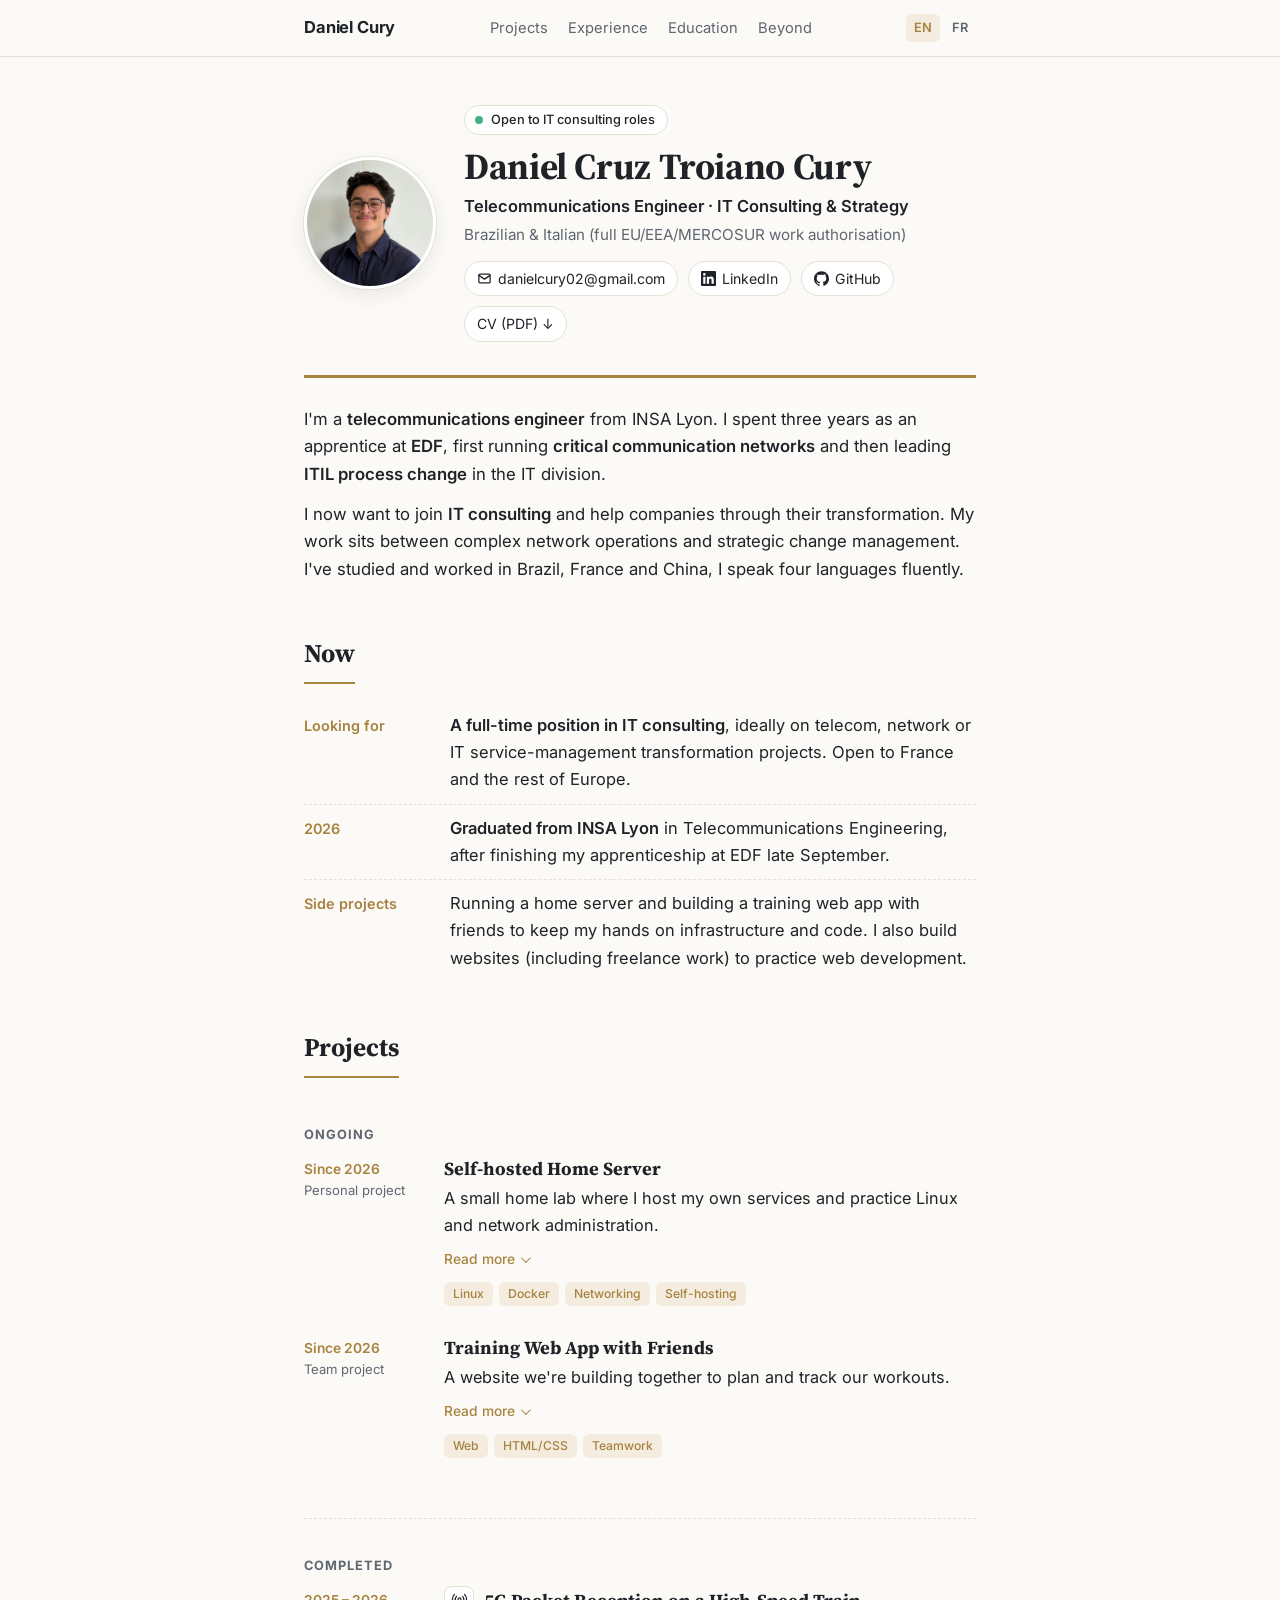
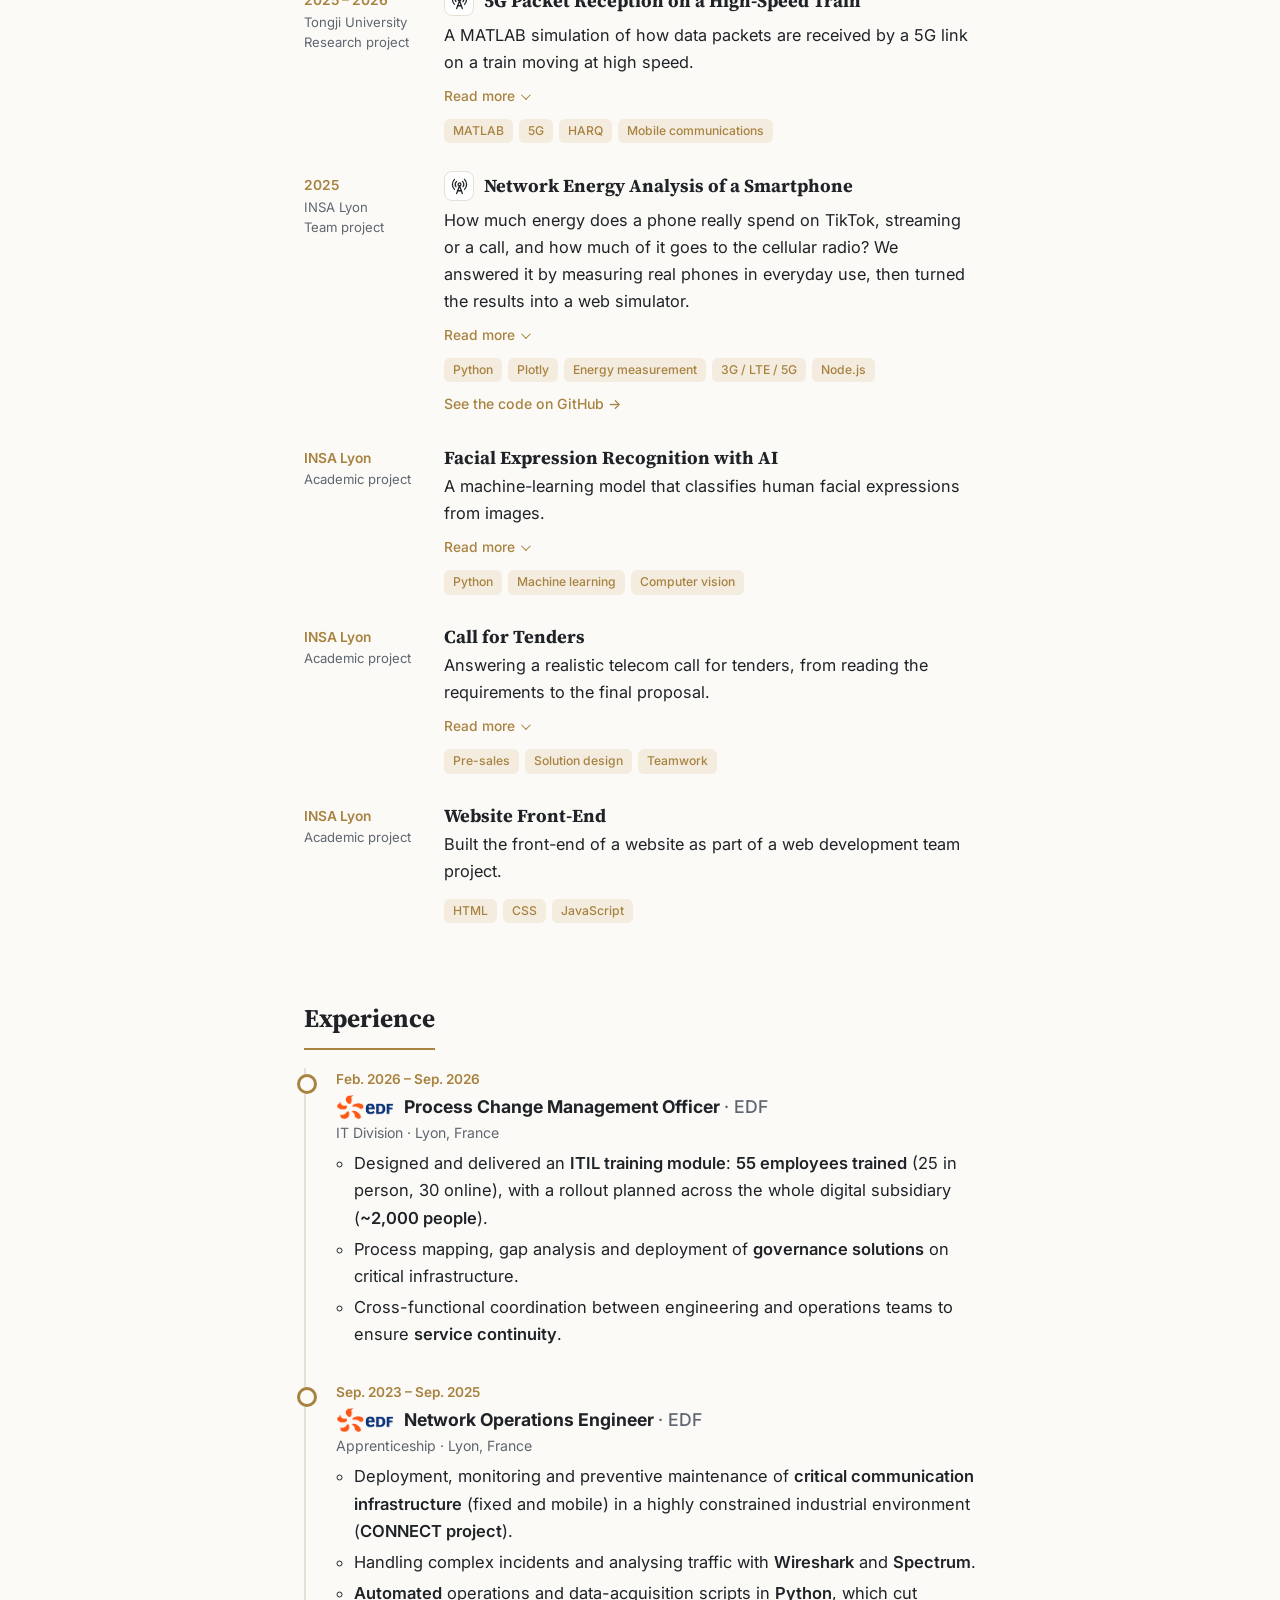
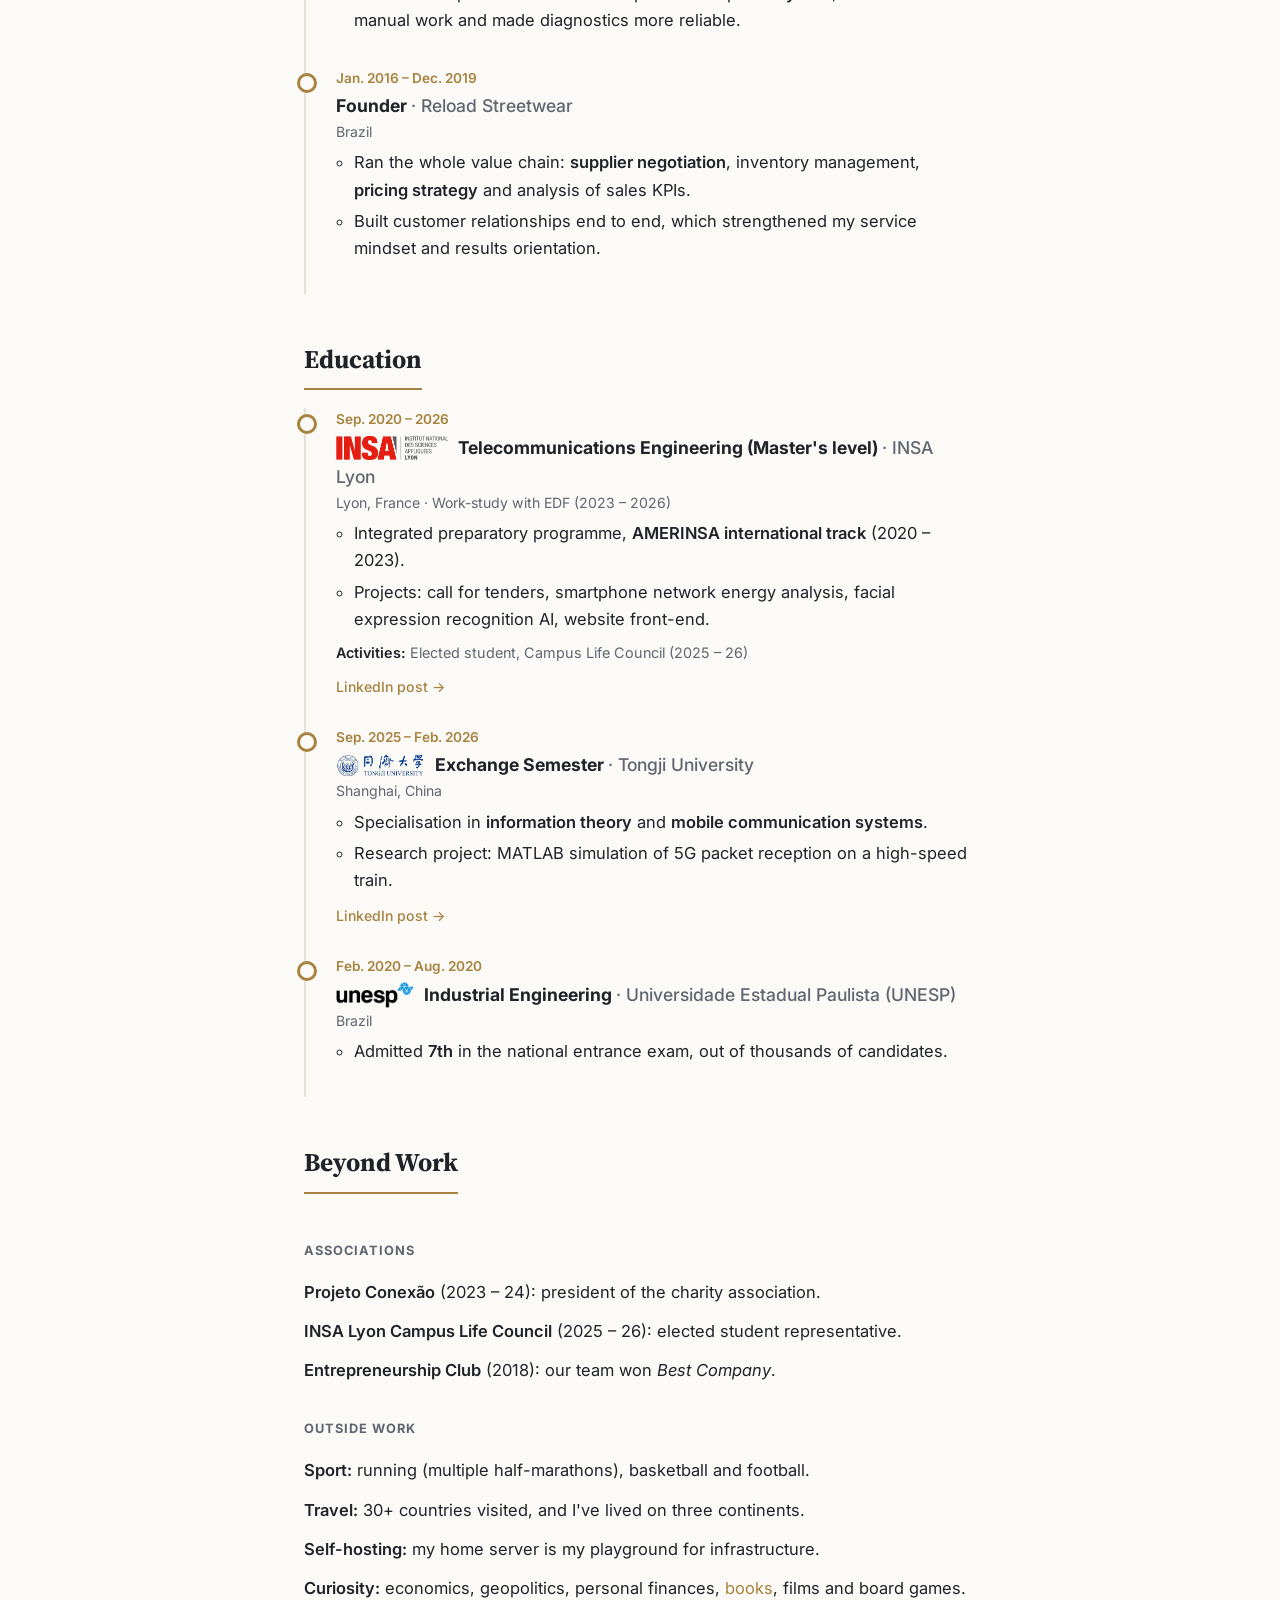
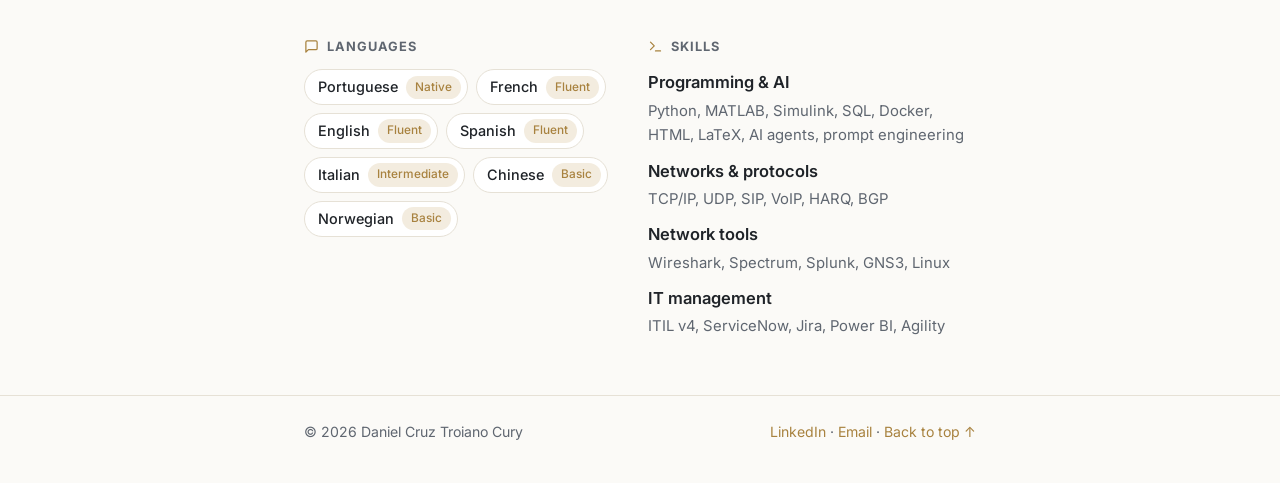
==== index.html @ 2fa2aced "Restaura versão combinada do projeto SIR (ícone de antena, texto sem hardware, sem pandas) Co-Author" ====
<!DOCTYPE html>
<html lang="en">
<head>
  <meta charset="utf-8">
  <meta name="viewport" content="width=device-width, initial-scale=1">
  <title>Daniel Cury · Telecommunications Engineer</title>
  <meta name="description" content="Daniel Cruz Troiano Cury: Telecommunications Engineer (INSA Lyon) looking to join IT consulting. Network operations, ITIL, change management.">
  <link rel="alternate" hreflang="en" href="./">
  <link rel="alternate" hreflang="fr" href="fr/">
  <link rel="preconnect" href="https://fonts.googleapis.com">
  <link rel="preconnect" href="https://fonts.gstatic.com" crossorigin>
  <link href="https://fonts.googleapis.com/css2?family=Inter:wght@400;500;600;700&family=Source+Serif+4:wght@600;700&display=swap" rel="stylesheet">
  <link rel="stylesheet" href="assets/style.css?v=6">
  <link rel="icon" href="assets/favicon.svg" type="image/svg+xml">
  <link rel="icon" href="assets/favicon-32.png" sizes="32x32" type="image/png">
  <link rel="apple-touch-icon" href="assets/apple-touch-icon.png">
</head>
<body id="top">

<header class="topbar">
  <div class="wrap">
    <a class="brand" href="#top">Daniel Cury</a>
    <nav class="nav">
      <a href="#projects">Projects</a>
      <a href="#experience">Experience</a>
      <a href="#education">Education</a>
      <a href="#beyond">Beyond</a>
    </nav>
    <div class="lang">
      <a href="./" aria-current="true">EN</a>
      <a href="fr/">FR</a>
    </div>
  </div>
</header>

<!-- ===== Hero ===== -->
<div class="hero-band">
  <div class="wrap hero">
    <img src="assets/photo.jpeg" alt="Portrait of Daniel Cury">
    <div>
      <span class="status">Open to IT consulting roles</span>
      <h1>Daniel Cruz Troiano Cury</h1>
      <p class="title">Telecommunications Engineer · IT Consulting &amp; Strategy</p>
      <p class="meta">Brazilian &amp; Italian (full EU/EEA/MERCOSUR work authorisation)</p>
      <div class="contacts">
        <a href="mailto:danielcury02@gmail.com"><svg class="ico stroke" viewBox="0 0 24 24" aria-hidden="true"><rect x="3" y="5" width="18" height="14" rx="2"/><path d="m3 7 9 6 9-6"/></svg>danielcury02@gmail.com</a>
        <a href="https://www.linkedin.com/in/dancury" target="_blank" rel="noopener"><svg class="ico fill" viewBox="0 0 24 24" aria-hidden="true"><path d="M20.447 20.452h-3.554v-5.569c0-1.328-.027-3.037-1.852-3.037-1.853 0-2.136 1.445-2.136 2.939v5.667H9.351V9h3.414v1.561h.046c.477-.9 1.637-1.85 3.37-1.85 3.601 0 4.267 2.37 4.267 5.455v6.286zM5.337 7.433a2.062 2.062 0 1 1 0-4.125 2.062 2.062 0 0 1 0 4.125zM7.119 20.452H3.555V9h3.564v11.452zM22.225 0H1.771C.792 0 0 .774 0 1.729v20.542C0 23.227.792 24 1.771 24h20.451C23.2 24 24 23.227 24 22.271V1.729C24 .774 23.2 0 22.222 0h.003z"/></svg>LinkedIn</a>
        <a href="https://github.com/daniel-cury" target="_blank" rel="noopener"><svg class="ico fill" viewBox="0 0 24 24" aria-hidden="true"><path d="M12 .297c-6.63 0-12 5.373-12 12 0 5.303 3.438 9.8 8.205 11.385.6.113.82-.258.82-.577 0-.285-.01-1.04-.015-2.04-3.338.724-4.042-1.61-4.042-1.61C4.422 18.07 3.633 17.7 3.633 17.7c-1.087-.744.084-.729.084-.729 1.205.084 1.838 1.236 1.838 1.236 1.07 1.835 2.809 1.305 3.495.998.108-.776.417-1.305.76-1.605-2.665-.3-5.466-1.332-5.466-5.93 0-1.31.465-2.38 1.235-3.22-.135-.303-.54-1.523.105-3.176 0 0 1.005-.322 3.3 1.23.96-.267 1.98-.399 3-.405 1.02.006 2.04.138 3 .405 2.28-1.552 3.285-1.23 3.285-1.23.645 1.653.24 2.873.12 3.176.765.84 1.23 1.91 1.23 3.22 0 4.61-2.805 5.625-5.475 5.92.42.36.81 1.096.81 2.22 0 1.606-.015 2.896-.015 3.286 0 .315.21.69.825.57C20.565 22.092 24 17.592 24 12.297c0-6.627-5.373-12-12-12"/></svg>GitHub</a>
        <a href="assets/CV_CURY_Daniel_Consulting_En.pdf" target="_blank">CV (PDF) ↓</a>
      </div>
    </div>
  </div>
</div>

<main class="wrap">

  <div class="bio">
    <p>I'm a <strong>telecommunications engineer</strong> from INSA Lyon. I spent three years as an apprentice at <strong>EDF</strong>, first running <strong>critical communication networks</strong> and then leading <strong>ITIL process change</strong> in the IT division.</p>
    <p>I now want to join <strong>IT consulting</strong> and help companies through their transformation. My work sits between complex network operations and strategic change management. I've studied and worked in Brazil, France and China, I speak four languages fluently.</p>
  </div>

  <!-- ===== Now ===== -->
  <section id="now">
    <h2>Now</h2>
    <ul class="now">
      <li><span class="when">Looking for</span><span><strong>A full-time position in IT consulting</strong>, ideally on telecom, network or IT service-management transformation projects. Open to France and the rest of Europe.</span></li>
      <li><span class="when">2026</span><span><strong>Graduated from INSA Lyon</strong> in Telecommunications Engineering, after finishing my apprenticeship at EDF late September.</span></li>
      <li><span class="when">Side projects</span><span>Running a home server and building a training web app with friends to keep my hands on infrastructure and code. I also build websites (including freelance work) to practice web development.</span></li>
    </ul>
  </section>

  <!-- ===== Projects ===== -->
  <section id="projects">
    <h2>Projects</h2>

    <h3 class="sub">Ongoing</h3>

    <article class="card">
      <div class="label"><span class="pill">Since 2026</span><span>Personal project</span></div>
      <h4>Self-hosted Home Server</h4>
      <p class="summary">A small home lab where I host my own services and practice Linux and network administration.</p>
      <details>
        <summary>Read more</summary>
        <!-- TODO: adjust to what you actually run (services, hardware, start date) -->
        <p>I set up and maintain a <strong>Linux server at home</strong> that runs <strong>containerised services with Docker</strong>. It's a hands-on way to keep practicing what I used at work: <strong>networking, monitoring, backups and security hardening</strong>, on infrastructure I am fully responsible for.</p>
        <p>The main goal was to use Brazilian services while in France without paying for a VPN. It then became a full attack on Big Tech: the goal is to be self-sufficient in most of my digital needs.</p>
      </details>
      <ul class="tags"><li>Linux</li><li>Docker</li><li>Networking</li><li>Self-hosting</li></ul>
    </article>

    <article class="card">
      <div class="label"><span class="pill">Since 2026</span><span>Team project</span></div>
      <h4>Training Web App with Friends</h4>
      <p class="summary">A website we're building together to plan and track our workouts.</p>
      <details>
        <summary>Read more</summary>
        <!-- TODO: describe the real features and stack -->
        <p>A small team project, built by and for a group of friends who train together. Beyond the code, it's a way to practise <strong>working in a team</strong>: splitting the work, reviewing each other's changes and shipping small iterations.</p>
      </details>
      <ul class="tags"><li>Web</li><li>HTML/CSS</li><li>Teamwork</li></ul>
      <!-- <div class="links"><a href="#">See the code →</a></div> -->
    </article>

    <h3 class="sub">Completed</h3>

    <article class="card">
      <div class="label"><span class="pill">2025 – 2026</span><span>Tongji University</span><span>Research project</span></div>
      <h4><span class="emoji" aria-hidden="true"><svg viewBox="0 0 24 24" fill="none" stroke="currentColor" stroke-width="1.8" stroke-linecap="round" stroke-linejoin="round"><path d="M4.9 16.1C1 12.2 1 5.8 4.9 1.9"/><path d="M7.8 4.7a6.14 6.14 0 0 0-.8 7.5"/><circle cx="12" cy="9" r="2"/><path d="M16.2 4.8c2 2 2.26 5.11.8 7.47"/><path d="M19.1 1.9a9.96 9.96 0 0 1 0 14.1"/><path d="M9.5 18h5"/><path d="m8 22 4-11 4 11"/></svg></span>5G Packet Reception on a High-Speed Train</h4>
      <p class="summary">A MATLAB simulation of how data packets are received by a 5G link on a train moving at high speed.</p>
      <details>
        <summary>Read more</summary>
        <p>Carried out during my exchange in Shanghai, as part of my specialisation in <strong>information theory and mobile communication systems</strong>. The simulation looks at how <strong>high mobility (Doppler, fast-changing channels)</strong> affects packet reception, and at how retransmission mechanisms such as <strong>HARQ</strong> help keep the link reliable.</p>
      </details>
      <ul class="tags"><li>MATLAB</li><li>5G</li><li>HARQ</li><li>Mobile communications</li></ul>
    </article>

    <article class="card">
      <div class="label"><span class="pill">2025</span><span>INSA Lyon</span><span>Team project</span></div>
      <h4><span class="emoji" aria-hidden="true"><svg viewBox="0 0 24 24" fill="none" stroke="currentColor" stroke-width="1.8" stroke-linecap="round" stroke-linejoin="round"><path d="M4.9 16.1C1 12.2 1 5.8 4.9 1.9"/><path d="M7.8 4.7a6.14 6.14 0 0 0-.8 7.5"/><circle cx="12" cy="9" r="2"/><path d="M16.2 4.8c2 2 2.26 5.11.8 7.47"/><path d="M19.1 1.9a9.96 9.96 0 0 1 0 14.1"/><path d="M9.5 18h5"/><path d="m8 22 4-11 4 11"/></svg></span>Network Energy Analysis of a Smartphone</h4>
      <p class="summary">How much energy does a phone really spend on TikTok, streaming or a call, and how much of it goes to the cellular radio? We answered it by measuring real phones in everyday use, then turned the results into a web simulator.</p>
      <details>
        <summary>Read more</summary>
        <p>We recorded how much power the phones drew during real use, keeping the <strong>radio part</strong> apart from the rest of the device. The scenarios covered short videos, streaming and voice/video calls on <strong>3G, LTE and 5G</strong>, both standing still and on a moving tram in Lyon.</p>
        <p>My part: processing <strong>multi-million-row recordings in Python</strong> (processed in chunks, interactive Plotly charts) and the <strong>comparative analysis</strong> of app × network × mobility. Scrolling short videos costs about <strong>0.04–0.06 Wh per minute</strong> (~3 Wh per hour); no network was consistently cheaper and mobility had no clear effect, with only 1–3 sessions per setup, so these are trends rather than proof.</p>
        <p>The results feed a <strong>web simulator</strong> (Node.js/Express) that estimates the energy, battery percentage and CO₂ of a day of phone use. I added the device battery specs and front-end fixes.</p>
      </details>
      <ul class="tags"><li>Python</li><li>Plotly</li><li>Energy measurement</li><li>3G / LTE / 5G</li><li>Node.js</li></ul>
      <div class="links"><a href="https://github.com/daniel-cury/SIR" target="_blank" rel="noopener">See the code on GitHub →</a></div>
    </article>

    <article class="card">
      <div class="label"><span class="pill">INSA Lyon</span><span>Academic project</span></div>
      <h4>Facial Expression Recognition with AI</h4>
      <p class="summary">A machine-learning model that classifies human facial expressions from images.</p>
      <details>
        <summary>Read more</summary>
        <p>Trained and evaluated a <strong>computer-vision model in Python</strong> to recognise facial expressions. The project covered the whole pipeline: <strong>data preparation, training, evaluation</strong> and analysis of the model's errors.</p>
      </details>
      <ul class="tags"><li>Python</li><li>Machine learning</li><li>Computer vision</li></ul>
    </article>

    <article class="card">
      <div class="label"><span class="pill">INSA Lyon</span><span>Academic project</span></div>
      <h4>Call for Tenders</h4>
      <p class="summary">Answering a realistic telecom call for tenders, from reading the requirements to the final proposal.</p>
      <details>
        <summary>Read more</summary>
        <p>A team exercise close to consulting work: <strong>analysing the client's needs</strong>, designing a technical solution, estimating costs and <strong>writing and presenting a proposal</strong>.</p>
      </details>
      <ul class="tags"><li>Pre-sales</li><li>Solution design</li><li>Teamwork</li></ul>
    </article>

    <article class="card">
      <div class="label"><span class="pill">INSA Lyon</span><span>Academic project</span></div>
      <h4>Website Front-End</h4>
      <p class="summary">Built the front-end of a website as part of a web development team project.</p>
      <ul class="tags"><li>HTML</li><li>CSS</li><li>JavaScript</li></ul>
    </article>
  </section>

  <!-- ===== Experience ===== -->
  <section id="experience">
    <h2>Experience</h2>
    <ul class="timeline">
      <li>
        <div class="date">Feb. 2026 – Sep. 2026</div>
        <h4><img class="logo" src="assets/logos/edf.png" alt="EDF logo">Process Change Management Officer <span class="org">· EDF</span></h4>
        <p class="place">IT Division · Lyon, France</p>
        <ul class="points">
          <li>Designed and delivered an <strong>ITIL training module</strong>: <strong>55 employees trained</strong> (25 in person, 30 online), with a rollout planned across the whole digital subsidiary (<strong>~2,000 people</strong>).</li>
          <li>Process mapping, gap analysis and deployment of <strong>governance solutions</strong> on critical infrastructure.</li>
          <li>Cross-functional coordination between engineering and operations teams to ensure <strong>service continuity</strong>.</li>
        </ul>
      </li>
      <li>
        <div class="date">Sep. 2023 – Sep. 2025</div>
        <h4><img class="logo" src="assets/logos/edf.png" alt="EDF logo">Network Operations Engineer <span class="org">· EDF</span></h4>
        <p class="place">Apprenticeship · Lyon, France</p>
        <ul class="points">
          <li>Deployment, monitoring and preventive maintenance of <strong>critical communication infrastructure</strong> (fixed and mobile) in a highly constrained industrial environment (<strong>CONNECT project</strong>).</li>
          <li>Handling complex incidents and analysing traffic with <strong>Wireshark</strong> and <strong>Spectrum</strong>.</li>
          <li><strong>Automated</strong> operations and data-acquisition scripts in <strong>Python</strong>, which cut manual work and made diagnostics more reliable.</li>
        </ul>
      </li>
      <li>
        <div class="date">Jan. 2016 – Dec. 2019</div>
        <h4>Founder <span class="org">· Reload Streetwear</span></h4>
        <p class="place">Brazil</p>
        <ul class="points">
          <li>Ran the whole value chain: <strong>supplier negotiation</strong>, inventory management, <strong>pricing strategy</strong> and analysis of sales KPIs.</li>
          <li>Built customer relationships end to end, which strengthened my service mindset and results orientation.</li>
        </ul>
      </li>
    </ul>
  </section>

  <!-- ===== Education ===== -->
  <section id="education">
    <h2>Education</h2>
    <ul class="timeline">
      <li>
        <div class="date">Sep. 2020 – 2026</div>
        <h4><img class="logo" src="assets/logos/insa.png" alt="INSA Lyon logo">Telecommunications Engineering (Master's level) <span class="org">· INSA Lyon</span></h4>
        <p class="place">Lyon, France · Work-study with EDF (2023 – 2026)</p>
        <ul class="points">
          <li>Integrated preparatory programme, <strong>AMERINSA international track</strong> (2020 – 2023).</li>
          <li>Projects: call for tenders, smartphone network energy analysis, facial expression recognition AI, website front-end.</li>
        </ul>
        <p class="activities"><strong>Activities:</strong> Elected student, Campus Life Council (2025 – 26)</p>
        <div class="links"><a href="https://lnkd.in/p/dhd4Z_J3" target="_blank" rel="noopener">LinkedIn post →</a></div>
      </li>
      <li>
        <div class="date">Sep. 2025 – Feb. 2026</div>
        <h4><img class="logo" src="assets/logos/tongji.png" alt="Tongji University logo">Exchange Semester <span class="org">· Tongji University</span></h4>
        <p class="place">Shanghai, China</p>
        <ul class="points">
          <li>Specialisation in <strong>information theory</strong> and <strong>mobile communication systems</strong>.</li>
          <li>Research project: MATLAB simulation of 5G packet reception on a high-speed train.</li>
        </ul>
        <div class="links"><a href="https://lnkd.in/p/dzSNV_Au" target="_blank" rel="noopener">LinkedIn post →</a></div>
      </li>
      <li>
        <div class="date">Feb. 2020 – Aug. 2020</div>
        <h4><img class="logo" src="assets/logos/unesp.png" alt="UNESP logo">Industrial Engineering <span class="org">· Universidade Estadual Paulista (UNESP)</span></h4>
        <p class="place">Brazil</p>
        <ul class="points">
          <li>Admitted <strong>7th</strong> in the national entrance exam, out of thousands of candidates.</li>
        </ul>
      </li>
    </ul>
  </section>

  <!-- ===== Beyond ===== -->
  <section id="beyond">
    <h2>Beyond Work</h2>

    <h3 class="sub">Associations</h3>
    <ul class="plain">
      <li><strong>Projeto Conexão</strong> (2023 – 24): president of the charity association.</li>
      <li><strong>INSA Lyon Campus Life Council</strong> (2025 – 26): elected student representative.</li>
      <li><strong>Entrepreneurship Club</strong> (2018): our team won <em>Best Company</em>.</li>
    </ul>

    <h3 class="sub">Outside Work</h3>
    <ul class="plain">
      <li><strong>Sport:</strong> running (multiple half-marathons), basketball and football.</li>
      <li><strong>Travel:</strong> 30+ countries visited, and I've lived on three continents.</li>
      <li><strong>Self-hosting:</strong> my home server is my playground for infrastructure.</li>
      <li><strong>Curiosity:</strong> economics, geopolitics, personal finances, <a href="https://daniel-cury.github.io/bibliotecury/" target="_blank" rel="noopener">books</a>, films and board games.</li>
    </ul>

    <div class="grid-2">
      <div>
        <h3 class="sub"><svg class="ico stroke" viewBox="0 0 24 24" aria-hidden="true"><path d="M21 15a2 2 0 0 1-2 2H7l-4 4V5a2 2 0 0 1 2-2h14a2 2 0 0 1 2 2z"/></svg>Languages</h3>
        <ul class="levels">
          <li><span>Portuguese</span><em>Native</em></li>
          <li><span>French</span><em>Fluent</em></li>
          <li><span>English</span><em>Fluent</em></li>
          <li><span>Spanish</span><em>Fluent</em></li>
          <li><span>Italian</span><em>Intermediate</em></li>
          <li><span>Chinese</span><em>Basic</em></li>
          <li><span>Norwegian</span><em>Basic</em></li>
        </ul>
      </div>
      <div>
        <h3 class="sub"><svg class="ico stroke" viewBox="0 0 24 24" aria-hidden="true"><path d="m4 17 6-6-6-6M12 19h8"/></svg>Skills</h3>
        <dl class="skills">
          <dt>Programming &amp; AI</dt>
          <dd>Python, MATLAB, Simulink, SQL, Docker, HTML, LaTeX, AI agents, prompt engineering</dd>
          <dt>Networks &amp; protocols</dt>
          <dd>TCP/IP, UDP, SIP, VoIP, HARQ, BGP</dd>
          <dt>Network tools</dt>
          <dd>Wireshark, Spectrum, Splunk, GNS3, Linux</dd>
          <dt>IT management</dt>
          <dd>ITIL v4, ServiceNow, Jira, Power BI, Agility</dd>
        </dl>
      </div>
    </div>
  </section>

</main>

<footer>
  <div class="wrap">
    <span>© 2026 Daniel Cruz Troiano Cury</span>
    <span><a href="https://www.linkedin.com/in/dancury" target="_blank" rel="noopener">LinkedIn</a> · <a href="mailto:danielcury02@gmail.com">Email</a> · <a href="#top">Back to top ↑</a></span>
  </div>
</footer>

</body>
</html>
---- assets/style.css ----
/* ===== Base ===== */
:root {
  --bg: #fbfaf7;
  --surface: #ffffff;
  --text: #1f2328;
  --muted: #5f6670;
  --line: #e6e1d6;
  --accent: #a8823f;       /* same gold as the CV */
  --accent-soft: #f3ecdf;
  --dark: #1e1f22;          /* same charcoal as the CV header */
  --ok: #3fb27f;
  --radius: 12px;
  --maxw: 720px;
}

@media (prefers-color-scheme: dark) {
  :root {
    --bg: #141517;
    --surface: #1c1d20;
    --text: #e8e6e1;
    --muted: #a3a7ad;
    --line: #2d2f33;
    --accent: #d1aa64;
    --accent-soft: #2a261e;
  }
}

* { box-sizing: border-box; }

html { scroll-behavior: smooth; scroll-padding-top: 72px; }

body {
  margin: 0;
  background: var(--bg);
  color: var(--text);
  font-family: "Inter", system-ui, -apple-system, "Segoe UI", Roboto, sans-serif;
  font-size: 16.5px;
  line-height: 1.65;
  -webkit-font-smoothing: antialiased;
}

a { color: var(--accent); text-decoration: none; }
a:hover { text-decoration: underline; }

strong { font-weight: 600; }

.wrap { max-width: var(--maxw); margin: 0 auto; padding: 0 24px; }

/* Small inline icons (LinkedIn, GitHub, email, section titles) */
.ico { width: 15px; height: 15px; flex: none; }
.ico.fill { fill: currentColor; }
.ico.stroke { fill: none; stroke: currentColor; stroke-width: 2; stroke-linecap: round; stroke-linejoin: round; }

/* ===== Top bar ===== */
.topbar {
  position: sticky;
  top: 0;
  z-index: 10;
  background: color-mix(in srgb, var(--bg) 88%, transparent);
  backdrop-filter: blur(8px);
  border-bottom: 1px solid var(--line);
}
.topbar .wrap {
  display: flex;
  align-items: center;
  justify-content: space-between;
  gap: 16px;
  height: 56px;
}
.brand { font-weight: 700; color: var(--text); letter-spacing: -0.01em; }
.brand:hover { text-decoration: none; color: var(--accent); }

.nav { display: flex; gap: 20px; font-size: 0.92rem; }
.nav a { color: var(--muted); }
.nav a:hover { color: var(--text); text-decoration: none; }

.lang { display: flex; gap: 4px; font-size: 0.8rem; font-weight: 600; }
.lang a {
  color: var(--muted);
  padding: 3px 8px;
  border-radius: 6px;
}
.lang a[aria-current="true"] { background: var(--accent-soft); color: var(--accent); }
.lang a:hover { text-decoration: none; color: var(--text); }

@media (max-width: 680px) {
  .nav { display: none; }
}

/* ===== Hero ===== */
/* gold divider: drawn inside the content width, not edge to edge */
.hero-band .hero {
  background: linear-gradient(var(--accent), var(--accent)) bottom center / calc(100% - 48px) 3px no-repeat;
}

.hero {
  display: grid;
  grid-template-columns: 132px 1fr;
  gap: 28px;
  align-items: center;
  padding: 48px 24px 36px;
}
.hero img {
  width: 132px;
  height: 132px;
  border-radius: 50%;
  object-fit: cover;
  border: 3px solid var(--surface);
  box-shadow: 0 0 0 1px var(--line), 0 6px 20px rgba(0,0,0,.08);
}
.hero h1 {
  margin: 0;
  font-family: "Source Serif 4", Georgia, serif;
  font-size: 2.3rem;
  line-height: 1.15;
  letter-spacing: -0.01em;
}
.hero .title { margin: 6px 0 2px; font-weight: 600; }
.hero .meta { margin: 0; color: var(--muted); font-size: 0.95rem; }

/* "Open to work" badge */
.status {
  display: inline-flex;
  align-items: center;
  gap: 8px;
  font-size: 0.8rem;
  font-weight: 500;
  color: var(--text);
  background: var(--surface);
  border: 1px solid var(--line);
  border-radius: 999px;
  padding: 3px 12px 3px 10px;
  margin-bottom: 10px;
}
.status::before {
  content: "";
  width: 8px;
  height: 8px;
  border-radius: 50%;
  background: var(--ok);
  animation: ping 2.2s infinite;
}
@keyframes ping {
  0%   { box-shadow: 0 0 0 0 rgba(63,178,127,.6); }
  70%  { box-shadow: 0 0 0 8px rgba(63,178,127,0); }
  100% { box-shadow: 0 0 0 0 rgba(63,178,127,0); }
}
@media (prefers-reduced-motion: reduce) { .status::before { animation: none; } }

.contacts { display: flex; flex-wrap: wrap; gap: 10px; margin-top: 14px; }
.contacts a {
  display: inline-flex;
  align-items: center;
  gap: 6px;
  font-size: 0.88rem;
  padding: 5px 12px;
  border: 1px solid var(--line);
  border-radius: 999px;
  color: var(--text);
  background: var(--surface);
}
.contacts a:hover { border-color: var(--accent); color: var(--accent); text-decoration: none; }

@media (max-width: 560px) {
  .hero { grid-template-columns: 1fr; text-align: center; padding-top: 36px; }
  .hero img { margin: 0 auto; }
  .contacts { justify-content: center; }
}

.bio { font-size: 1.05rem; padding-top: 28px; }
.bio p { margin: 0 0 12px; }

/* ===== Sections ===== */
section { padding: 36px 0 8px; }

h2 {
  font-family: "Source Serif 4", Georgia, serif;
  font-size: 1.6rem;
  margin: 0 0 18px;
  padding-bottom: 8px;
  border-bottom: 2px solid var(--accent);
  display: inline-block;
}
h3.sub {
  display: flex;
  align-items: center;
  gap: 8px;
  font-size: 0.8rem;
  text-transform: uppercase;
  letter-spacing: 0.08em;
  color: var(--muted);
  margin: 28px 0 12px;
}
h3.sub .ico { color: var(--accent); }

/* "Now" list */
.now { list-style: none; padding: 0; margin: 0; }
.now li {
  display: grid;
  grid-template-columns: 130px 1fr;
  gap: 16px;
  padding: 10px 0;
  border-bottom: 1px dashed var(--line);
}
.now li:last-child { border-bottom: 0; }
.now .when { color: var(--accent); font-weight: 600; font-size: 0.9rem; padding-top: 2px; }
@media (max-width: 560px) {
  .now li { grid-template-columns: 1fr; gap: 2px; }
}

/* ===== Projects: open two-column list (no boxes) =====
   left column  = date + context
   right column = title, summary, read more, tags, links */
.card {
  display: grid;
  grid-template-columns: 120px 1fr;
  column-gap: 20px;
  align-items: start;
  margin-bottom: 30px;
}
.card > * { grid-column: 2; }
.card > .label { grid-column: 1; grid-row: 1 / span 10; }

.label {
  display: flex;
  flex-direction: column;
  gap: 2px;
  font-size: 0.82rem;
  line-height: 1.4;
  color: var(--muted);
  padding-top: 3px;
}
.label .pill { color: var(--accent); font-weight: 600; font-size: 0.86rem; }

.card h4 {
  margin: 0 0 4px;
  font-family: "Source Serif 4", Georgia, serif;
  font-size: 1.15rem;
  line-height: 1.3;
}
.card h4 .emoji {
  display: inline-flex;
  align-items: center;
  justify-content: center;
  width: 30px;
  height: 30px;
  margin-right: 10px;
  vertical-align: middle;
  position: relative;
  top: -2px;
  color: var(--text);
  background: var(--surface);
  border: 1px solid var(--line);
  border-radius: 8px;
}
.card h4 .emoji svg { width: 17px; height: 17px; }
.card p { margin: 0 0 4px; }
.card .summary { font-size: 1.02rem; }

/* dashed rule before "Completed" */
#projects .card + h3.sub {
  margin-top: 60px;
  padding-top: 36px;
  border-top: 1px dashed var(--line);
}

@media (max-width: 560px) {
  .card { grid-template-columns: 1fr; }
  .card > *, .card > .label { grid-column: 1; grid-row: auto; }
  .label { flex-direction: row; flex-wrap: wrap; gap: 2px 10px; padding: 0 0 4px; }
}

/* Read more / show less */
details { margin-top: 2px; }
details summary {
  display: inline-flex;
  align-items: center;
  gap: 6px;
  cursor: pointer;
  color: var(--accent);
  font-size: 0.86rem;
  font-weight: 500;
  list-style: none;
  user-select: none;
}
details summary::-webkit-details-marker { display: none; }
details summary::after {
  content: "";
  width: 6px;
  height: 6px;
  border-right: 1.6px solid currentColor;
  border-bottom: 1.6px solid currentColor;
  transform: rotate(45deg) translateY(-2px);
  transition: transform .2s;
}
details[open] summary::after { transform: rotate(-135deg) translateY(-1px); }
details summary:hover { text-decoration: underline; }
details p { margin: 8px 0 4px; color: var(--text); }

.tags { list-style: none; padding: 0; margin: 10px 0 0; display: flex; flex-wrap: wrap; gap: 6px; }
.tags li {
  background: var(--accent-soft);
  color: var(--accent);
  font-size: 0.76rem;
  font-weight: 500;
  border-radius: 6px;
  padding: 2px 9px;
}

.links { margin-top: 10px; display: flex; flex-wrap: wrap; gap: 18px; font-size: 0.88rem; font-weight: 500; }

/* ===== Timeline (experience / education) ===== */
.timeline { list-style: none; margin: 0; padding: 0 0 0 22px; border-left: 2px solid var(--line); }
.timeline > li { position: relative; padding: 0 0 28px 8px; }
.timeline > li::before {
  content: "";
  position: absolute;
  left: -31px;
  top: 6px;
  width: 14px;
  height: 14px;
  border-radius: 50%;
  background: var(--bg);
  border: 3px solid var(--accent);
}
.timeline .date { font-size: 0.85rem; color: var(--accent); font-weight: 600; }
.timeline h4 { margin: 2px 0 0; font-size: 1.1rem; }
.timeline h4 .org { font-weight: 500; color: var(--muted); }
/* Company / school logos (as on the CV), transparent background */
.timeline h4 .logo {
  display: inline-block;
  height: 26px;
  width: auto;
  vertical-align: middle;
  margin: -3px 10px 0 0;
}
/* Dark mode: dark logo text would disappear, so show them in light monochrome */
@media (prefers-color-scheme: dark) {
  .timeline h4 .logo { filter: brightness(0) invert(1); opacity: .85; }
}
.timeline .place { font-size: 0.88rem; color: var(--muted); margin: 0 0 6px; }
.timeline ul.points { margin: 6px 0 0; padding-left: 18px; }
.timeline ul.points li { margin-bottom: 4px; }
.timeline .activities { font-size: 0.9rem; margin: 8px 0 0; color: var(--muted); }
.timeline .activities strong { color: var(--text); }

/* ===== Beyond ===== */
.grid-2 { display: grid; grid-template-columns: 1fr 1fr; gap: 16px; }
@media (max-width: 640px) { .grid-2 { grid-template-columns: 1fr; } }

.plain { list-style: none; padding: 0; margin: 0; }
.plain li { padding: 6px 0; }

/* Languages: pills with a level chip */
.levels { list-style: none; padding: 0; margin: 0; display: flex; flex-wrap: wrap; gap: 8px; }
.levels li {
  display: inline-flex;
  align-items: center;
  gap: 8px;
  border: 1px solid var(--line);
  background: var(--surface);
  border-radius: 999px;
  padding: 5px 6px 5px 13px;
  font-size: 0.9rem;
  font-weight: 500;
}
.levels em {
  font-style: normal;
  font-size: 0.74rem;
  font-weight: 500;
  color: var(--accent);
  background: var(--accent-soft);
  border-radius: 999px;
  padding: 2px 9px;
}

.skills { margin: 0; }
.skills dt { font-weight: 600; margin-top: 10px; }
.skills dt:first-child { margin-top: 0; }
.skills dd { margin: 2px 0 0; color: var(--muted); font-size: 0.93rem; }

/* ===== Footer ===== */
footer {
  margin-top: 48px;
  border-top: 1px solid var(--line);
  padding: 24px 0 40px;
  font-size: 0.88rem;
  color: var(--muted);
}
footer .wrap { display: flex; justify-content: space-between; flex-wrap: wrap; gap: 8px; }
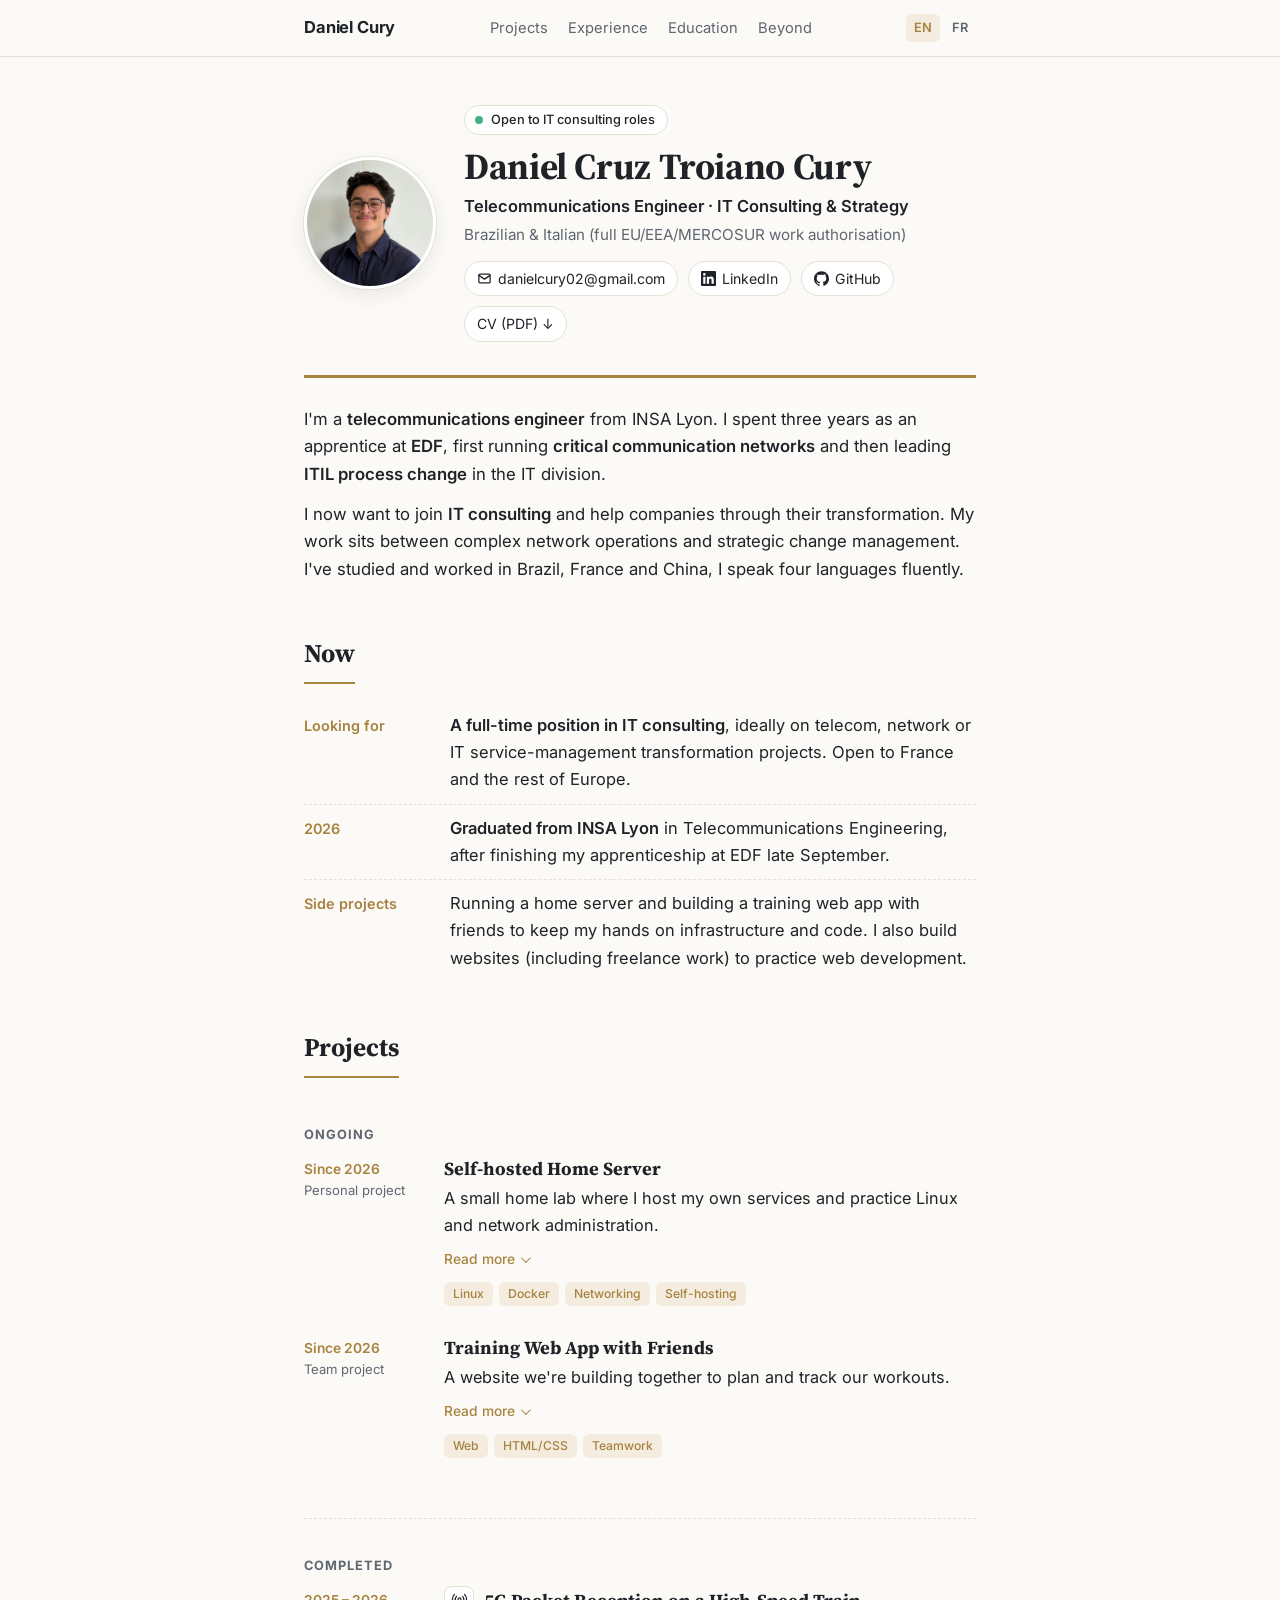
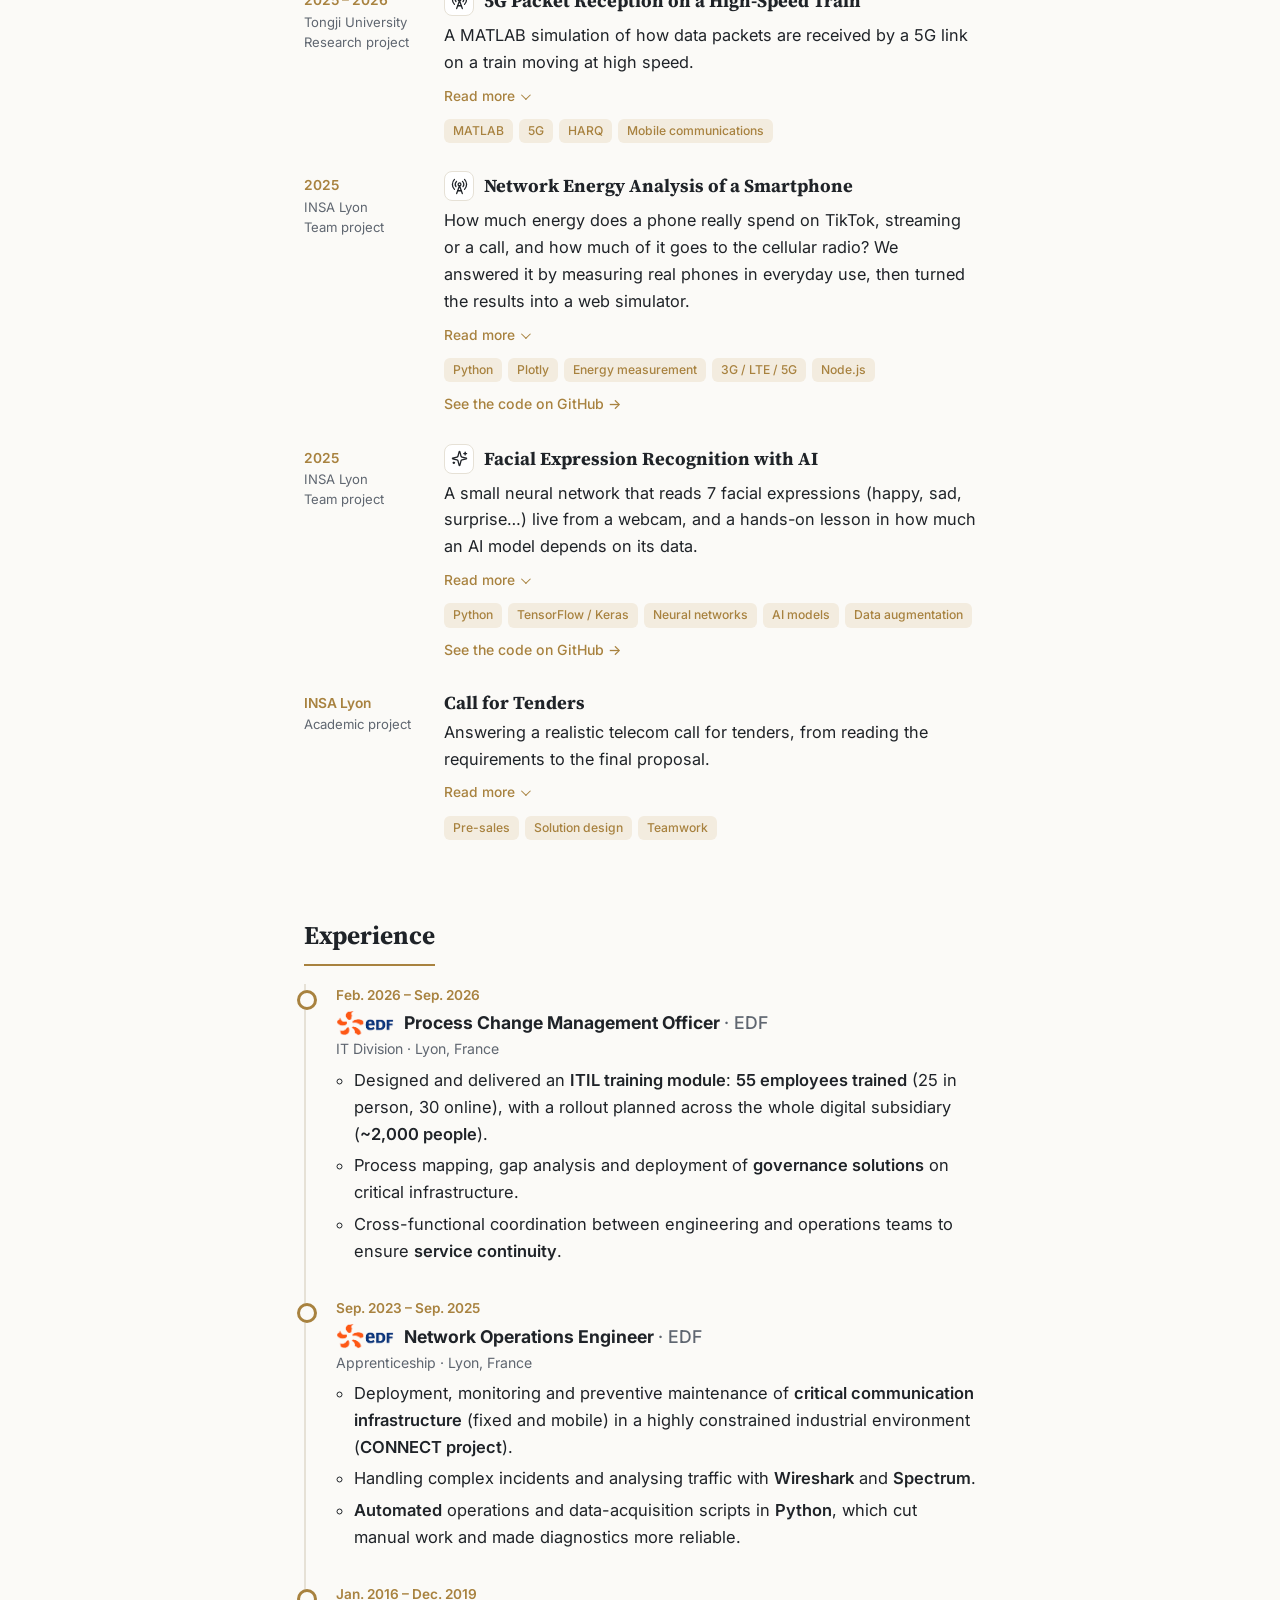
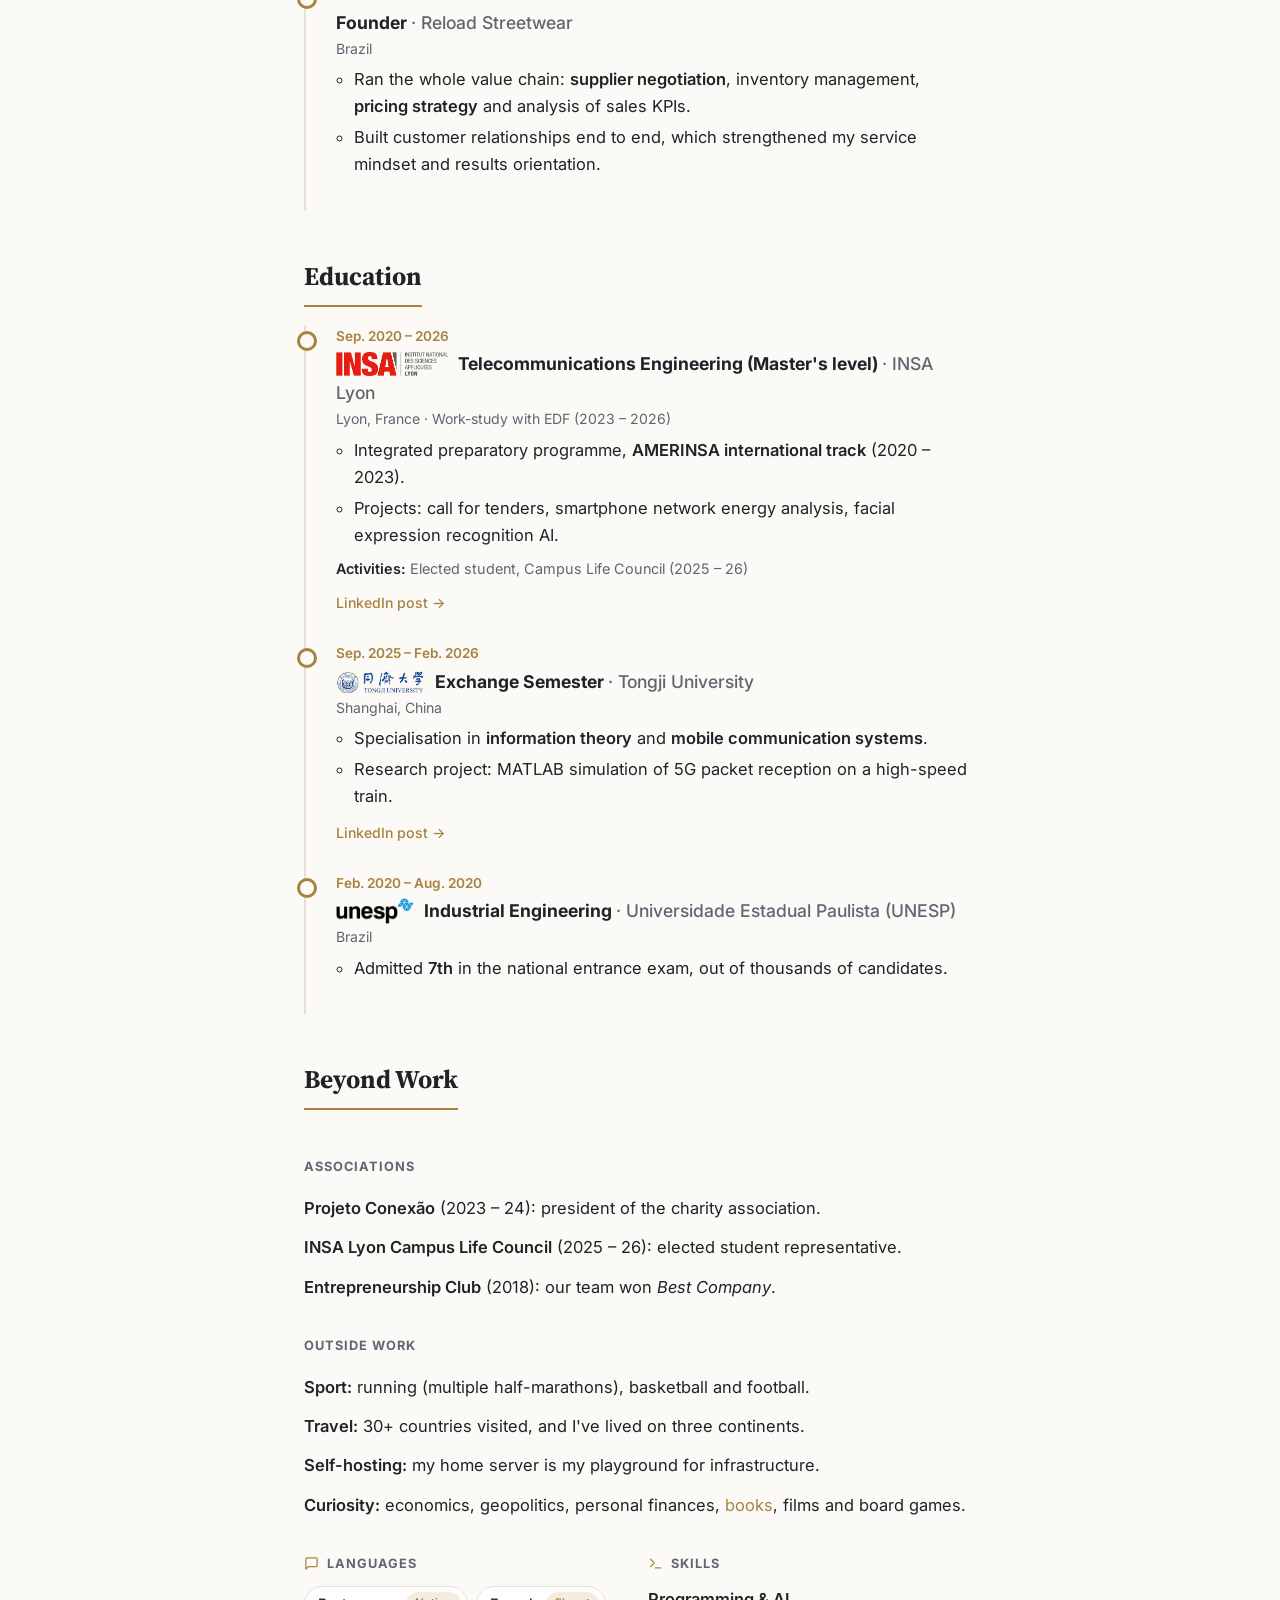
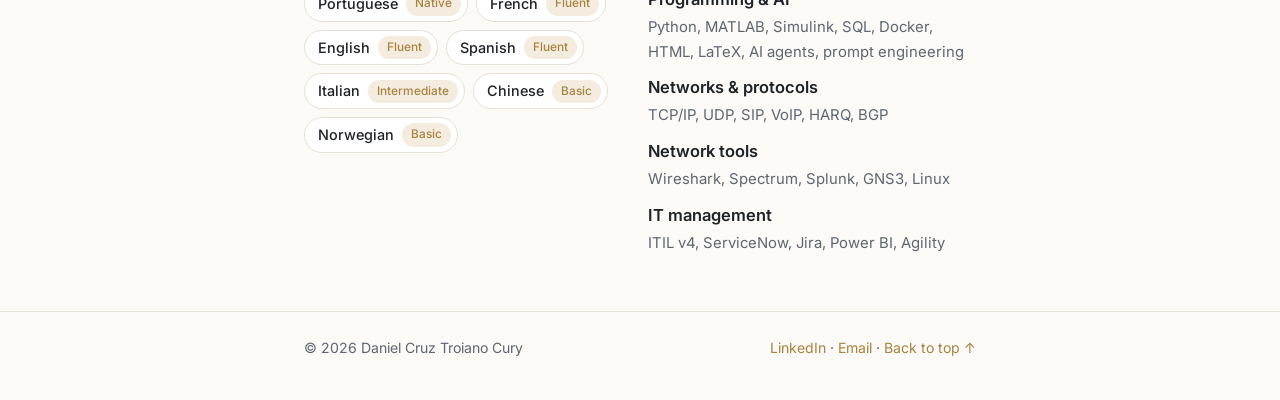
==== commit 81b9235c: "Projeto de reconhecimento facial" ====
--- a/index.html
+++ b/index.html
@@ -129,14 +129,17 @@
     </article>
 
     <article class="card">
-      <div class="label"><span class="pill">INSA Lyon</span><span>Academic project</span></div>
-      <h4>Facial Expression Recognition with AI</h4>
-      <p class="summary">A machine-learning model that classifies human facial expressions from images.</p>
-      <details>
-        <summary>Read more</summary>
-        <p>Trained and evaluated a <strong>computer-vision model in Python</strong> to recognise facial expressions. The project covered the whole pipeline: <strong>data preparation, training, evaluation</strong> and analysis of the model's errors.</p>
-      </details>
-      <ul class="tags"><li>Python</li><li>Machine learning</li><li>Computer vision</li></ul>
+      <div class="label"><span class="pill">2025</span><span>INSA Lyon</span><span>Team project</span></div>
+      <h4><span class="emoji" aria-hidden="true"><svg viewBox="0 0 24 24" fill="none" stroke="currentColor" stroke-width="1.8" stroke-linecap="round" stroke-linejoin="round"><path d="M9.94 15.5A2 2 0 0 0 8.5 14.06l-6.14-1.58a.5.5 0 0 1 0-.96L8.5 9.94A2 2 0 0 0 9.94 8.5l1.58-6.14a.5.5 0 0 1 .96 0l1.58 6.14a2 2 0 0 0 1.44 1.44l6.14 1.58a.5.5 0 0 1 0 .96l-6.14 1.58a2 2 0 0 0-1.44 1.44l-1.58 6.14a.5.5 0 0 1-.96 0z"/><path d="M20 3v4"/><path d="M22 5h-4"/><path d="M4 17v2"/><path d="M5 18H3"/></svg></span>Facial Expression Recognition with AI</h4>
+      <p class="summary">A small neural network that reads 7 facial expressions (happy, sad, surprise…) live from a webcam, and a hands-on lesson in how much an AI model depends on its data.</p>
+      <details>
+        <summary>Read more</summary>
+        <p>OpenCV finds the face in the image, crops it to 48×48 grayscale, and a <strong>convolutional neural network built with TensorFlow / Keras</strong> gives a probability for each expression. It reaches <strong>56.8 % accuracy</strong> on the FER2013 test set (humans score around 65 %): very good on <em>happy</em>, <em>neutral</em> and <em>surprise</em>, much weaker on <em>disgust</em> and <em>fear</em>.</p>
+        <p>A large part of the work was on the <strong>data</strong>: the <em>disgust</em> class had ~400 training images against ~7,000 for <em>happy</em>, so we enriched it with augmentation (contrast and brightness variations). We also photographed ourselves making each expression to test and enrich the model.</p>
+        <p>Overall, I learned to <strong>build, train and evaluate models with TensorFlow</strong>, to evaluate them with key AI concepts like <strong>accuracy</strong> and the <strong>confusion matrix</strong>, and above all that <strong>a model is only as good as its data</strong>: faces that look different from the training set, or rare classes, stay poorly recognised however the model is tuned.</p>
+      </details>
+      <ul class="tags"><li>Python</li><li>TensorFlow / Keras</li><li>Neural networks</li><li>AI models</li><li>Data augmentation</li></ul>
+      <div class="links"><a href="https://github.com/daniel-cury/facial-expression-recognition" target="_blank" rel="noopener">See the code on GitHub →</a></div>
     </article>
 
     <article class="card">
@@ -148,13 +151,6 @@
         <p>A team exercise close to consulting work: <strong>analysing the client's needs</strong>, designing a technical solution, estimating costs and <strong>writing and presenting a proposal</strong>.</p>
       </details>
       <ul class="tags"><li>Pre-sales</li><li>Solution design</li><li>Teamwork</li></ul>
-    </article>
-
-    <article class="card">
-      <div class="label"><span class="pill">INSA Lyon</span><span>Academic project</span></div>
-      <h4>Website Front-End</h4>
-      <p class="summary">Built the front-end of a website as part of a web development team project.</p>
-      <ul class="tags"><li>HTML</li><li>CSS</li><li>JavaScript</li></ul>
     </article>
   </section>
 
@@ -204,7 +200,7 @@
         <p class="place">Lyon, France · Work-study with EDF (2023 – 2026)</p>
         <ul class="points">
           <li>Integrated preparatory programme, <strong>AMERINSA international track</strong> (2020 – 2023).</li>
-          <li>Projects: call for tenders, smartphone network energy analysis, facial expression recognition AI, website front-end.</li>
+          <li>Projects: call for tenders, smartphone network energy analysis, facial expression recognition AI.</li>
         </ul>
         <p class="activities"><strong>Activities:</strong> Elected student, Campus Life Council (2025 – 26)</p>
         <div class="links"><a href="https://lnkd.in/p/dhd4Z_J3" target="_blank" rel="noopener">LinkedIn post →</a></div>
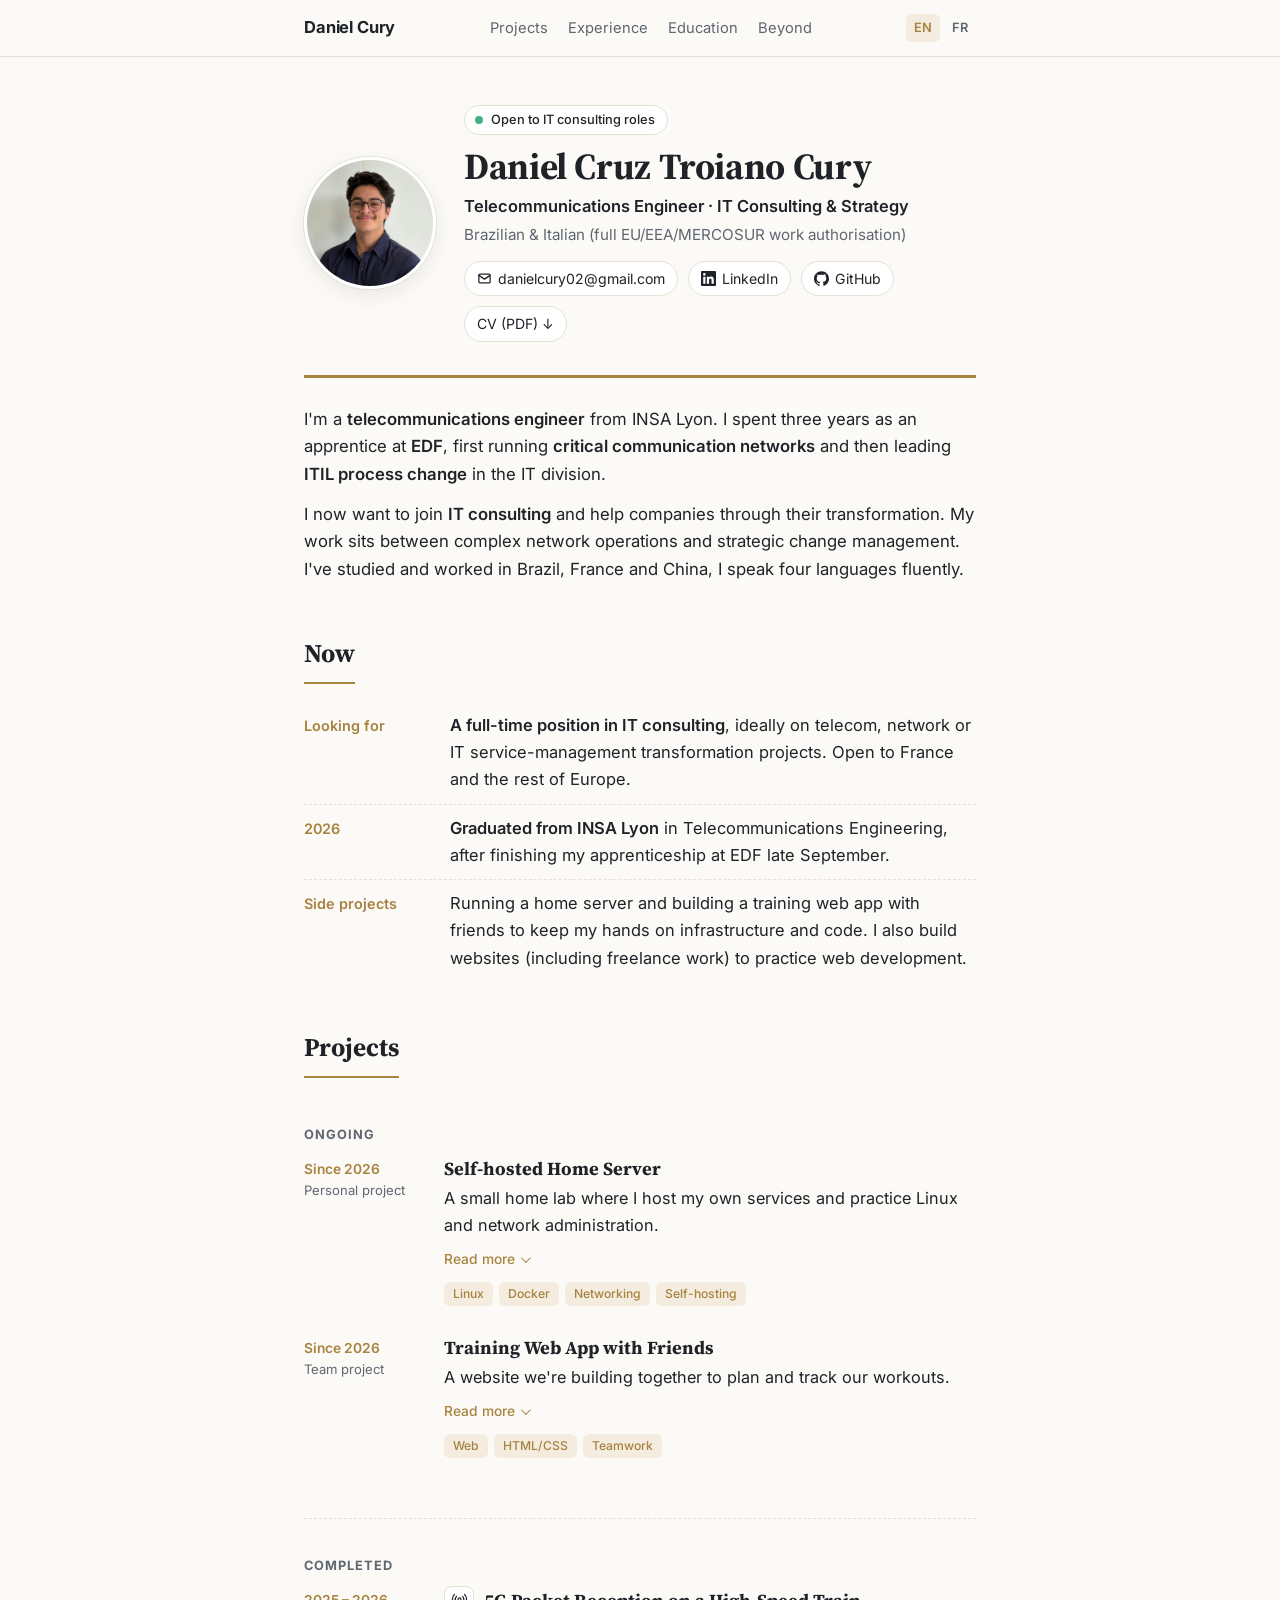
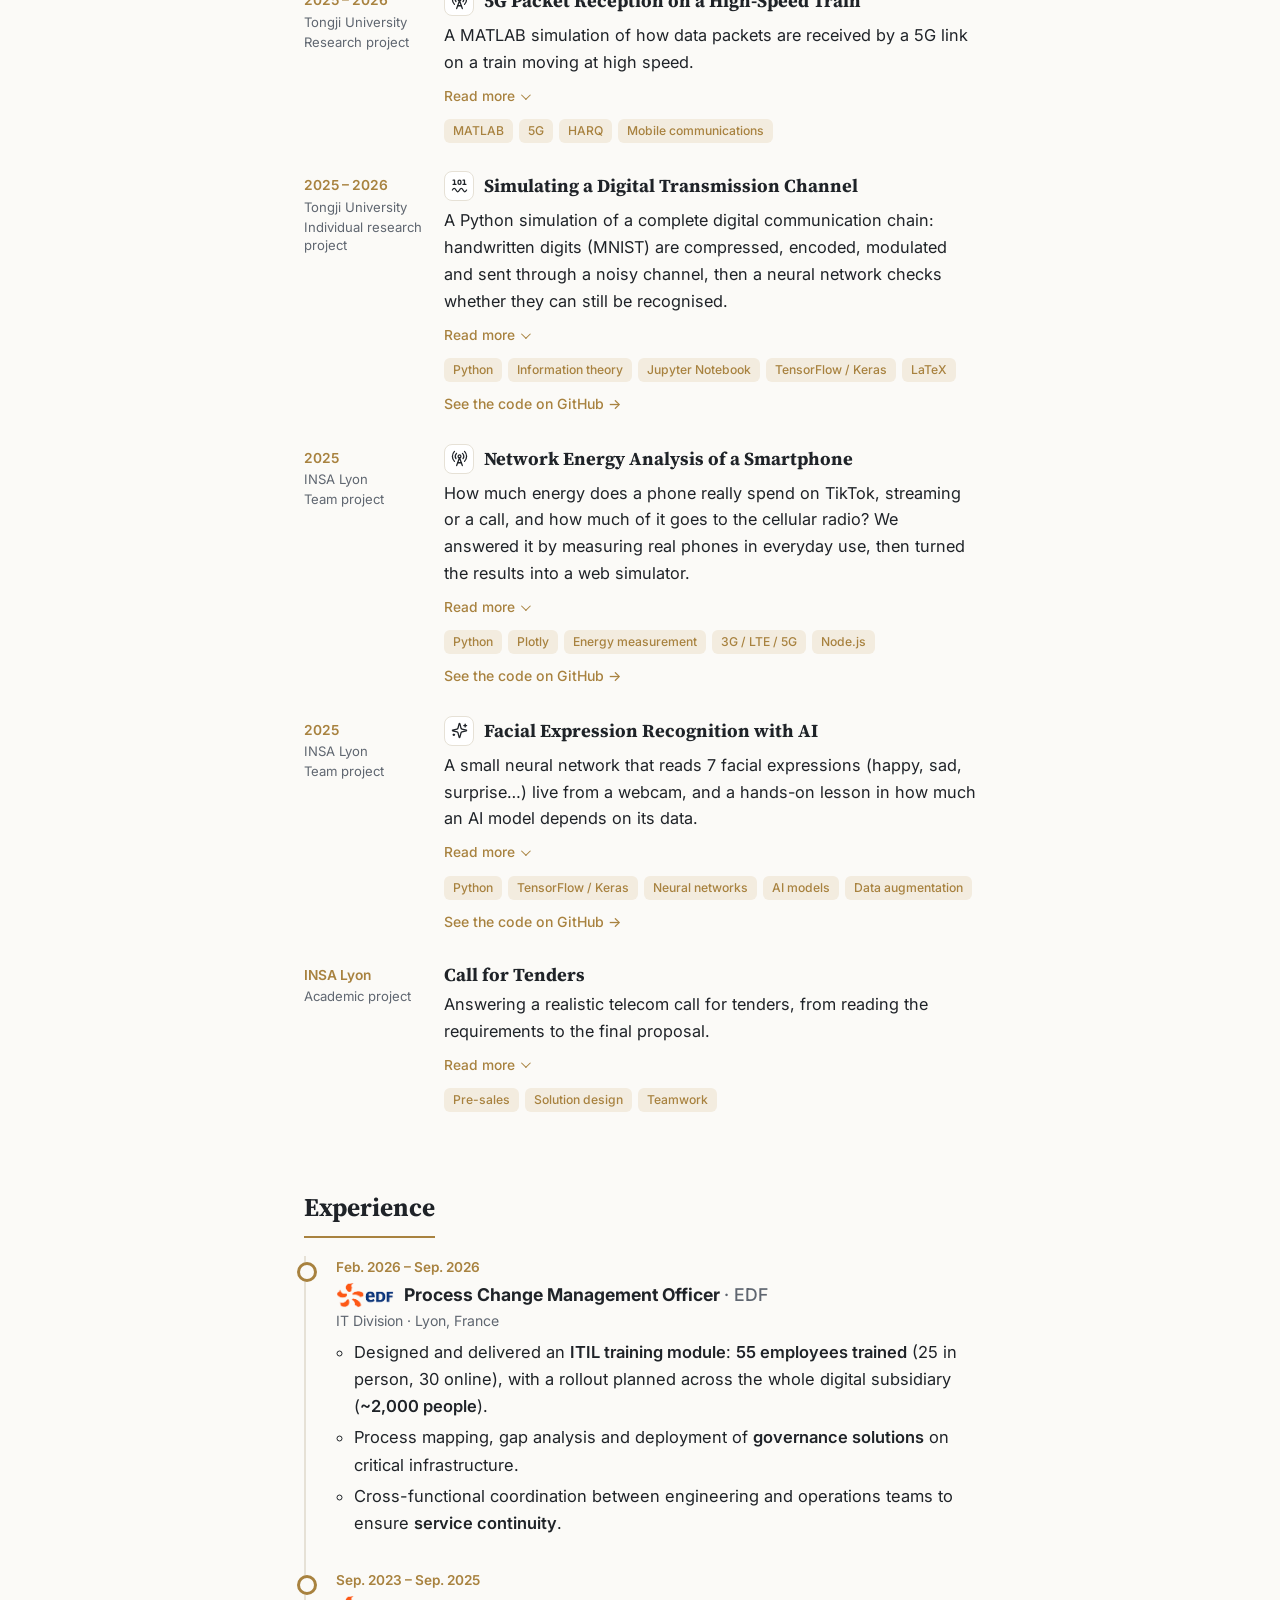
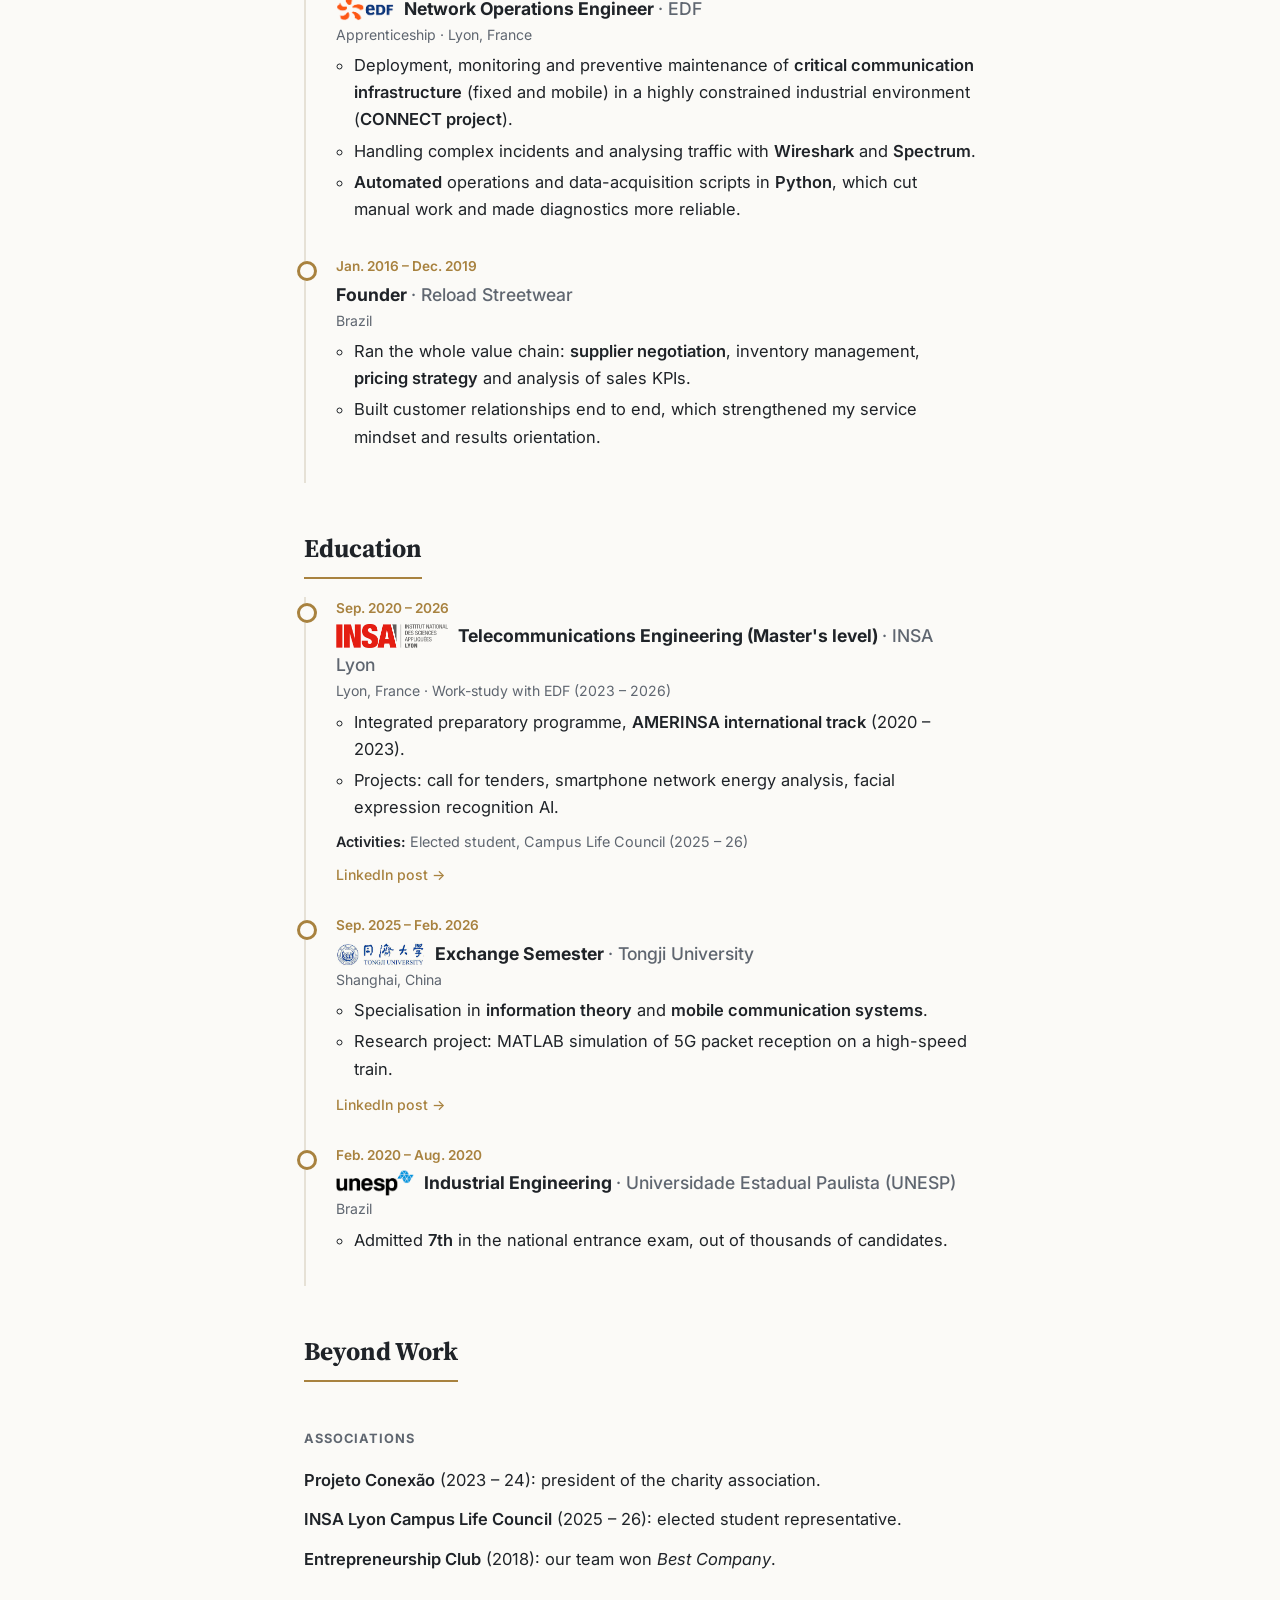
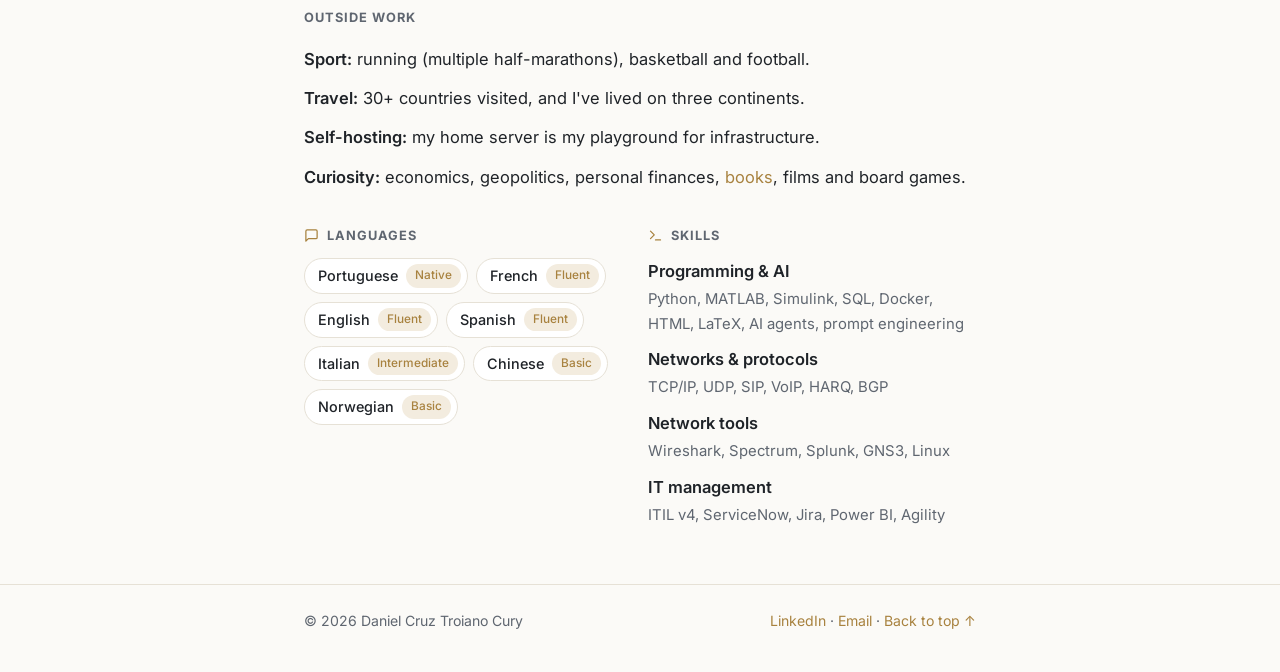
==== commit a232efcd: "ITA project" ====
--- a/index.html
+++ b/index.html
@@ -115,6 +115,20 @@
     </article>
 
     <article class="card">
+      <div class="label"><span class="pill">2025 – 2026</span><span>Tongji University</span><span>Individual research project</span></div>
+      <h4><span class="emoji" aria-hidden="true"><svg viewBox="0 0 24 24" fill="none" stroke="currentColor" stroke-width="1.8" stroke-linecap="round" stroke-linejoin="round"><path d="M3 3h2v6"/><path d="M3 9h4"/><rect x="10" y="3" width="4" height="6" rx="2"/><path d="M17 3h2v6"/><path d="M17 9h4"/><path d="M2 17q2.5-5 5 0t5 0 5 0 5 0"/></svg></span>Simulating a Digital Transmission Channel</h4>
+      <p class="summary">A Python simulation of a complete digital communication chain: handwritten digits (MNIST) are compressed, encoded, modulated and sent through a noisy channel, then a neural network checks whether they can still be recognised.</p>
+      <details>
+        <summary>Read more</summary>
+        <p>Carried out for the <strong>Information Theory and Applications</strong> course. Each image becomes a bitstream, compressed with <strong>Huffman coding</strong> (source coding), protected with a <strong>repetition code</strong> (channel coding), modulated in <strong>4-QAM</strong> and sent over a noisy channel (<strong>AWGN</strong> or binary symmetric) before being decoded and rebuilt.</p>
+        <p>Huffman brings the bit rate close to the source's entropy, but a single flipped bit can wreck a whole image (catastrophic error propagation). A <strong>CNN</strong> (99.2 % accuracy on clean images) measured the impact: at <strong>5 dB SNR</strong>, it recognises <strong>92 %</strong> of digits sent with 5 repetitions against <strong>16 %</strong> without protection. Fixed-length coding turned out more robust: always a trade-off between compression and reliability.</p>
+        <p>Along the way I learned to <strong>handle large datasets</strong> and to put into practice <strong>information theory, data compression, source and channel coding, modulation</strong> and the effect of noise on a transmission.</p>
+      </details>
+      <ul class="tags"><li>Python</li><li>Information theory</li><li>Jupyter Notebook</li><li>TensorFlow / Keras</li><li>LaTeX</li></ul>
+      <div class="links"><a href="https://github.com/daniel-cury/transmission-channel" target="_blank" rel="noopener">See the code on GitHub →</a></div>
+    </article>
+
+    <article class="card">
       <div class="label"><span class="pill">2025</span><span>INSA Lyon</span><span>Team project</span></div>
       <h4><span class="emoji" aria-hidden="true"><svg viewBox="0 0 24 24" fill="none" stroke="currentColor" stroke-width="1.8" stroke-linecap="round" stroke-linejoin="round"><path d="M4.9 16.1C1 12.2 1 5.8 4.9 1.9"/><path d="M7.8 4.7a6.14 6.14 0 0 0-.8 7.5"/><circle cx="12" cy="9" r="2"/><path d="M16.2 4.8c2 2 2.26 5.11.8 7.47"/><path d="M19.1 1.9a9.96 9.96 0 0 1 0 14.1"/><path d="M9.5 18h5"/><path d="m8 22 4-11 4 11"/></svg></span>Network Energy Analysis of a Smartphone</h4>
       <p class="summary">How much energy does a phone really spend on TikTok, streaming or a call, and how much of it goes to the cellular radio? We answered it by measuring real phones in everyday use, then turned the results into a web simulator.</p>
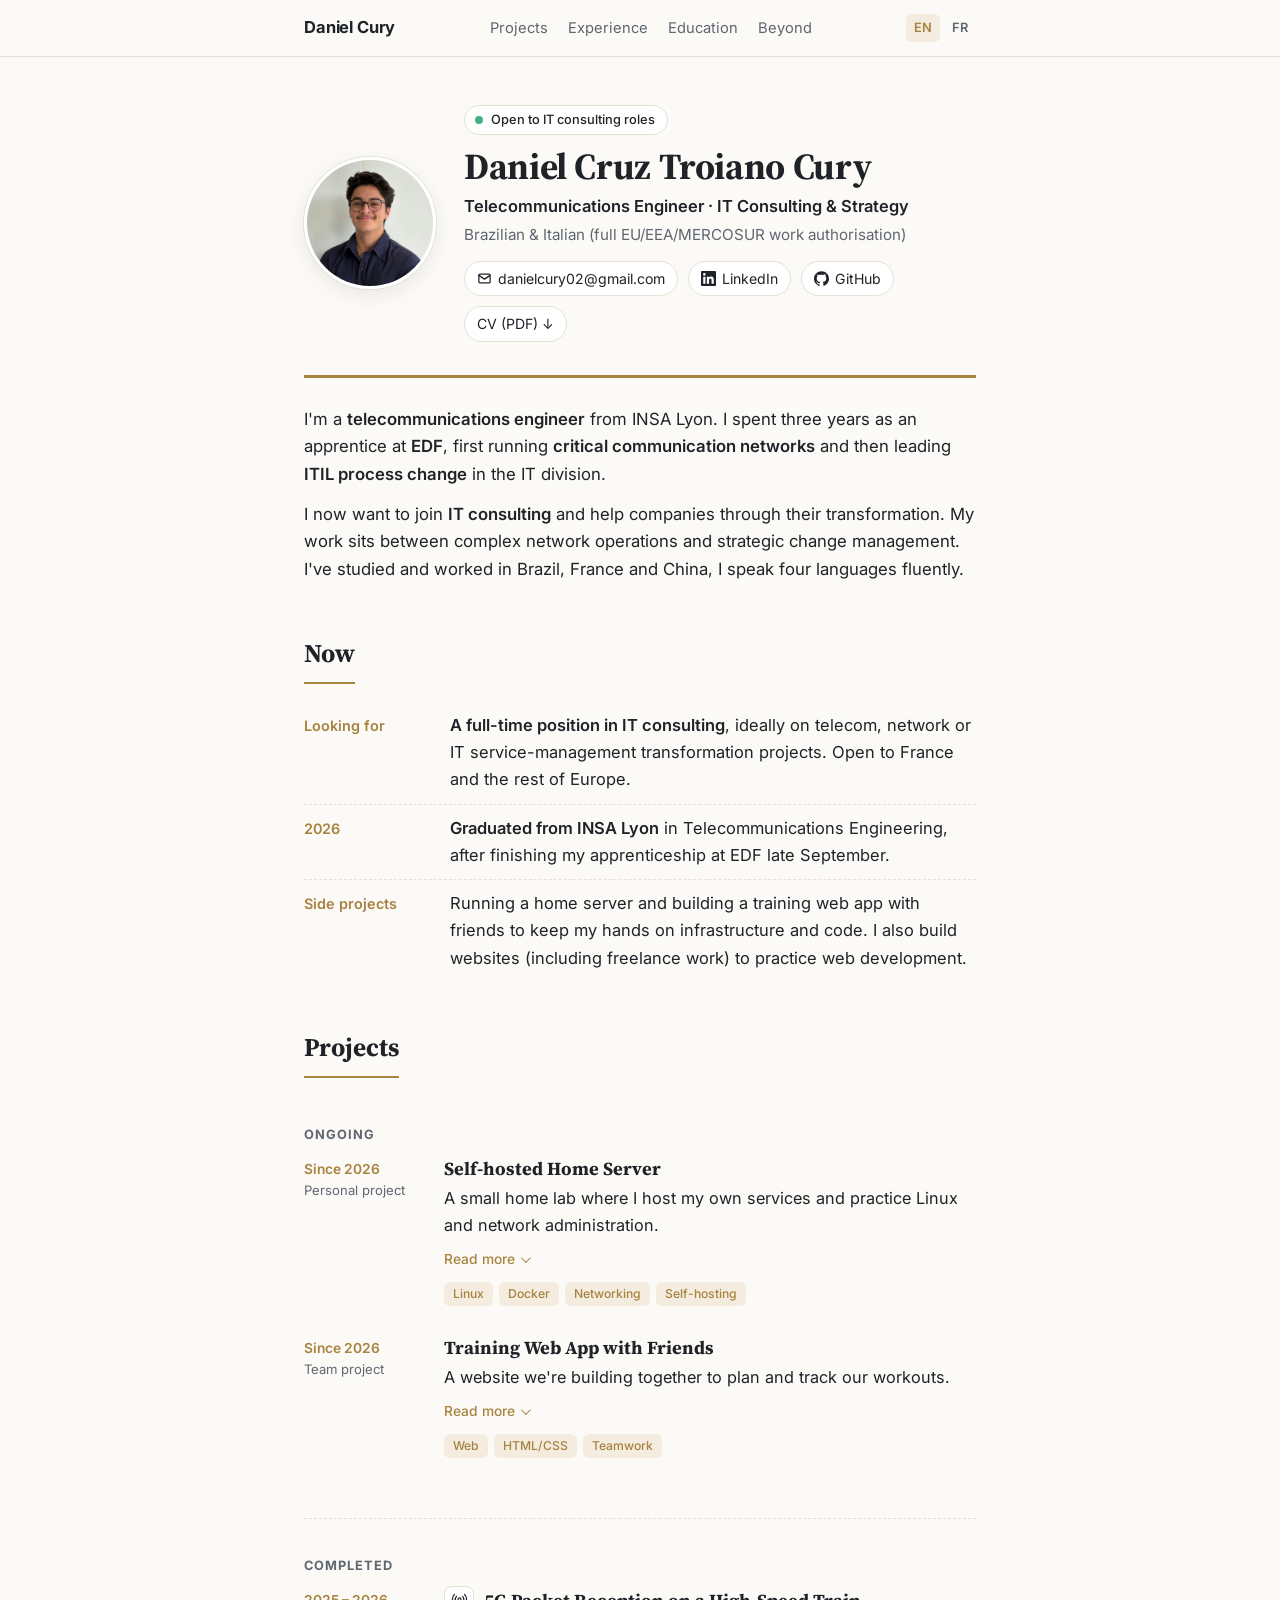
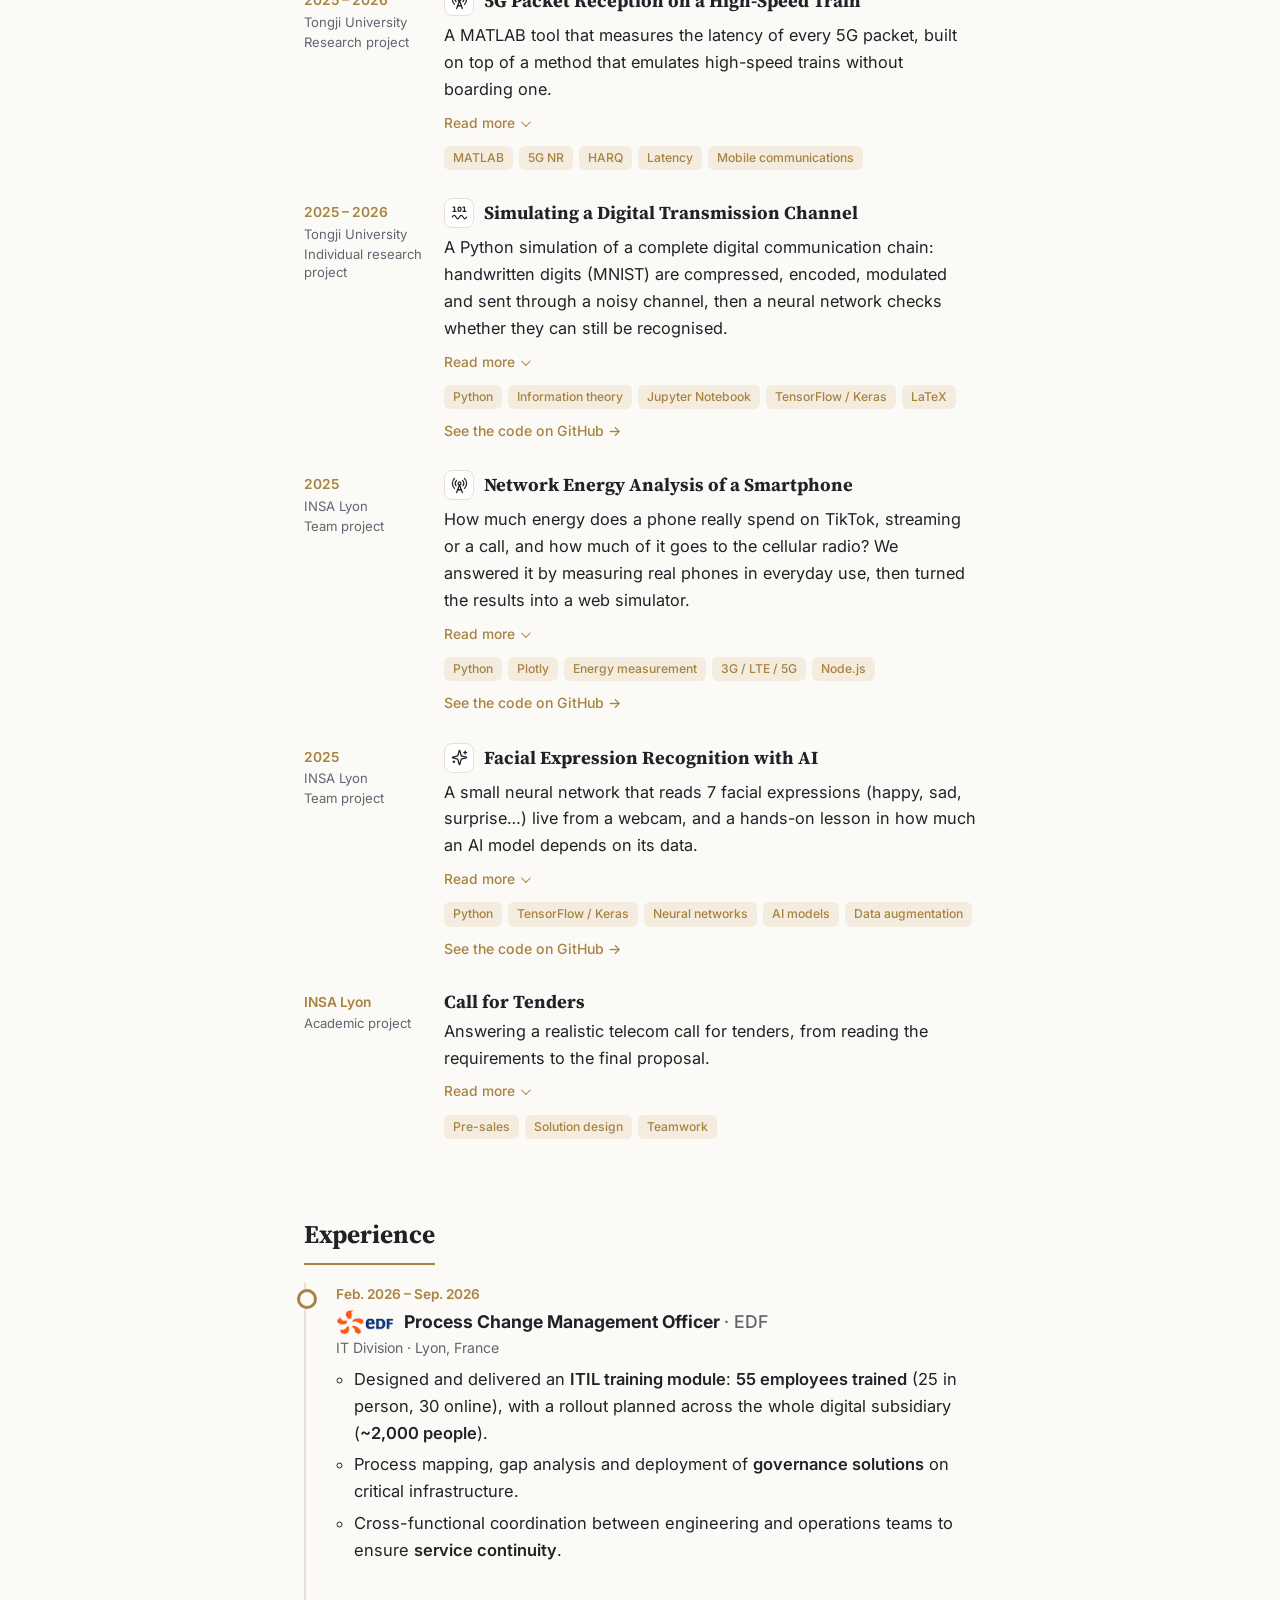
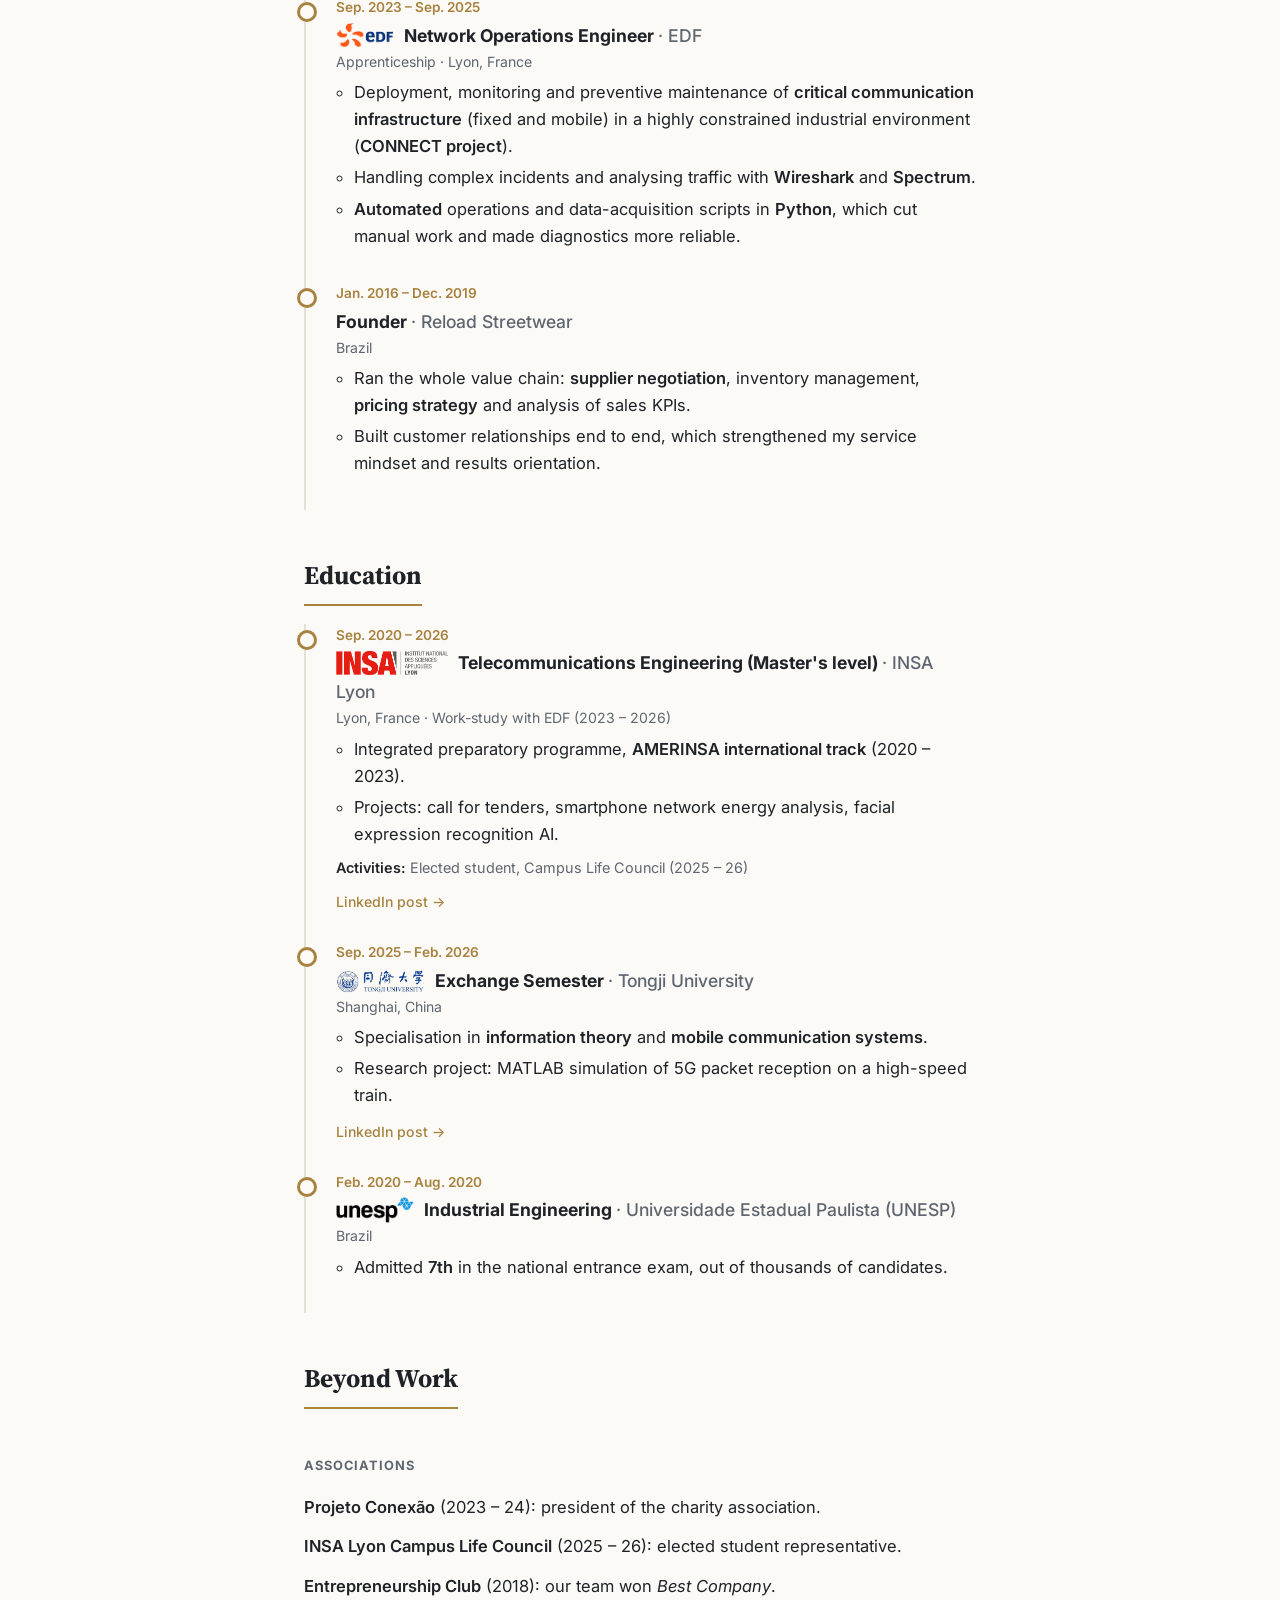
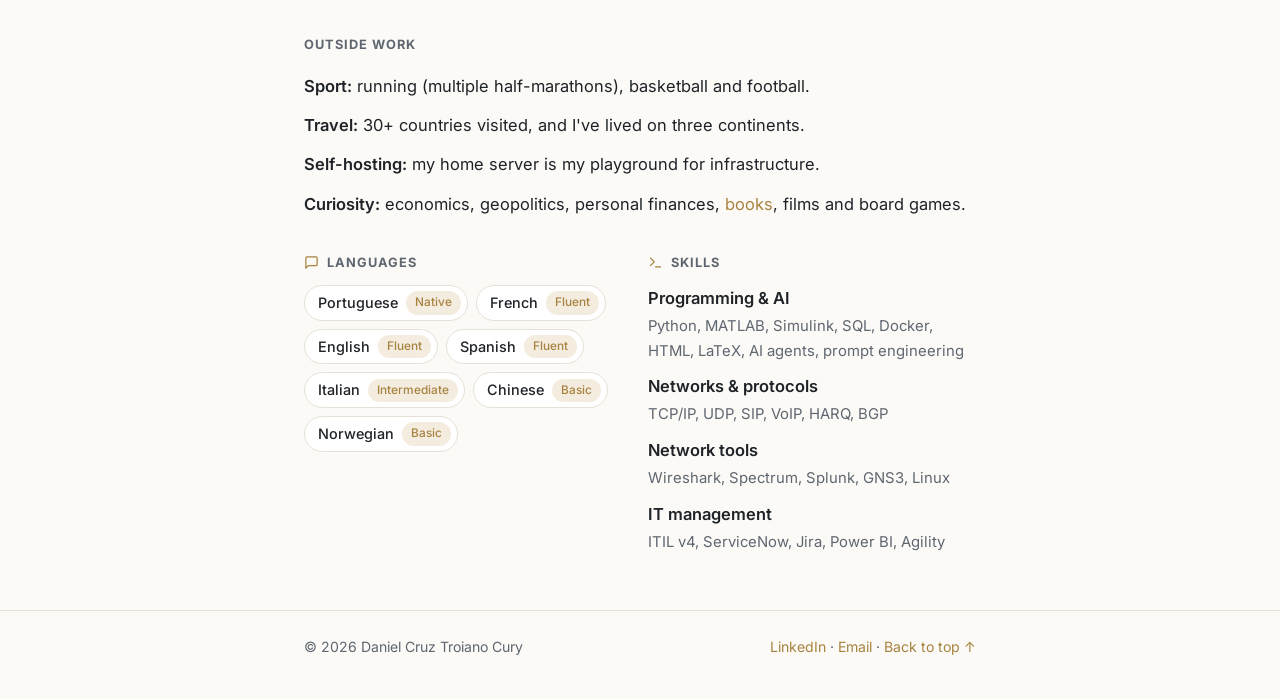
==== commit 7385da1d: "Ajustando o projeto do trem" ====
--- a/index.html
+++ b/index.html
@@ -106,12 +106,14 @@
     <article class="card">
       <div class="label"><span class="pill">2025 – 2026</span><span>Tongji University</span><span>Research project</span></div>
       <h4><span class="emoji" aria-hidden="true"><svg viewBox="0 0 24 24" fill="none" stroke="currentColor" stroke-width="1.8" stroke-linecap="round" stroke-linejoin="round"><path d="M4.9 16.1C1 12.2 1 5.8 4.9 1.9"/><path d="M7.8 4.7a6.14 6.14 0 0 0-.8 7.5"/><circle cx="12" cy="9" r="2"/><path d="M16.2 4.8c2 2 2.26 5.11.8 7.47"/><path d="M19.1 1.9a9.96 9.96 0 0 1 0 14.1"/><path d="M9.5 18h5"/><path d="m8 22 4-11 4 11"/></svg></span>5G Packet Reception on a High-Speed Train</h4>
-      <p class="summary">A MATLAB simulation of how data packets are received by a 5G link on a train moving at high speed.</p>
-      <details>
-        <summary>Read more</summary>
-        <p>Carried out during my exchange in Shanghai, as part of my specialisation in <strong>information theory and mobile communication systems</strong>. The simulation looks at how <strong>high mobility (Doppler, fast-changing channels)</strong> affects packet reception, and at how retransmission mechanisms such as <strong>HARQ</strong> help keep the link reliable.</p>
-      </details>
-      <ul class="tags"><li>MATLAB</li><li>5G</li><li>HARQ</li><li>Mobile communications</li></ul>
+      <p class="summary">A MATLAB tool that measures the latency of every 5G packet, built on top of a method that emulates high-speed trains without boarding one.</p>
+      <details>
+        <summary>Read more</summary>
+        <p>Carried out during my exchange in Shanghai, as part of my specialisation in <strong>information theory and mobile communication systems</strong>. Measuring on a real high-speed train is expensive, hard to repeat and easily disturbed (weather, a vehicle passing nearby…). My supervisor, José Rodríguez-Piñeiro, developed a method that <strong>emulates high speeds</strong> by interpolating the OFDM signal in time before sending it: the subcarriers get closer together, so the receiver suffers the same <strong>Doppler effects</strong> as on a fast train, while measuring at low speed.</p>
+        <p>My part was to measure <strong>packet latency</strong> in this setting, which standard MATLAB 5G examples do not provide (they focus on throughput). I studied the <strong>HARQ</strong> protocol (ACK/NACK, retransmissions, redundancy versions) and wrote a <strong>MATLAB class</strong> that plugs into MathWorks' 5G NR downlink example with only a few added lines. It follows each packet from its first transmission to its successful decoding, and records its <strong>delay</strong>, its <strong>retransmission history</strong> and the packets <strong>lost</strong> after every retry, here with a 200 Hz Doppler shift to match train conditions.</p>
+        <p>With 30 kHz subcarrier spacing (0.5 ms slots) and 16 HARQ processes, <strong>each retransmission adds about 8 ms</strong> of latency. The class is generic: it can be reused in any slot-based simulation (4G, Wi-Fi, queues…), and I wrote its documentation for future projects.</p>
+      </details>
+      <ul class="tags"><li>MATLAB</li><li>5G NR</li><li>HARQ</li><li>Latency</li><li>Mobile communications</li></ul>
     </article>
 
     <article class="card">
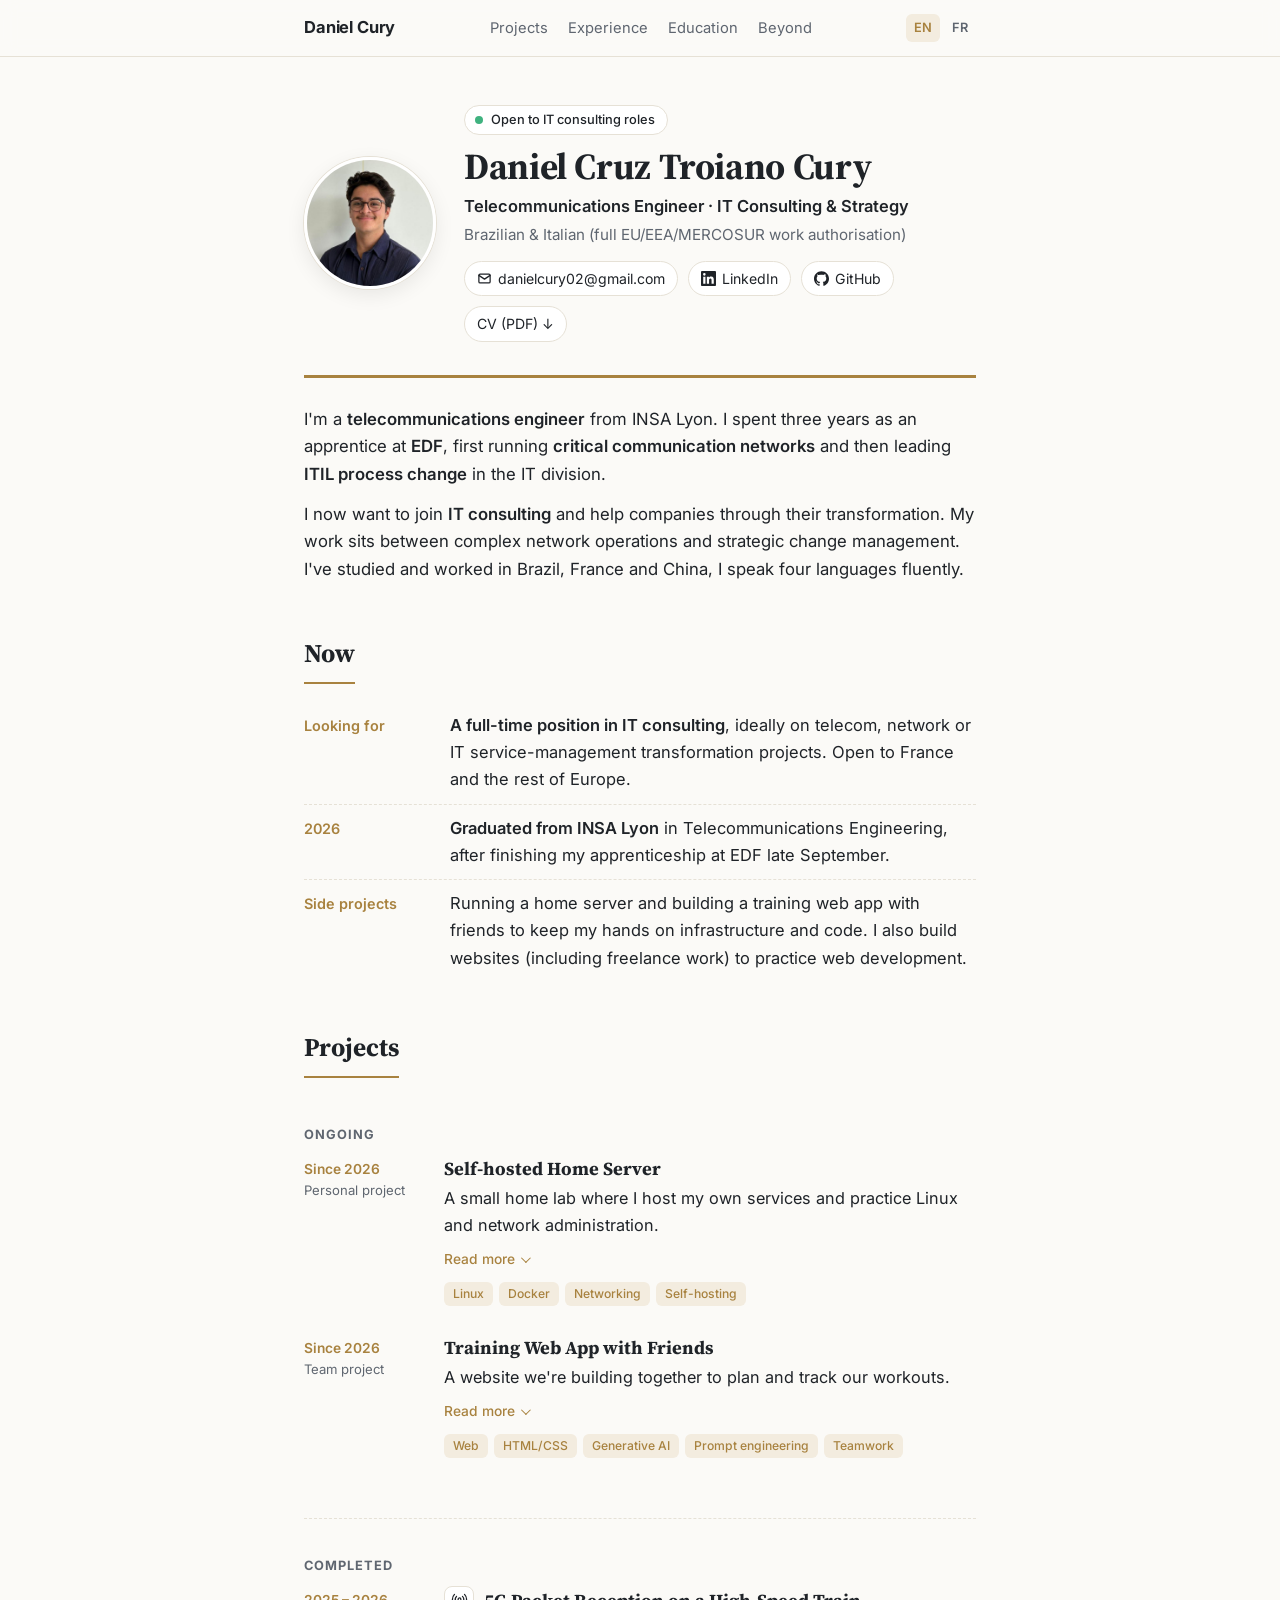
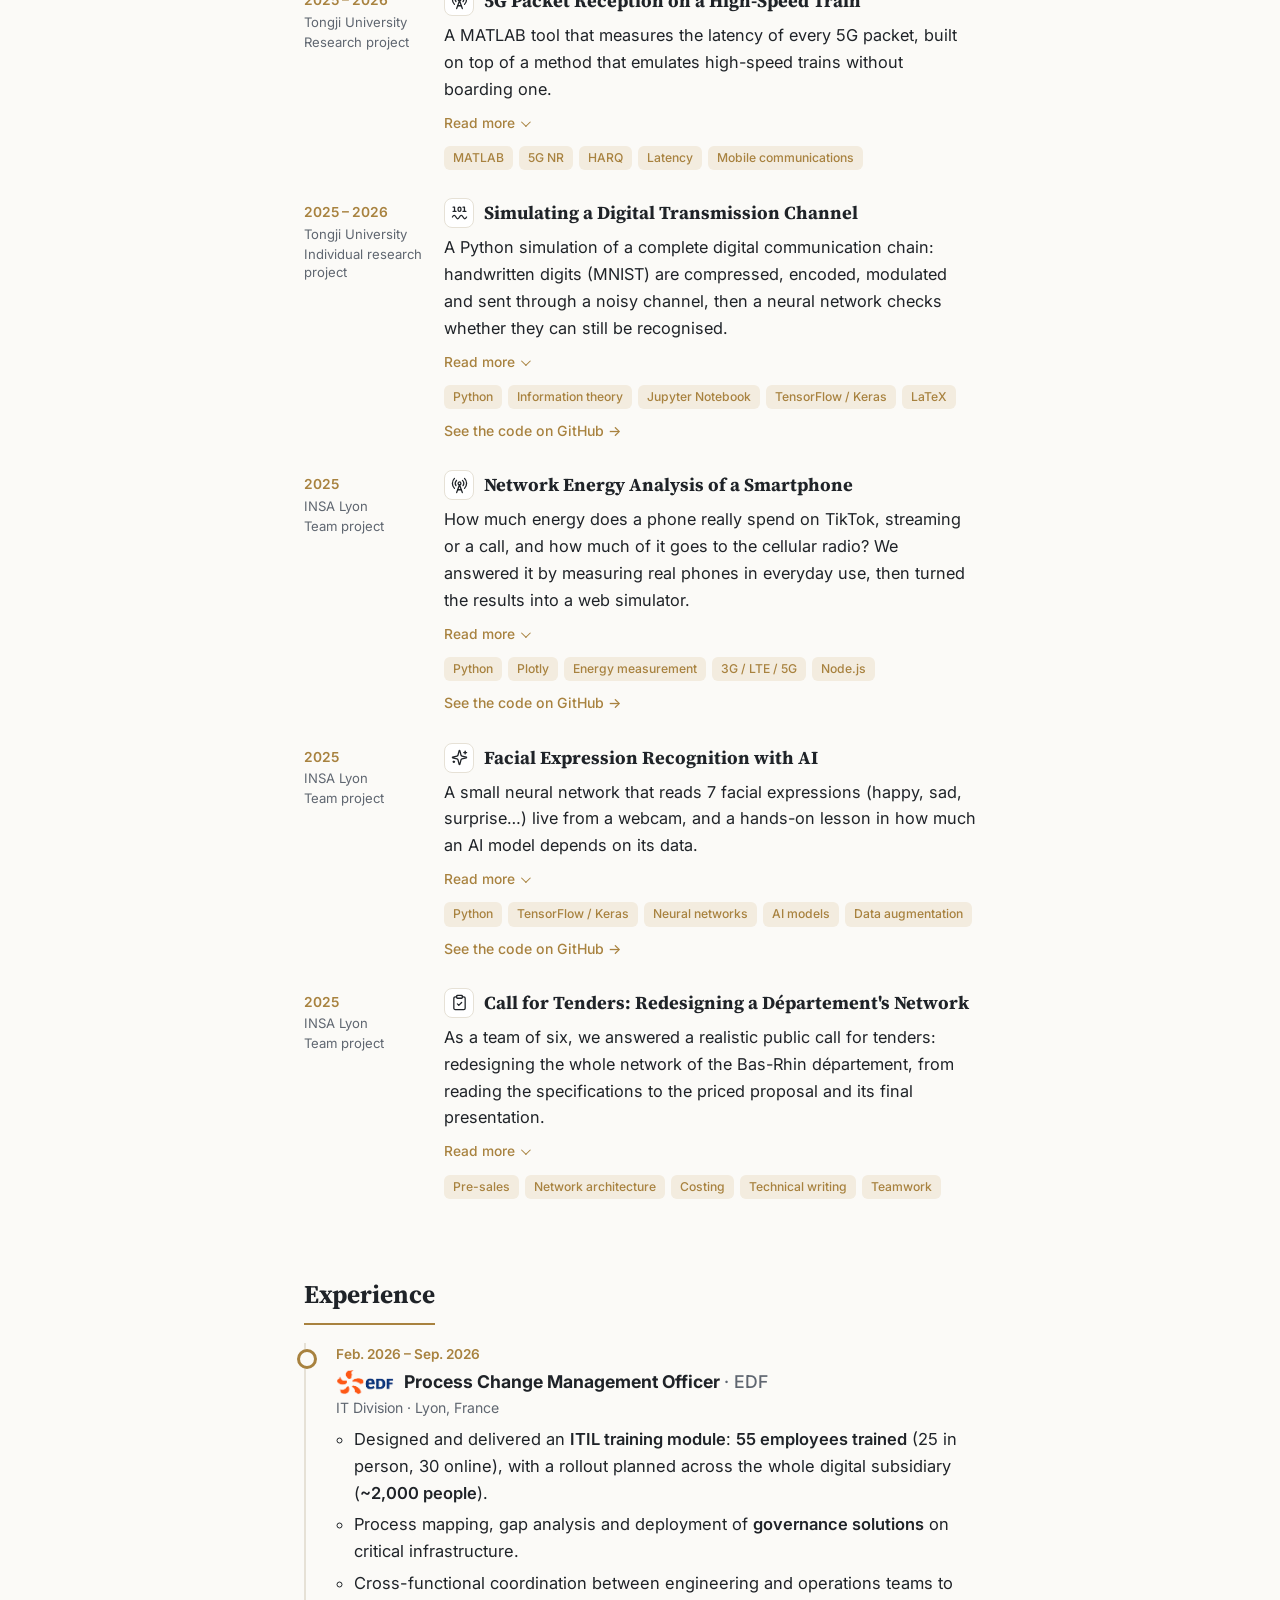
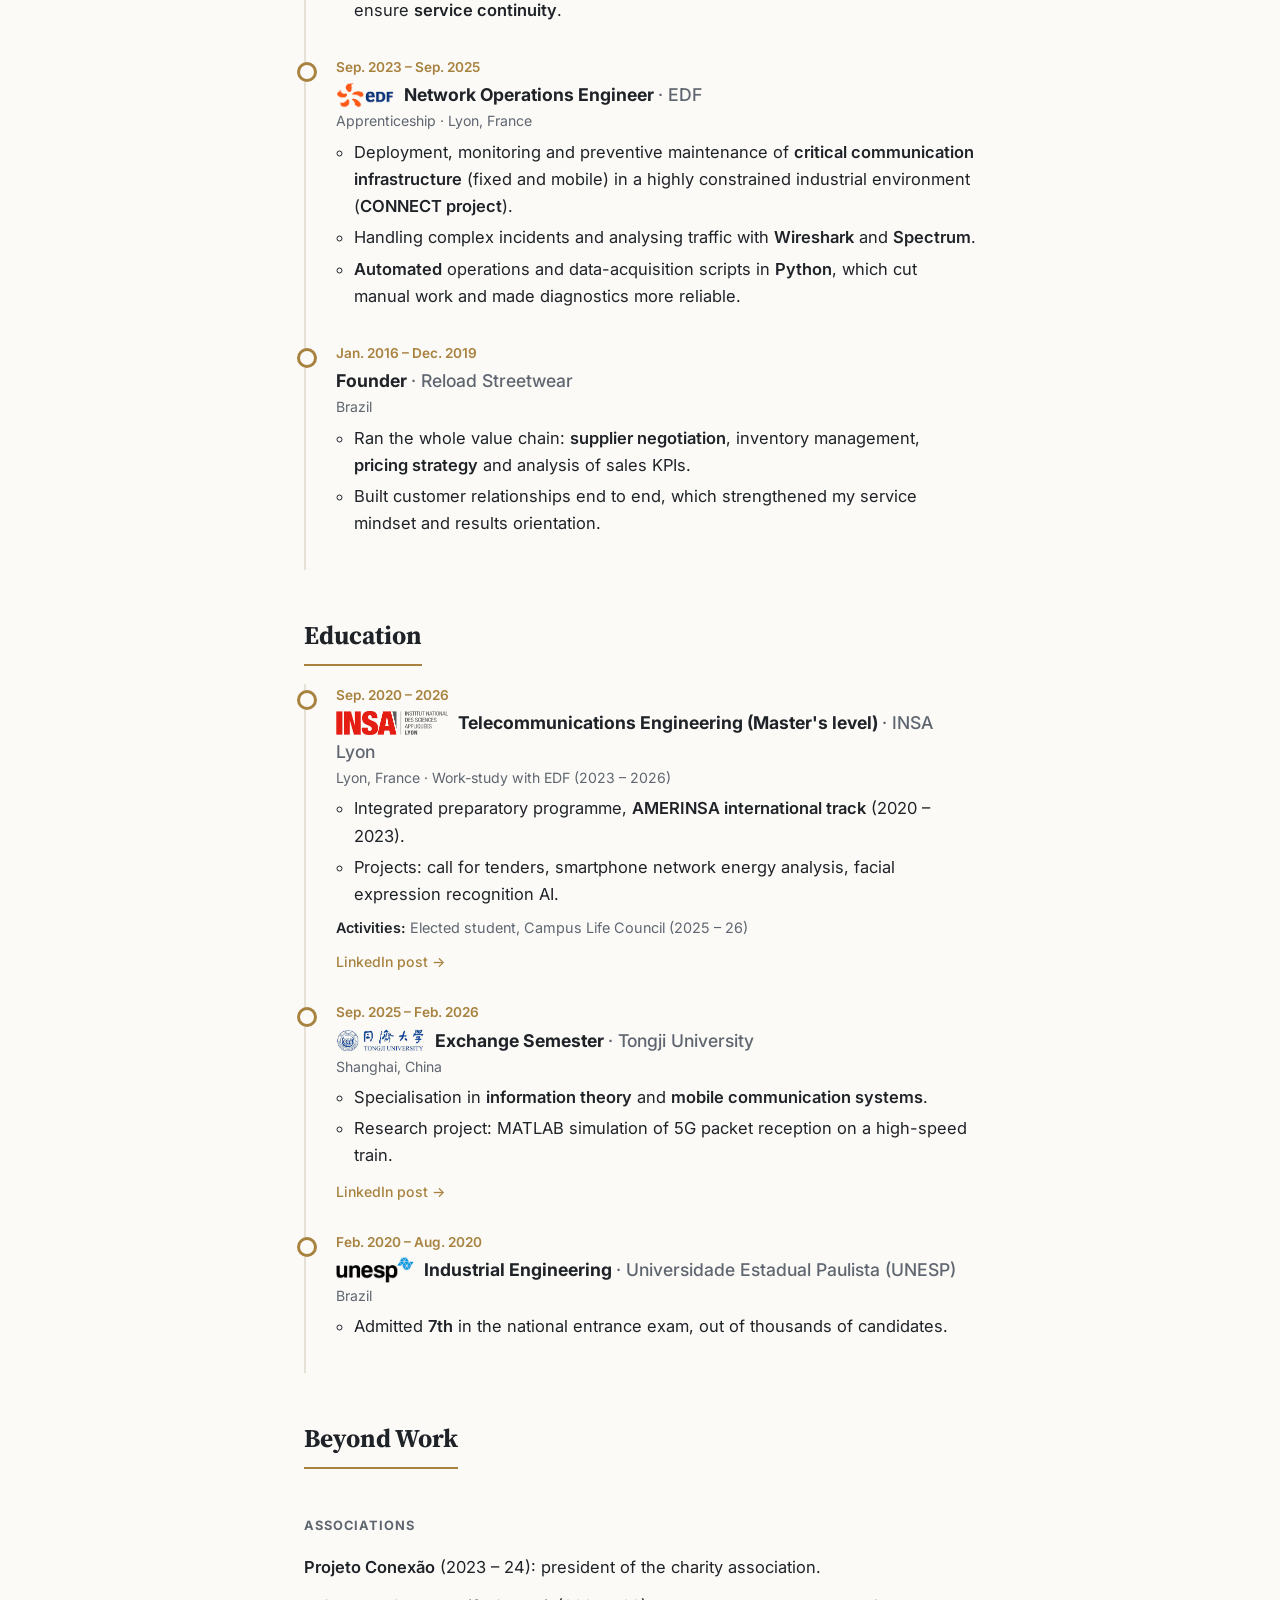
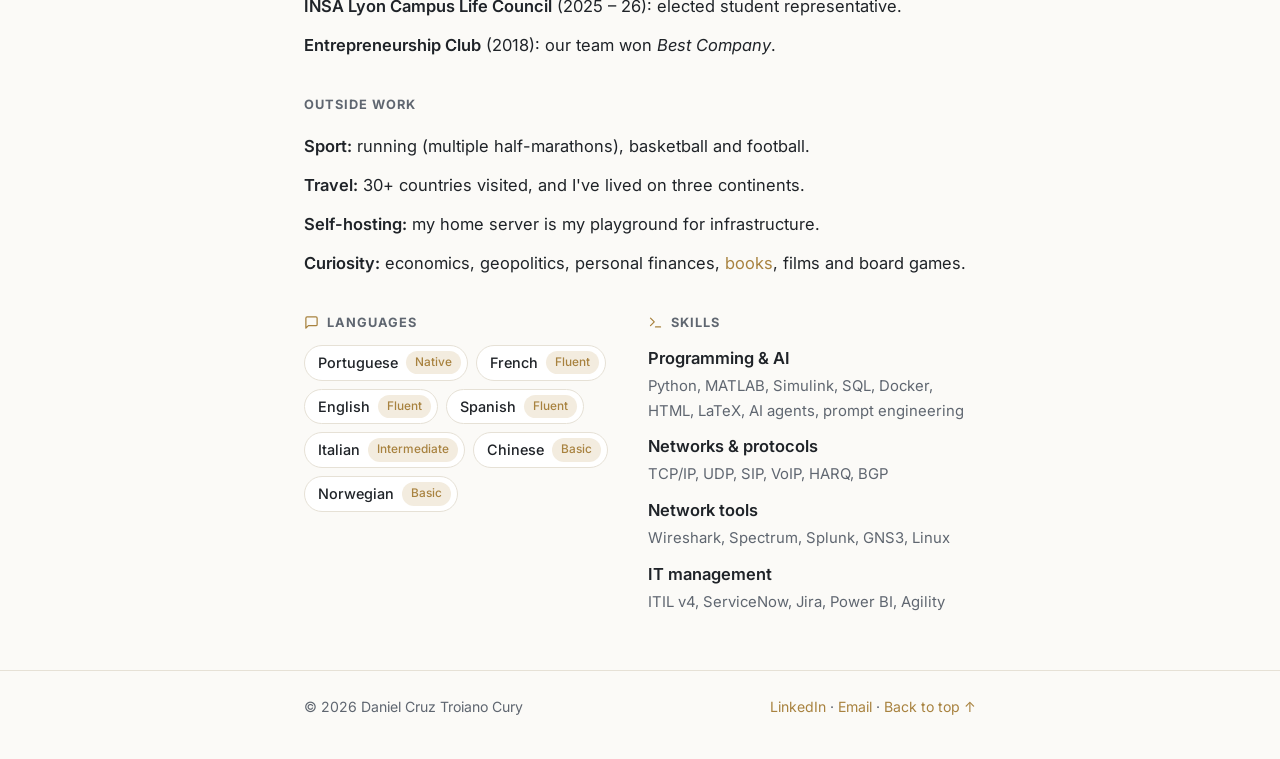
==== commit aa2cddda: "ajustando site" ====
--- a/index.html
+++ b/index.html
@@ -96,8 +96,9 @@
         <summary>Read more</summary>
         <!-- TODO: describe the real features and stack -->
         <p>A small team project, built by and for a group of friends who train together. Beyond the code, it's a way to practise <strong>working in a team</strong>: splitting the work, reviewing each other's changes and shipping small iterations.</p>
-      </details>
-      <ul class="tags"><li>Web</li><li>HTML/CSS</li><li>Teamwork</li></ul>
+        <p>We also build it with <strong>generative AI</strong> tools: writing precise prompts (<strong>prompt engineering</strong>), then reviewing and testing the generated code before adding it to the project.</p>
+      </details>
+      <ul class="tags"><li>Web</li><li>HTML/CSS</li><li>Generative AI</li><li>Prompt engineering</li><li>Teamwork</li></ul>
       <!-- <div class="links"><a href="#">See the code →</a></div> -->
     </article>
 
@@ -159,14 +160,16 @@
     </article>
 
     <article class="card">
-      <div class="label"><span class="pill">INSA Lyon</span><span>Academic project</span></div>
-      <h4>Call for Tenders</h4>
-      <p class="summary">Answering a realistic telecom call for tenders, from reading the requirements to the final proposal.</p>
-      <details>
-        <summary>Read more</summary>
-        <p>A team exercise close to consulting work: <strong>analysing the client's needs</strong>, designing a technical solution, estimating costs and <strong>writing and presenting a proposal</strong>.</p>
-      </details>
-      <ul class="tags"><li>Pre-sales</li><li>Solution design</li><li>Teamwork</li></ul>
+      <div class="label"><span class="pill">2025</span><span>INSA Lyon</span><span>Team project</span></div>
+      <h4><span class="emoji" aria-hidden="true"><svg viewBox="0 0 24 24" fill="none" stroke="currentColor" stroke-width="1.8" stroke-linecap="round" stroke-linejoin="round"><rect width="8" height="4" x="8" y="2" rx="1" ry="1"/><path d="M16 4h2a2 2 0 0 1 2 2v14a2 2 0 0 1-2 2H6a2 2 0 0 1-2-2V6a2 2 0 0 1 2-2h2"/><path d="m9 14 2 2 4-4"/></svg></span>Call for Tenders: Redesigning a Département's Network</h4>
+      <p class="summary">As a team of six, we answered a realistic public call for tenders: redesigning the whole network of the Bas-Rhin département, from reading the specifications to the priced proposal and its final presentation.</p>
+      <details>
+        <summary>Read more</summary>
+        <p>Based on a real public tender, the Bas-Rhin département wanted to modernise the network linking all its sites: replace the old <strong>ATM loop</strong> of its metropolitan network, rebuild the <strong>LAN</strong> of its IT department and main and annex sites, connect its <strong>117 Maisons du Rhin</strong>, and add secure <strong>Wi-Fi</strong> and <strong>IP telephony</strong>. Acting as an operator with HPE Aruba as equipment supplier, we proposed an <strong>SD-WAN architecture with triple redundancy</strong> (dedicated link, MPLS tunnel over 4G, ERPS loop as backup), rolled out in four phases over about 15 months.</p>
+        <p>As <strong>business engineer</strong>, I was in charge of <strong>pricing</strong>: choosing the technical references (switches, routers, firewalls, Wi-Fi access points, IP-PBX), counting the equipment needed on each site, coordinating with the supplier and building the <strong>cost breakdown</strong>, for a total of about <strong>€1 million excluding VAT</strong> (equipment, labour, spares, training and maintenance).</p>
+        <p>Overall, I learned to <strong>read a long technical specification and turn it into client needs</strong>, to <strong>write technical documents</strong> (technical proposal, architecture and project deliverables), to <strong>work as a team with clear roles and deadlines</strong>, and to <strong>present and defend an offer</strong> in front of the client's representatives.</p>
+      </details>
+      <ul class="tags"><li>Pre-sales</li><li>Network architecture</li><li>Costing</li><li>Technical writing</li><li>Teamwork</li></ul>
     </article>
   </section>
 
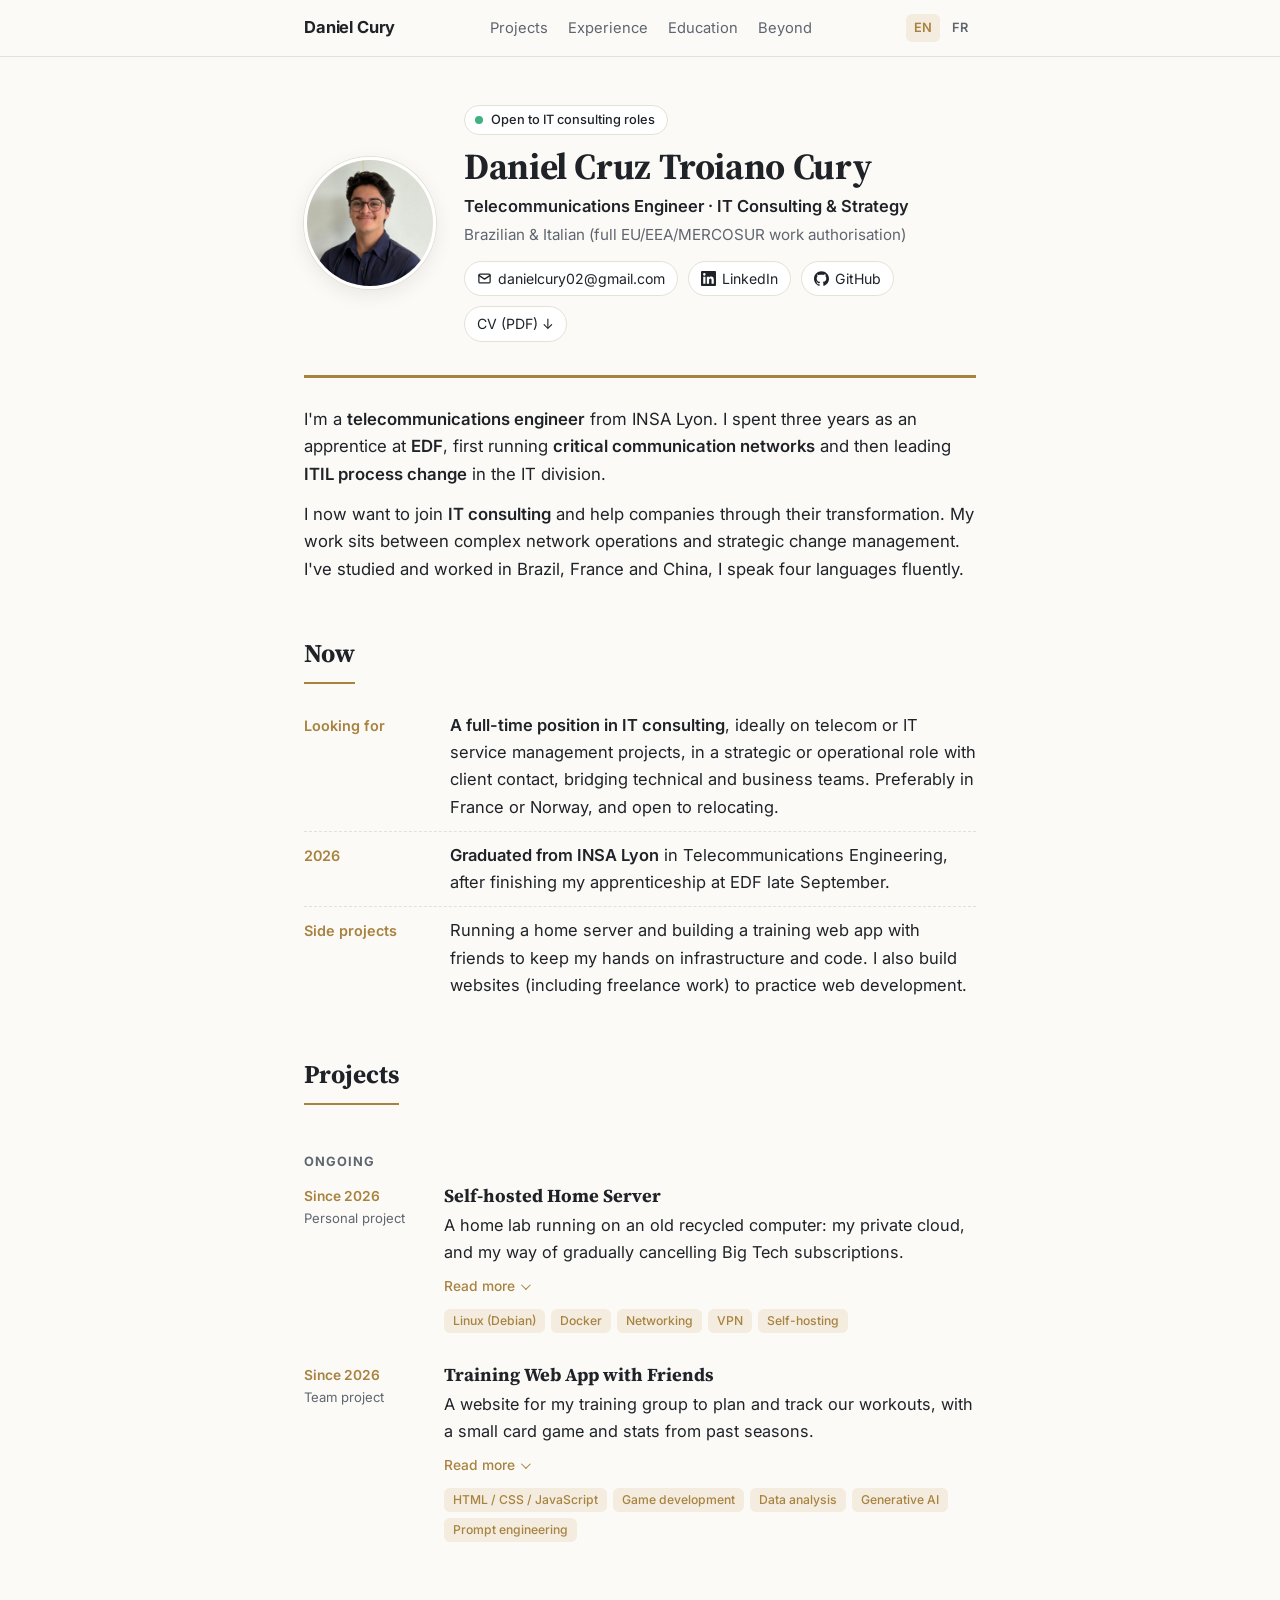
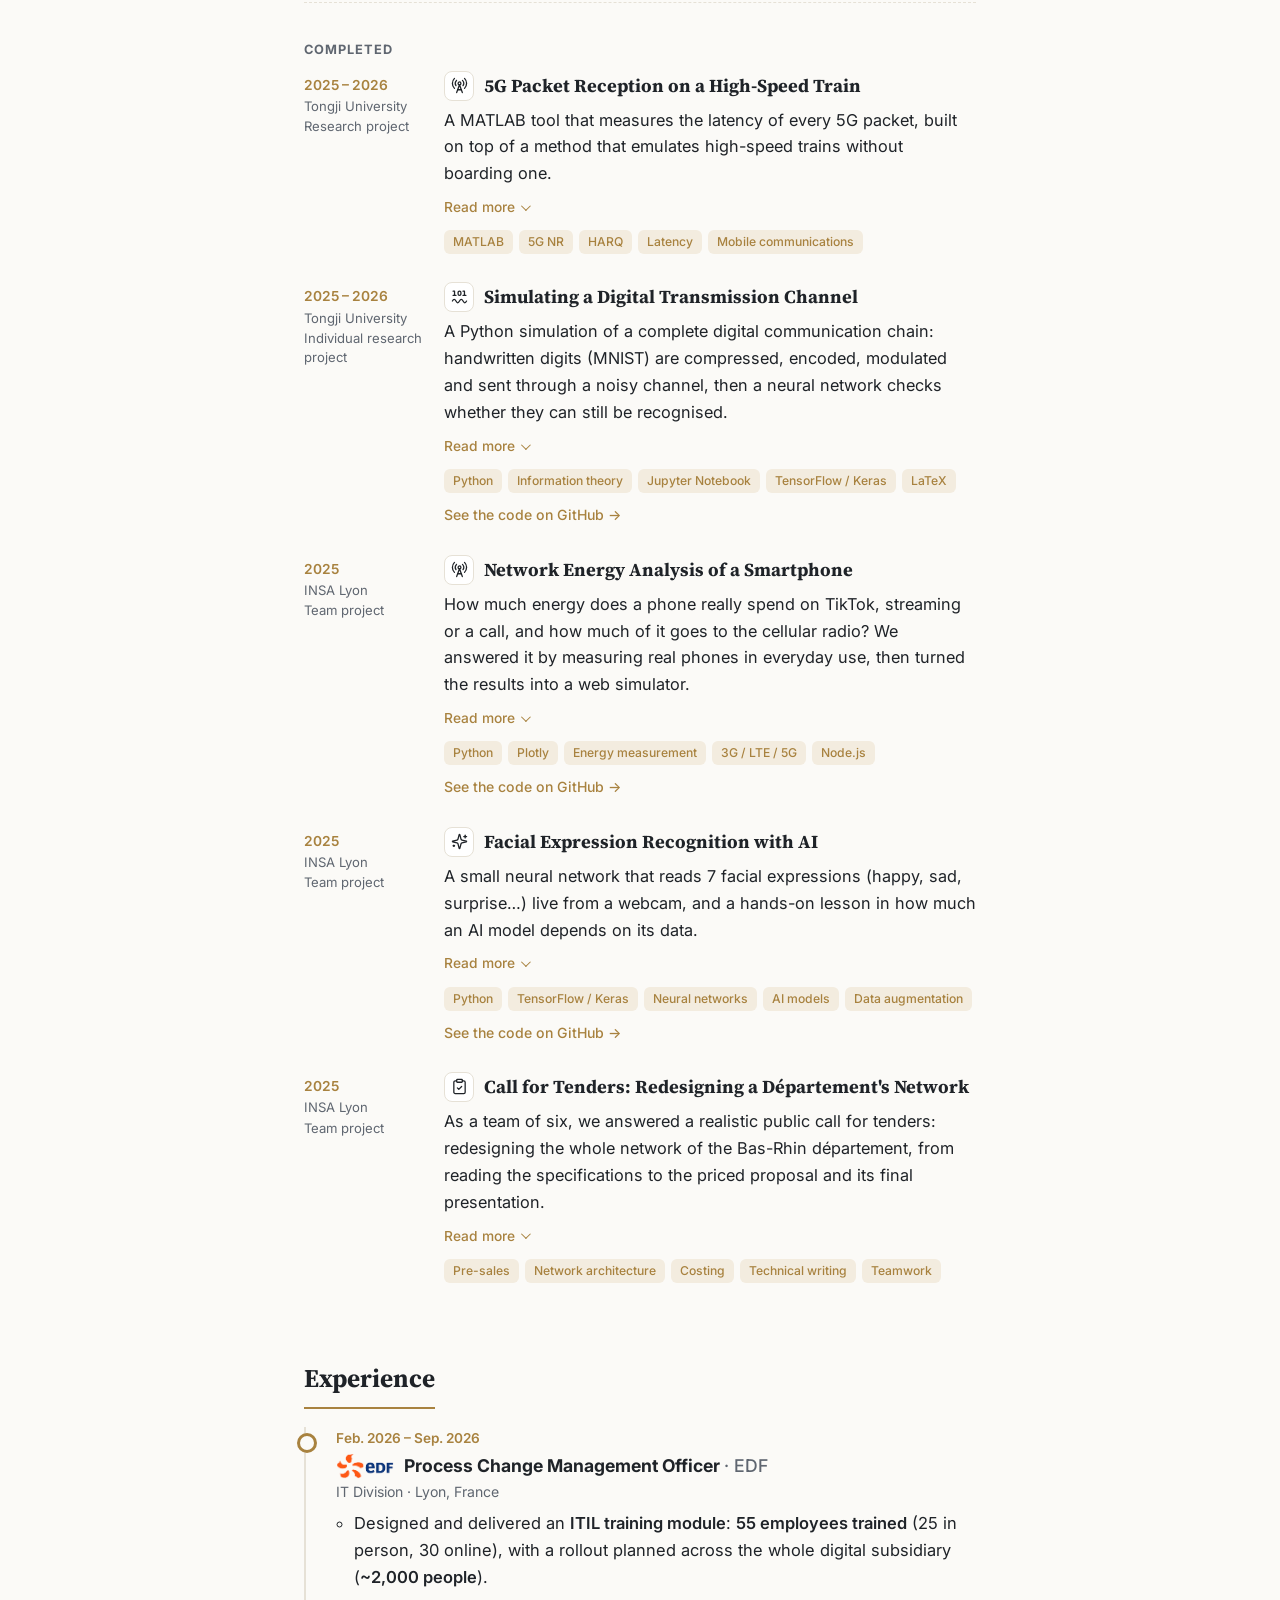
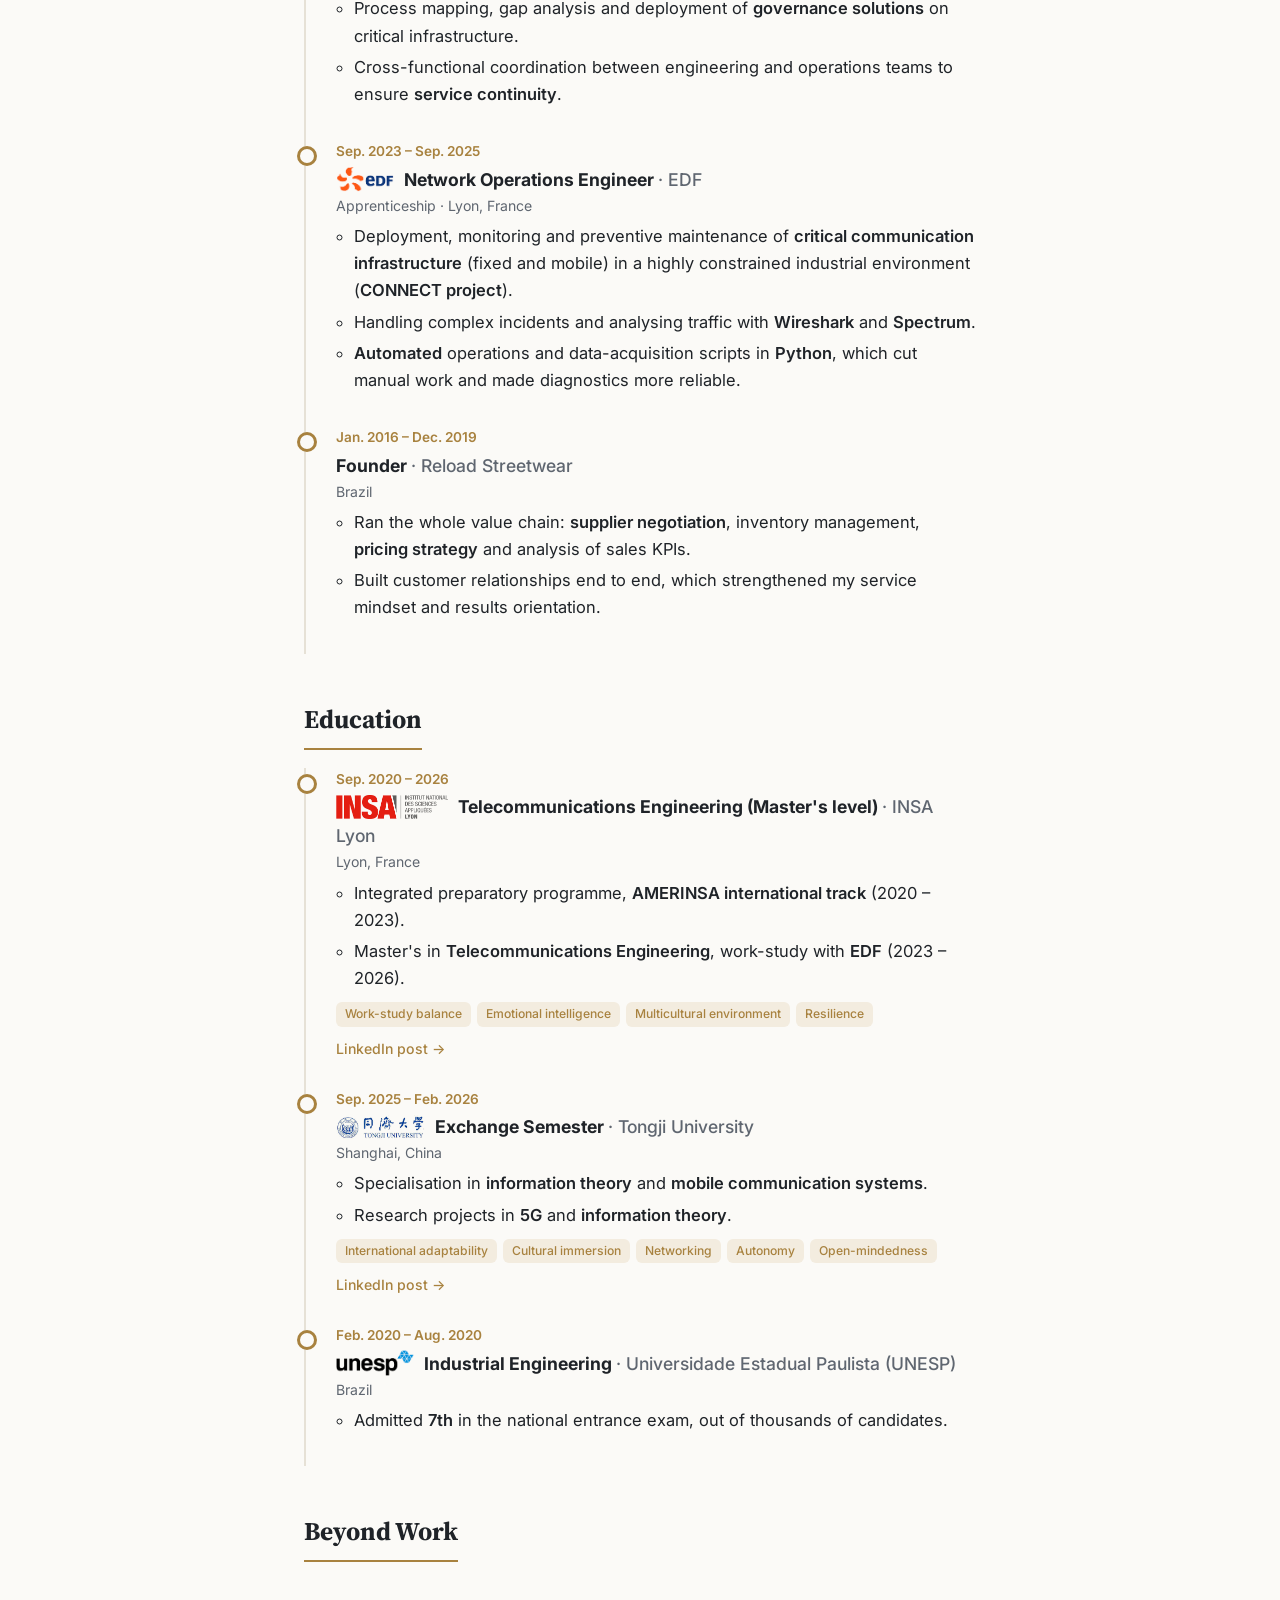
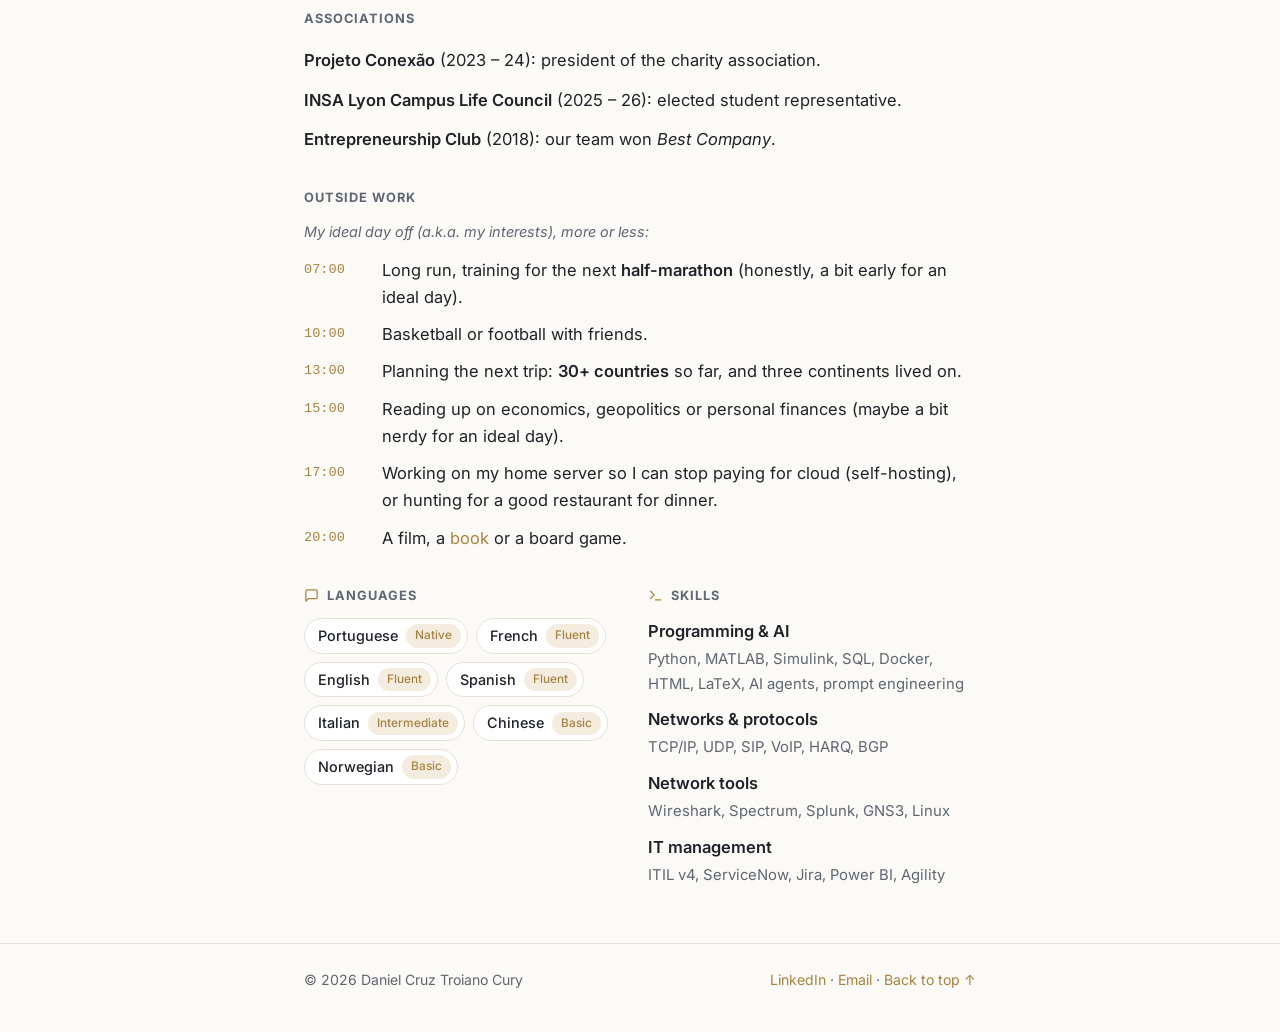
==== commit 2662301b: "arrumando o site" ====
--- a/index.html
+++ b/index.html
@@ -10,7 +10,7 @@
   <link rel="preconnect" href="https://fonts.googleapis.com">
   <link rel="preconnect" href="https://fonts.gstatic.com" crossorigin>
   <link href="https://fonts.googleapis.com/css2?family=Inter:wght@400;500;600;700&family=Source+Serif+4:wght@600;700&display=swap" rel="stylesheet">
-  <link rel="stylesheet" href="assets/style.css?v=6">
+  <link rel="stylesheet" href="assets/style.css?v=11">
   <link rel="icon" href="assets/favicon.svg" type="image/svg+xml">
   <link rel="icon" href="assets/favicon-32.png" sizes="32x32" type="image/png">
   <link rel="apple-touch-icon" href="assets/apple-touch-icon.png">
@@ -63,7 +63,7 @@
   <section id="now">
     <h2>Now</h2>
     <ul class="now">
-      <li><span class="when">Looking for</span><span><strong>A full-time position in IT consulting</strong>, ideally on telecom, network or IT service-management transformation projects. Open to France and the rest of Europe.</span></li>
+      <li><span class="when">Looking for</span><span><strong>A full-time position in IT consulting</strong>, ideally on telecom or IT service management projects, in a strategic or operational role with client contact, bridging technical and business teams. Preferably in France or Norway, and open to relocating.</span></li>
       <li><span class="when">2026</span><span><strong>Graduated from INSA Lyon</strong> in Telecommunications Engineering, after finishing my apprenticeship at EDF late September.</span></li>
       <li><span class="when">Side projects</span><span>Running a home server and building a training web app with friends to keep my hands on infrastructure and code. I also build websites (including freelance work) to practice web development.</span></li>
     </ul>
@@ -78,27 +78,27 @@
     <article class="card">
       <div class="label"><span class="pill">Since 2026</span><span>Personal project</span></div>
       <h4>Self-hosted Home Server</h4>
-      <p class="summary">A small home lab where I host my own services and practice Linux and network administration.</p>
-      <details>
-        <summary>Read more</summary>
-        <!-- TODO: adjust to what you actually run (services, hardware, start date) -->
-        <p>I set up and maintain a <strong>Linux server at home</strong> that runs <strong>containerised services with Docker</strong>. It's a hands-on way to keep practicing what I used at work: <strong>networking, monitoring, backups and security hardening</strong>, on infrastructure I am fully responsible for.</p>
-        <p>The main goal was to use Brazilian services while in France without paying for a VPN. It then became a full attack on Big Tech: the goal is to be self-sufficient in most of my digital needs.</p>
-      </details>
-      <ul class="tags"><li>Linux</li><li>Docker</li><li>Networking</li><li>Self-hosting</li></ul>
+      <p class="summary">A home lab running on an old recycled computer: my private cloud, and my way of gradually cancelling Big Tech subscriptions.</p>
+      <details>
+        <summary>Read more</summary>
+        <p>The server runs on an <strong>old family computer</strong> with external drives for storage, under <strong>Debian 13</strong>, administered <strong>only over SSH</strong>. Its services run in <strong>Docker containers</strong> managed with <strong>Portainer</strong>: <strong>Jellyfin</strong> for media streaming, <strong>WireGuard (wg-easy)</strong> and <strong>Tailscale</strong> for VPN and remote access, and a few others.</p>
+        <p>The first goal was to use Brazilian services while in France without paying for a VPN: done, I no longer pay for one. It then became a broader move away from Big Tech, with the aim of being self-sufficient for most of my digital needs.</p>
+        <p>It's a hands-on way to keep practising <strong>Linux administration, networking, backups and security</strong> on infrastructure I am fully responsible for. The internet connection at the server's location dropped a few times during installation: a good lesson in planning changes on a remote machine.</p>
+      </details>
+      <ul class="tags"><li>Linux (Debian)</li><li>Docker</li><li>Networking</li><li>VPN</li><li>Self-hosting</li></ul>
     </article>
 
     <article class="card">
       <div class="label"><span class="pill">Since 2026</span><span>Team project</span></div>
       <h4>Training Web App with Friends</h4>
-      <p class="summary">A website we're building together to plan and track our workouts.</p>
-      <details>
-        <summary>Read more</summary>
-        <!-- TODO: describe the real features and stack -->
-        <p>A small team project, built by and for a group of friends who train together. Beyond the code, it's a way to practise <strong>working in a team</strong>: splitting the work, reviewing each other's changes and shipping small iterations.</p>
+      <p class="summary">A website for my training group to plan and track our workouts, with a small card game and stats from past seasons.</p>
+      <details>
+        <summary>Read more</summary>
+        <p>The group has existed since <strong>2021</strong>: friends who push each other to train regularly. Years of it have taught me a lot about <strong>motivation, consistency and resilience</strong>. In 2026 we gave it its own website, built with plain <strong>HTML, CSS and JavaScript</strong>.</p>
+        <p>Beyond tracking workouts, the site includes a small <strong>card game</strong> I designed and developed, and a <strong>data analysis</strong> section on past seasons. It mixes web development, a bit of data analysis and a good dose of <strong>creativity</strong>.</p>
         <p>We also build it with <strong>generative AI</strong> tools: writing precise prompts (<strong>prompt engineering</strong>), then reviewing and testing the generated code before adding it to the project.</p>
       </details>
-      <ul class="tags"><li>Web</li><li>HTML/CSS</li><li>Generative AI</li><li>Prompt engineering</li><li>Teamwork</li></ul>
+      <ul class="tags"><li>HTML / CSS / JavaScript</li><li>Game development</li><li>Data analysis</li><li>Generative AI</li><li>Prompt engineering</li></ul>
       <!-- <div class="links"><a href="#">See the code →</a></div> -->
     </article>
 
@@ -216,12 +216,12 @@
       <li>
         <div class="date">Sep. 2020 – 2026</div>
         <h4><img class="logo" src="assets/logos/insa.png" alt="INSA Lyon logo">Telecommunications Engineering (Master's level) <span class="org">· INSA Lyon</span></h4>
-        <p class="place">Lyon, France · Work-study with EDF (2023 – 2026)</p>
+        <p class="place">Lyon, France</p>
         <ul class="points">
           <li>Integrated preparatory programme, <strong>AMERINSA international track</strong> (2020 – 2023).</li>
-          <li>Projects: call for tenders, smartphone network energy analysis, facial expression recognition AI.</li>
-        </ul>
-        <p class="activities"><strong>Activities:</strong> Elected student, Campus Life Council (2025 – 26)</p>
+          <li>Master's in <strong>Telecommunications Engineering</strong>, work-study with <strong>EDF</strong> (2023 – 2026).</li>
+        </ul>
+        <ul class="tags"><li>Work-study balance</li><li>Emotional intelligence</li><li>Multicultural environment</li><li>Resilience</li></ul>
         <div class="links"><a href="https://lnkd.in/p/dhd4Z_J3" target="_blank" rel="noopener">LinkedIn post →</a></div>
       </li>
       <li>
@@ -230,8 +230,9 @@
         <p class="place">Shanghai, China</p>
         <ul class="points">
           <li>Specialisation in <strong>information theory</strong> and <strong>mobile communication systems</strong>.</li>
-          <li>Research project: MATLAB simulation of 5G packet reception on a high-speed train.</li>
-        </ul>
+          <li>Research projects in <strong>5G</strong> and <strong>information theory</strong>.</li>
+        </ul>
+        <ul class="tags"><li>International adaptability</li><li>Cultural immersion</li><li>Networking</li><li>Autonomy</li><li>Open-mindedness</li></ul>
         <div class="links"><a href="https://lnkd.in/p/dzSNV_Au" target="_blank" rel="noopener">LinkedIn post →</a></div>
       </li>
       <li>
@@ -257,12 +258,15 @@
     </ul>
 
     <h3 class="sub">Outside Work</h3>
-    <ul class="plain">
-      <li><strong>Sport:</strong> running (multiple half-marathons), basketball and football.</li>
-      <li><strong>Travel:</strong> 30+ countries visited, and I've lived on three continents.</li>
-      <li><strong>Self-hosting:</strong> my home server is my playground for infrastructure.</li>
-      <li><strong>Curiosity:</strong> economics, geopolitics, personal finances, <a href="https://daniel-cury.github.io/bibliotecury/" target="_blank" rel="noopener">books</a>, films and board games.</li>
-    </ul>
+    <p class="aside">My ideal day off (a.k.a. my interests), more or less:</p>
+    <ol class="day">
+      <li><time>07:00</time><span>Long run, training for the next <strong>half-marathon</strong> (honestly, a bit early for an ideal day).</span></li>
+      <li><time>10:00</time><span>Basketball or football with friends.</span></li>
+      <li><time>13:00</time><span>Planning the next trip: <strong>30+ countries</strong> so far, and three continents lived on.</span></li>
+      <li><time>15:00</time><span>Reading up on economics, geopolitics or personal finances (maybe a bit nerdy for an ideal day).</span></li>
+      <li><time>17:00</time><span>Working on my home server so I can stop paying for cloud (self-hosting), or hunting for a good restaurant for dinner.</span></li>
+      <li><time>20:00</time><span>A film, a <a href="https://daniel-cury.github.io/bibliotecury/" target="_blank" rel="noopener">book</a> or a board game.</span></li>
+    </ol>
 
     <div class="grid-2">
       <div>
--- a/assets/style.css
+++ b/assets/style.css
@@ -379,6 +379,22 @@
 .skills dt:first-child { margin-top: 0; }
 .skills dd { margin: 2px 0 0; color: var(--muted); font-size: 0.93rem; }
 
+/* Outside work: an ideal day off, hour by hour */
+.aside { margin: 0 0 8px; color: var(--muted); font-size: 0.9rem; font-style: italic; }
+.day { list-style: none; margin: 0; padding: 0; }
+.day li {
+  display: grid;
+  grid-template-columns: 64px 1fr;
+  gap: 14px;
+  padding: 5px 0;
+}
+.day time {
+  font-family: ui-monospace, SFMono-Regular, Menlo, Consolas, monospace;
+  font-size: 0.85rem;
+  color: var(--accent);
+  padding-top: 2px;
+}
+
 /* ===== Footer ===== */
 footer {
   margin-top: 48px;
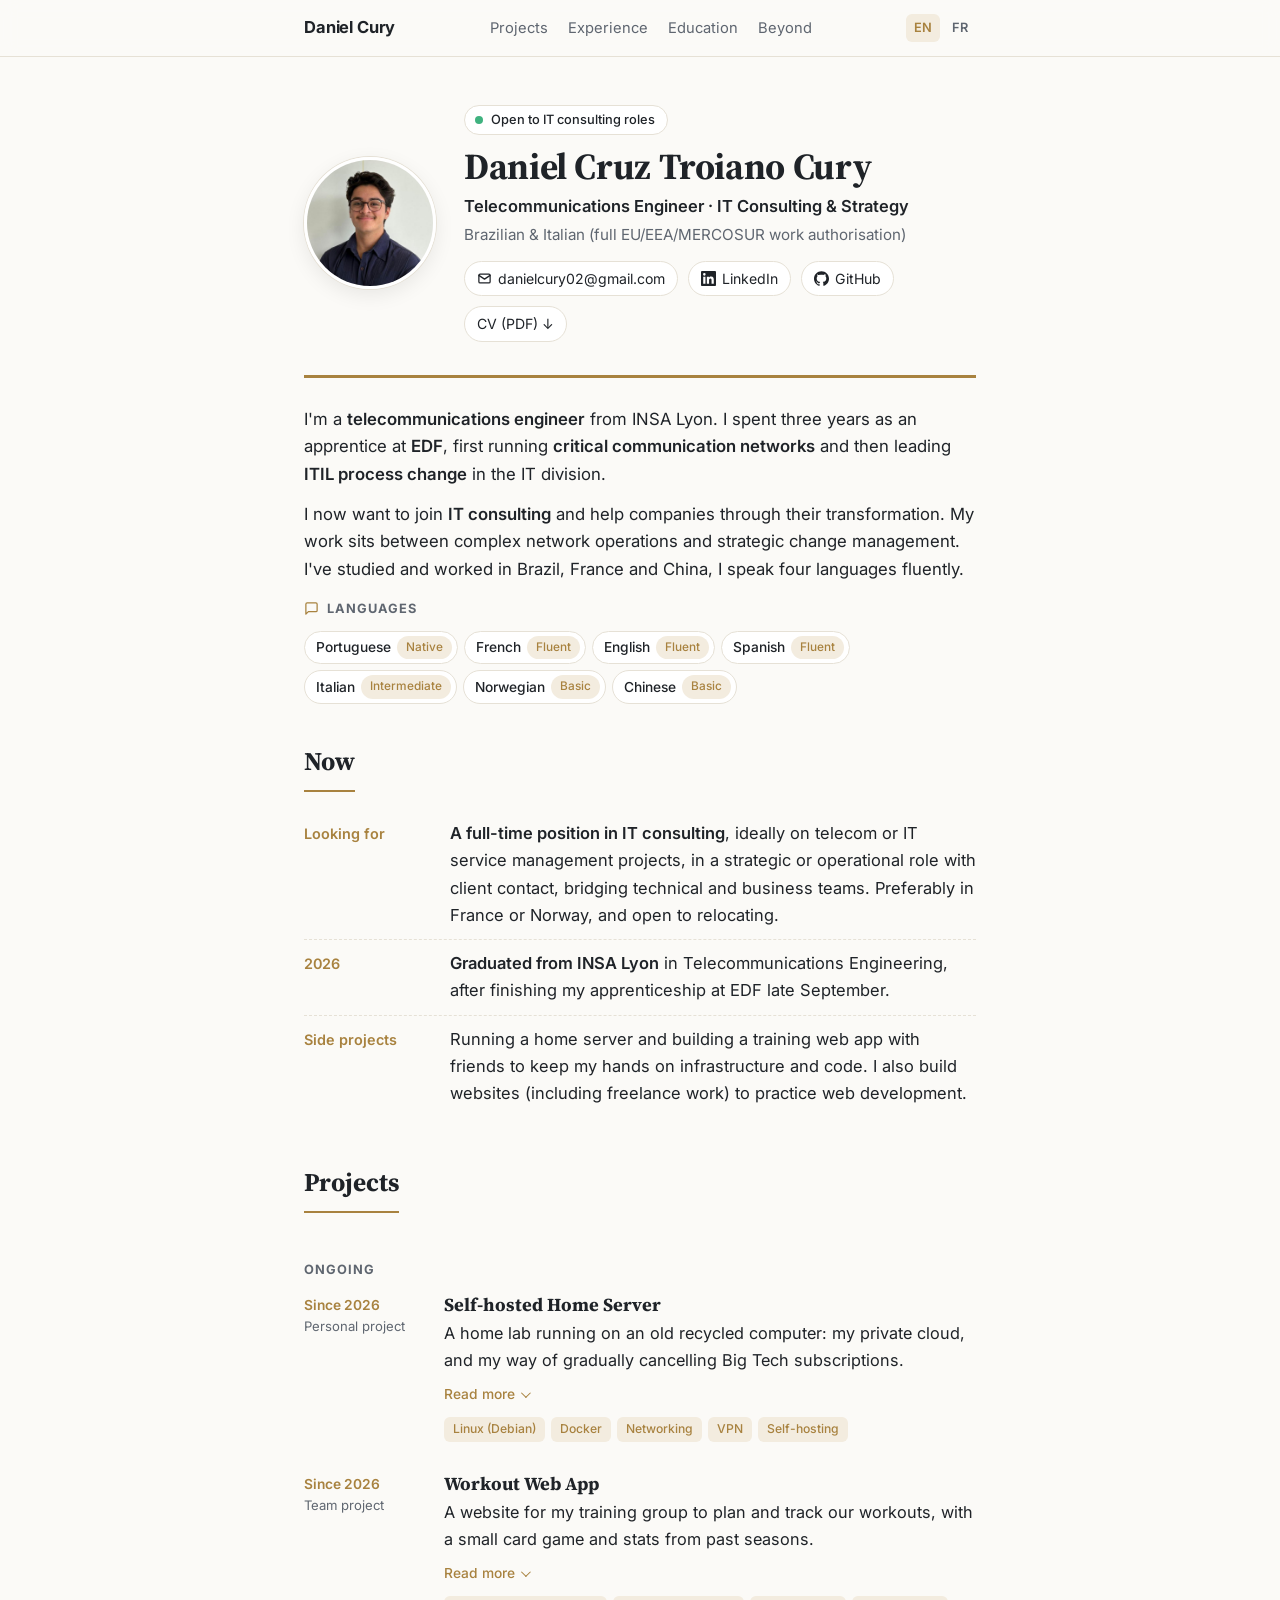
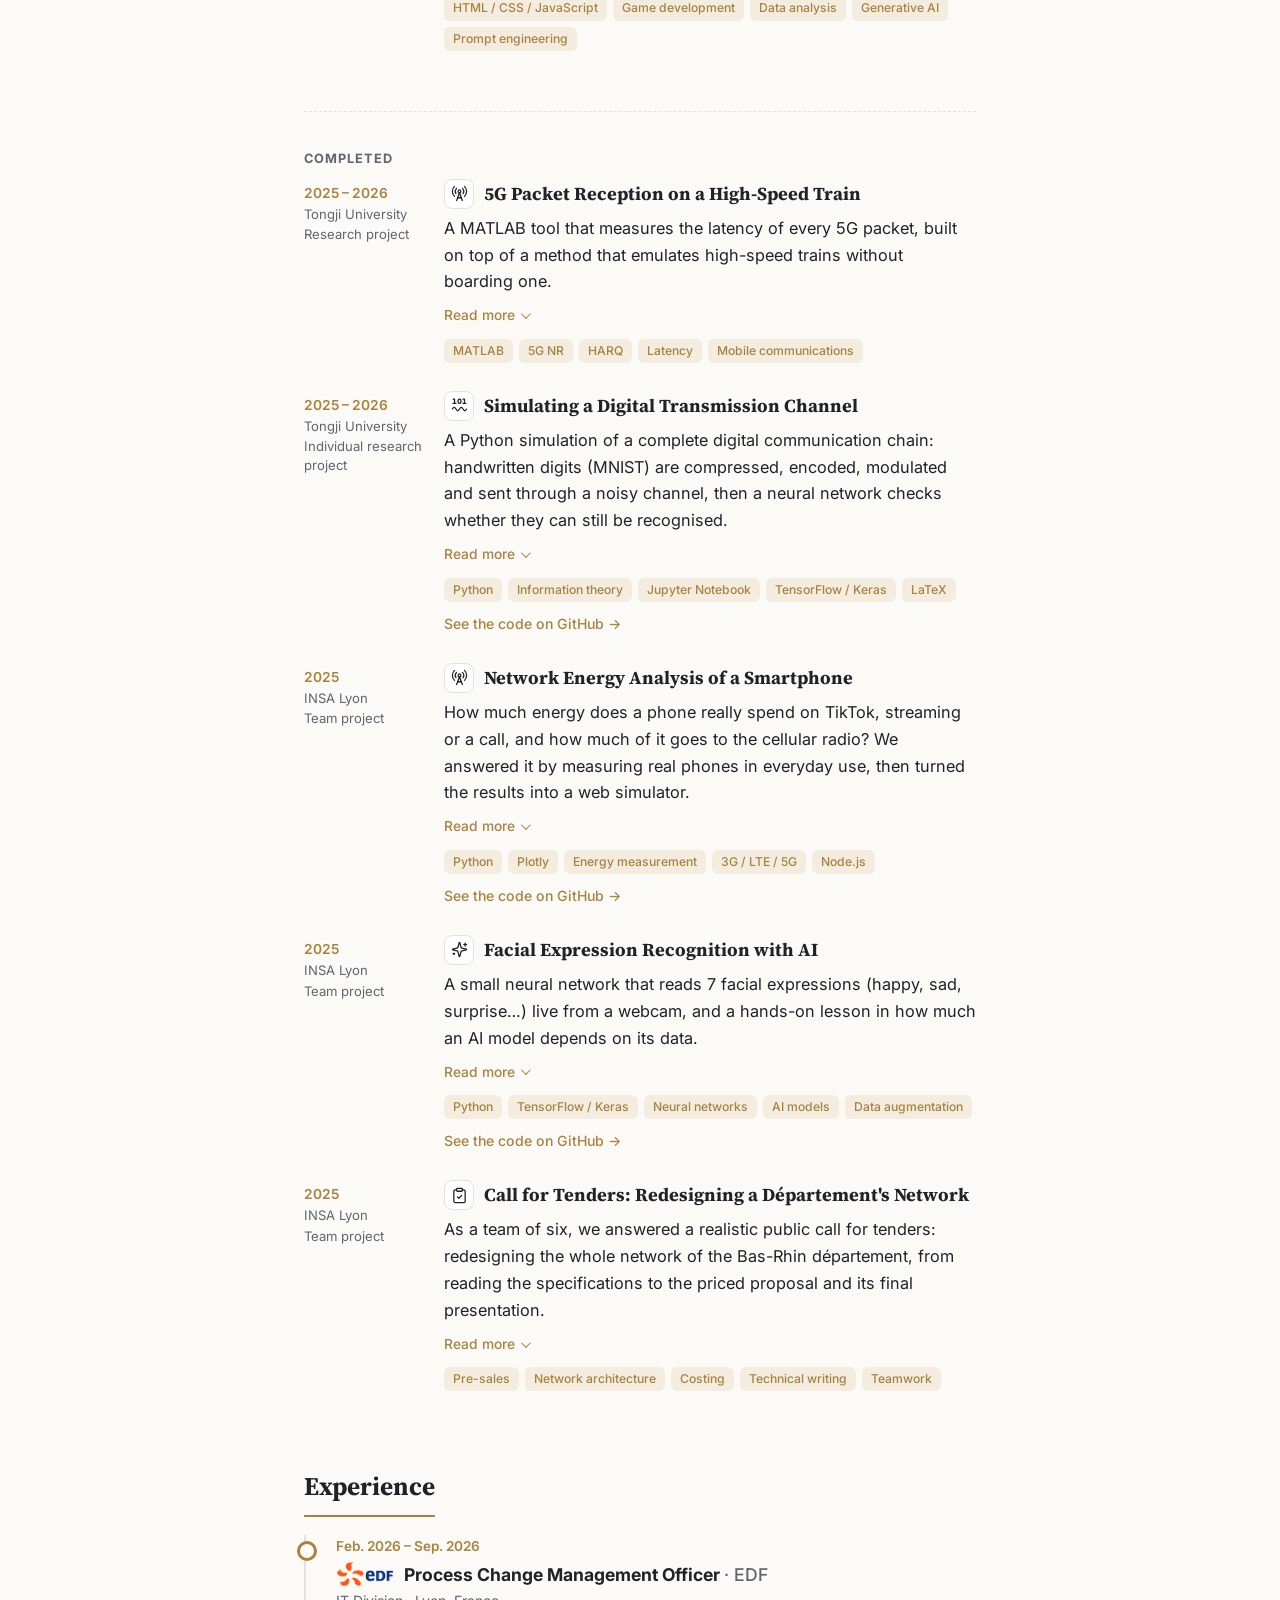
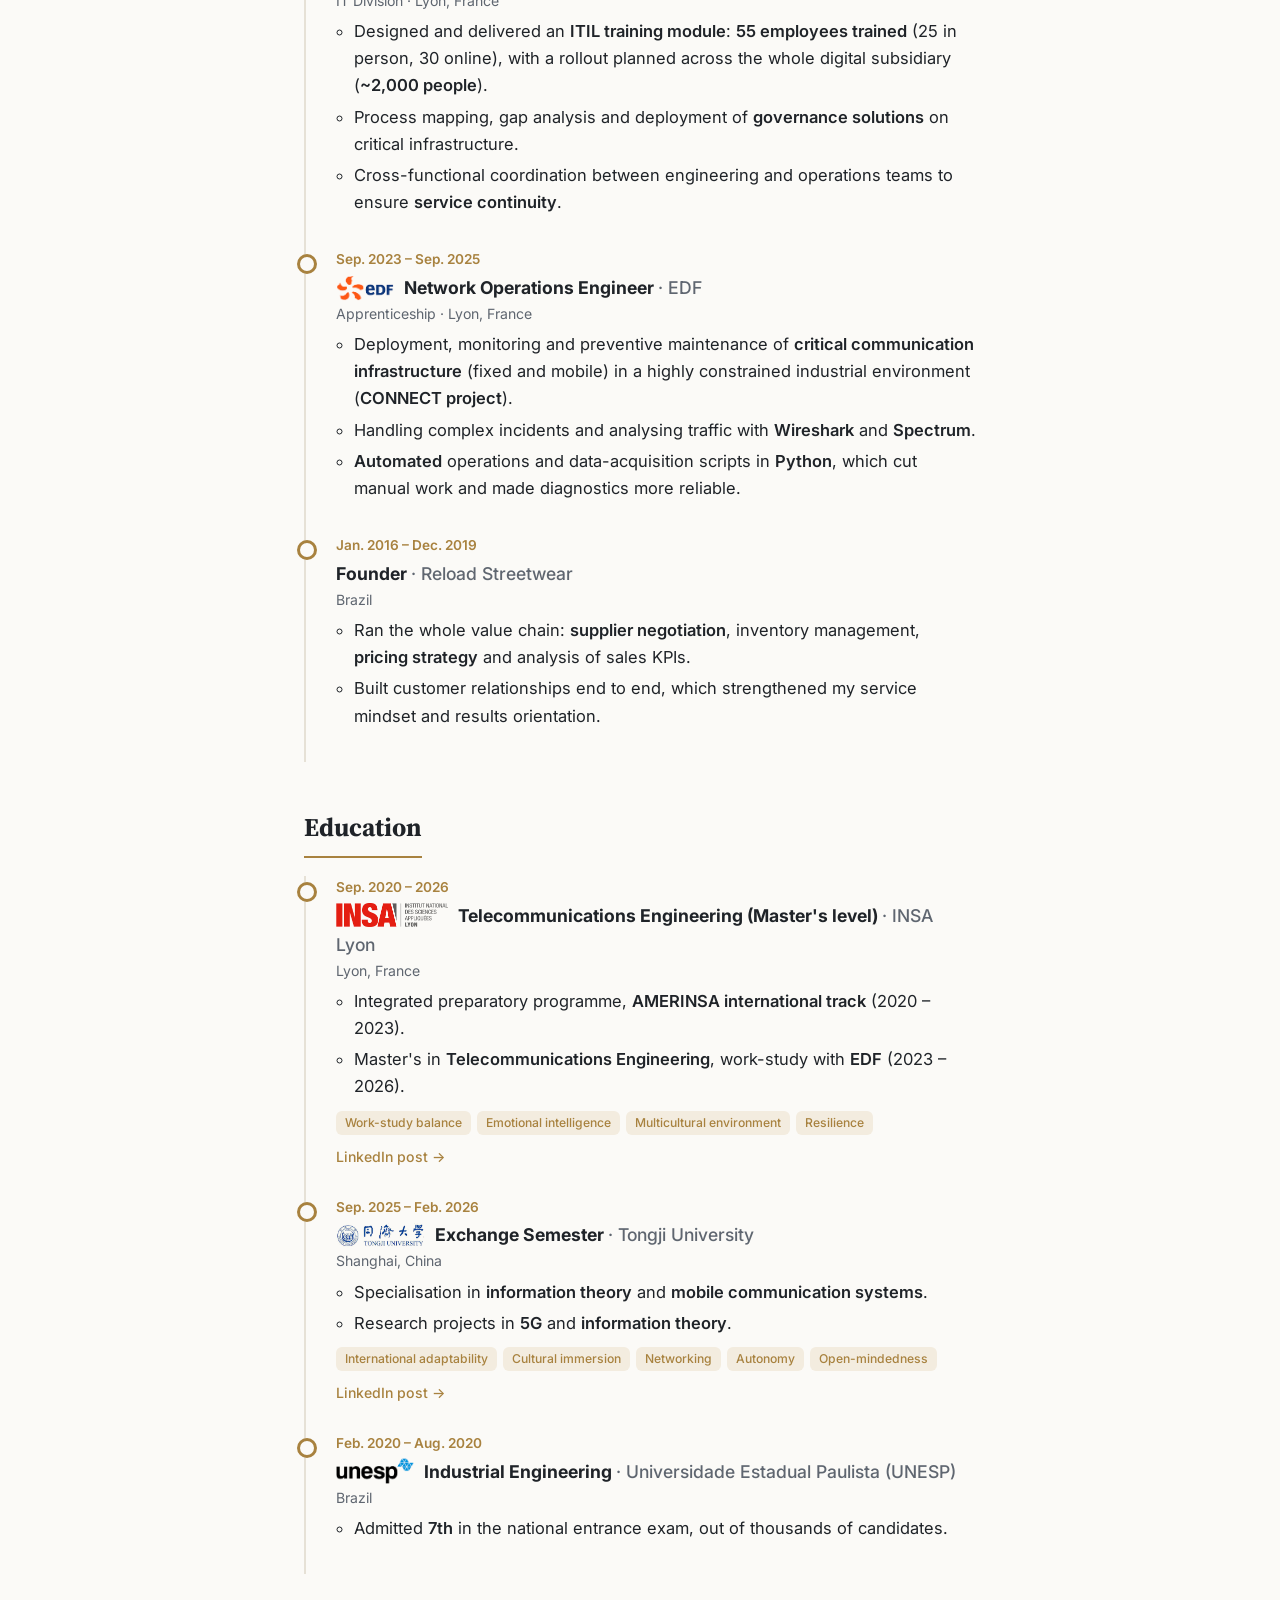
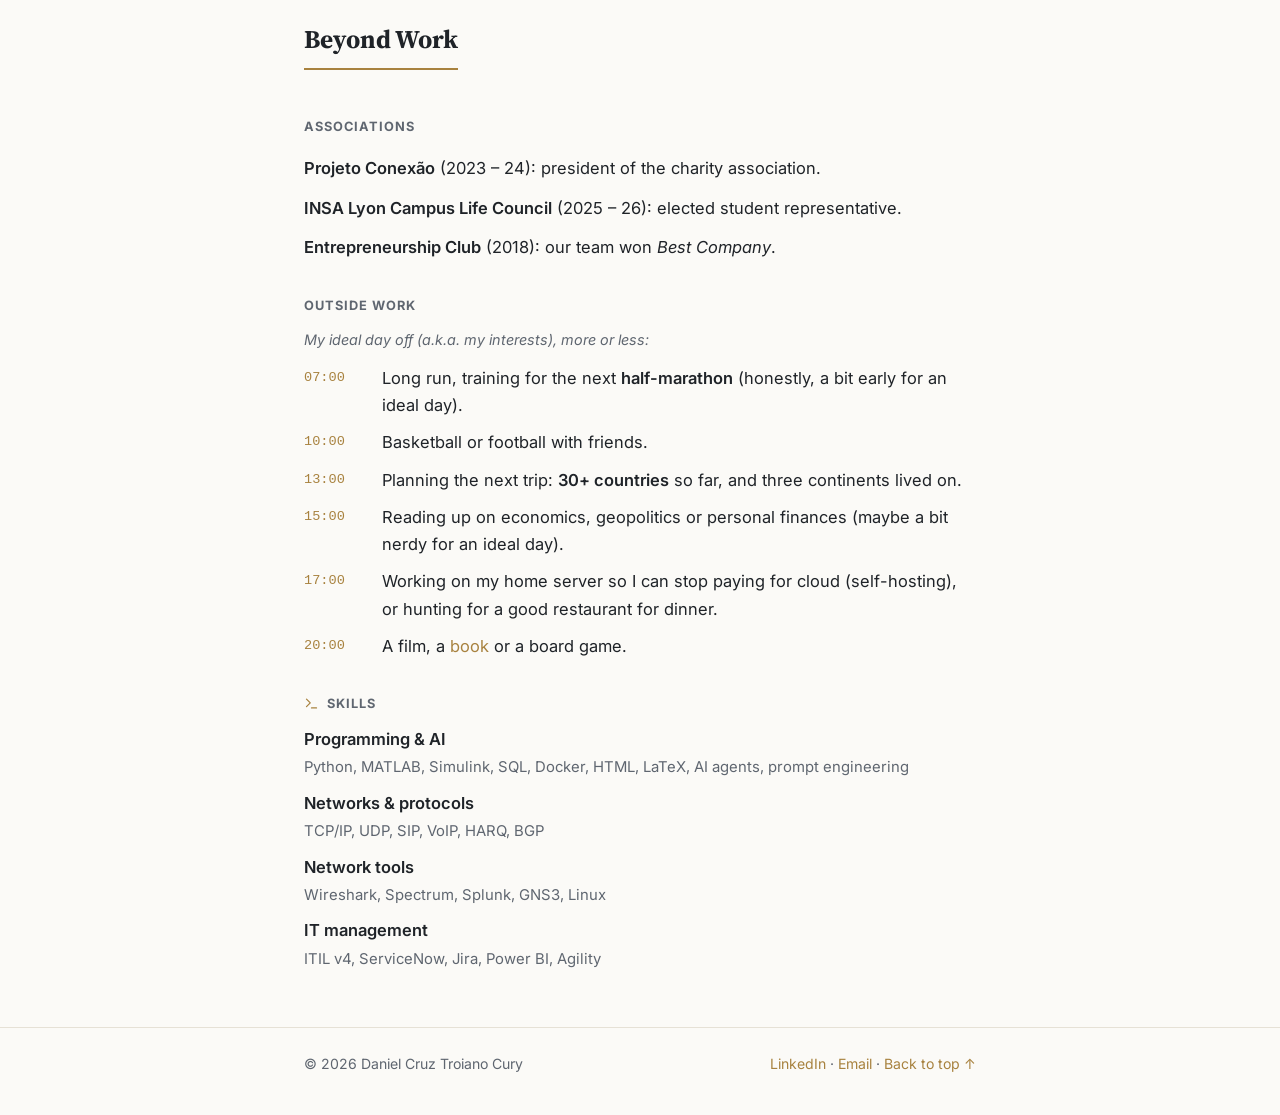
==== commit 73188360: "ajustes vicente" ====
--- a/index.html
+++ b/index.html
@@ -10,7 +10,7 @@
   <link rel="preconnect" href="https://fonts.googleapis.com">
   <link rel="preconnect" href="https://fonts.gstatic.com" crossorigin>
   <link href="https://fonts.googleapis.com/css2?family=Inter:wght@400;500;600;700&family=Source+Serif+4:wght@600;700&display=swap" rel="stylesheet">
-  <link rel="stylesheet" href="assets/style.css?v=11">
+  <link rel="stylesheet" href="assets/style.css?v=12">
   <link rel="icon" href="assets/favicon.svg" type="image/svg+xml">
   <link rel="icon" href="assets/favicon-32.png" sizes="32x32" type="image/png">
   <link rel="apple-touch-icon" href="assets/apple-touch-icon.png">
@@ -59,6 +59,20 @@
     <p>I now want to join <strong>IT consulting</strong> and help companies through their transformation. My work sits between complex network operations and strategic change management. I've studied and worked in Brazil, France and China, I speak four languages fluently.</p>
   </div>
 
+  <!-- ===== Languages ===== -->
+  <div class="langs-top">
+    <h3 class="sub"><svg class="ico stroke" viewBox="0 0 24 24" aria-hidden="true"><path d="M21 15a2 2 0 0 1-2 2H7l-4 4V5a2 2 0 0 1 2-2h14a2 2 0 0 1 2 2z"/></svg>Languages</h3>
+    <ul class="levels langs">
+      <li><span>Portuguese</span><em>Native</em></li>
+      <li><span>French</span><em>Fluent</em></li>
+      <li><span>English</span><em>Fluent</em></li>
+      <li><span>Spanish</span><em>Fluent</em></li>
+      <li><span>Italian</span><em>Intermediate</em></li>
+      <li><span>Norwegian</span><em>Basic</em></li>
+      <li><span>Chinese</span><em>Basic</em></li>
+    </ul>
+  </div>
+
   <!-- ===== Now ===== -->
   <section id="now">
     <h2>Now</h2>
@@ -90,7 +104,7 @@
 
     <article class="card">
       <div class="label"><span class="pill">Since 2026</span><span>Team project</span></div>
-      <h4>Training Web App with Friends</h4>
+      <h4>Workout Web App</h4>
       <p class="summary">A website for my training group to plan and track our workouts, with a small card game and stats from past seasons.</p>
       <details>
         <summary>Read more</summary>
@@ -268,33 +282,17 @@
       <li><time>20:00</time><span>A film, a <a href="https://daniel-cury.github.io/bibliotecury/" target="_blank" rel="noopener">book</a> or a board game.</span></li>
     </ol>
 
-    <div class="grid-2">
-      <div>
-        <h3 class="sub"><svg class="ico stroke" viewBox="0 0 24 24" aria-hidden="true"><path d="M21 15a2 2 0 0 1-2 2H7l-4 4V5a2 2 0 0 1 2-2h14a2 2 0 0 1 2 2z"/></svg>Languages</h3>
-        <ul class="levels">
-          <li><span>Portuguese</span><em>Native</em></li>
-          <li><span>French</span><em>Fluent</em></li>
-          <li><span>English</span><em>Fluent</em></li>
-          <li><span>Spanish</span><em>Fluent</em></li>
-          <li><span>Italian</span><em>Intermediate</em></li>
-          <li><span>Chinese</span><em>Basic</em></li>
-          <li><span>Norwegian</span><em>Basic</em></li>
-        </ul>
-      </div>
-      <div>
-        <h3 class="sub"><svg class="ico stroke" viewBox="0 0 24 24" aria-hidden="true"><path d="m4 17 6-6-6-6M12 19h8"/></svg>Skills</h3>
-        <dl class="skills">
-          <dt>Programming &amp; AI</dt>
-          <dd>Python, MATLAB, Simulink, SQL, Docker, HTML, LaTeX, AI agents, prompt engineering</dd>
-          <dt>Networks &amp; protocols</dt>
-          <dd>TCP/IP, UDP, SIP, VoIP, HARQ, BGP</dd>
-          <dt>Network tools</dt>
-          <dd>Wireshark, Spectrum, Splunk, GNS3, Linux</dd>
-          <dt>IT management</dt>
-          <dd>ITIL v4, ServiceNow, Jira, Power BI, Agility</dd>
-        </dl>
-      </div>
-    </div>
+    <h3 class="sub"><svg class="ico stroke" viewBox="0 0 24 24" aria-hidden="true"><path d="m4 17 6-6-6-6M12 19h8"/></svg>Skills</h3>
+    <dl class="skills">
+      <dt>Programming &amp; AI</dt>
+      <dd>Python, MATLAB, Simulink, SQL, Docker, HTML, LaTeX, AI agents, prompt engineering</dd>
+      <dt>Networks &amp; protocols</dt>
+      <dd>TCP/IP, UDP, SIP, VoIP, HARQ, BGP</dd>
+      <dt>Network tools</dt>
+      <dd>Wireshark, Spectrum, Splunk, GNS3, Linux</dd>
+      <dt>IT management</dt>
+      <dd>ITIL v4, ServiceNow, Jira, Power BI, Agility</dd>
+    </dl>
   </section>
 
 </main>
--- a/assets/style.css
+++ b/assets/style.css
@@ -170,6 +170,11 @@
 .bio { font-size: 1.05rem; padding-top: 28px; }
 .bio p { margin: 0 0 12px; }
 
+/* Languages, shown right under the bio */
+.langs-top h3.sub { margin-top: 14px; }
+.levels.langs { gap: 6px; }
+.levels.langs li { font-size: 0.86rem; padding: 4px 5px 4px 11px; gap: 6px; }
+
 /* ===== Sections ===== */
 section { padding: 36px 0 8px; }
 
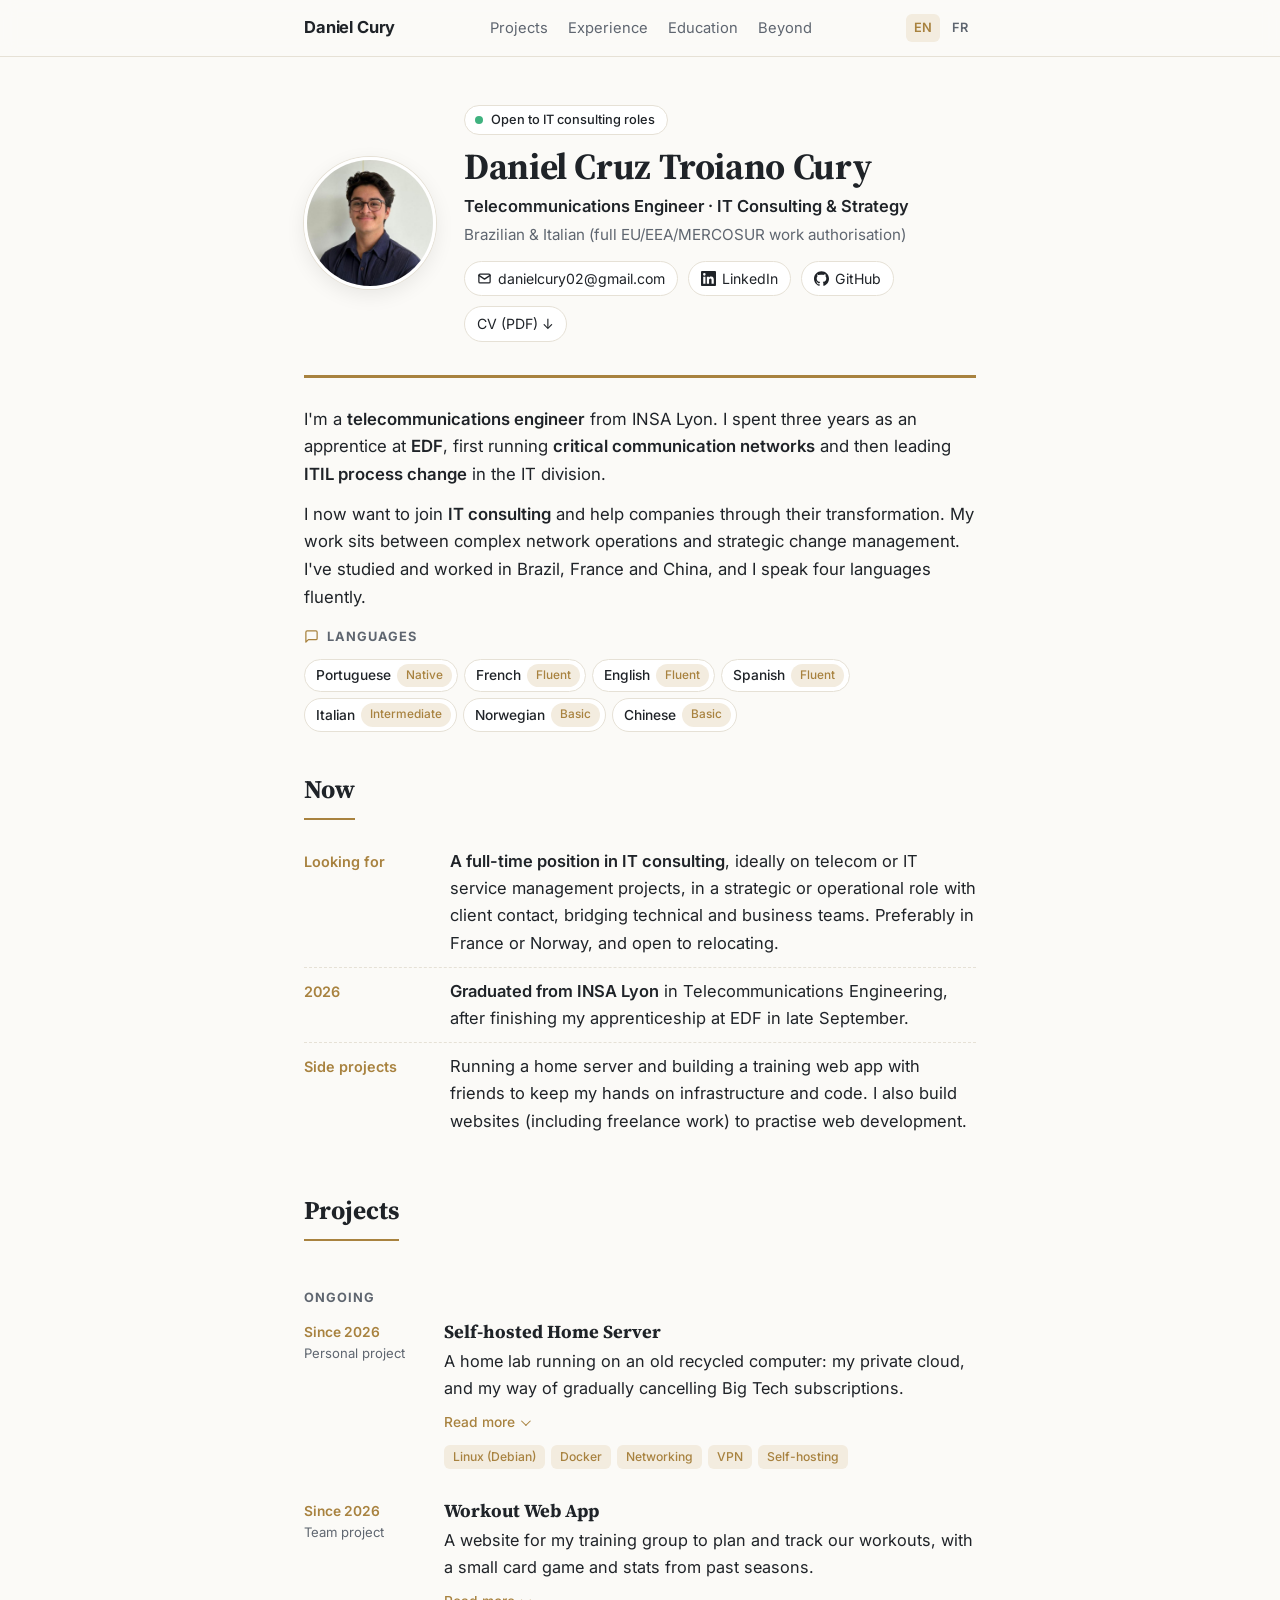
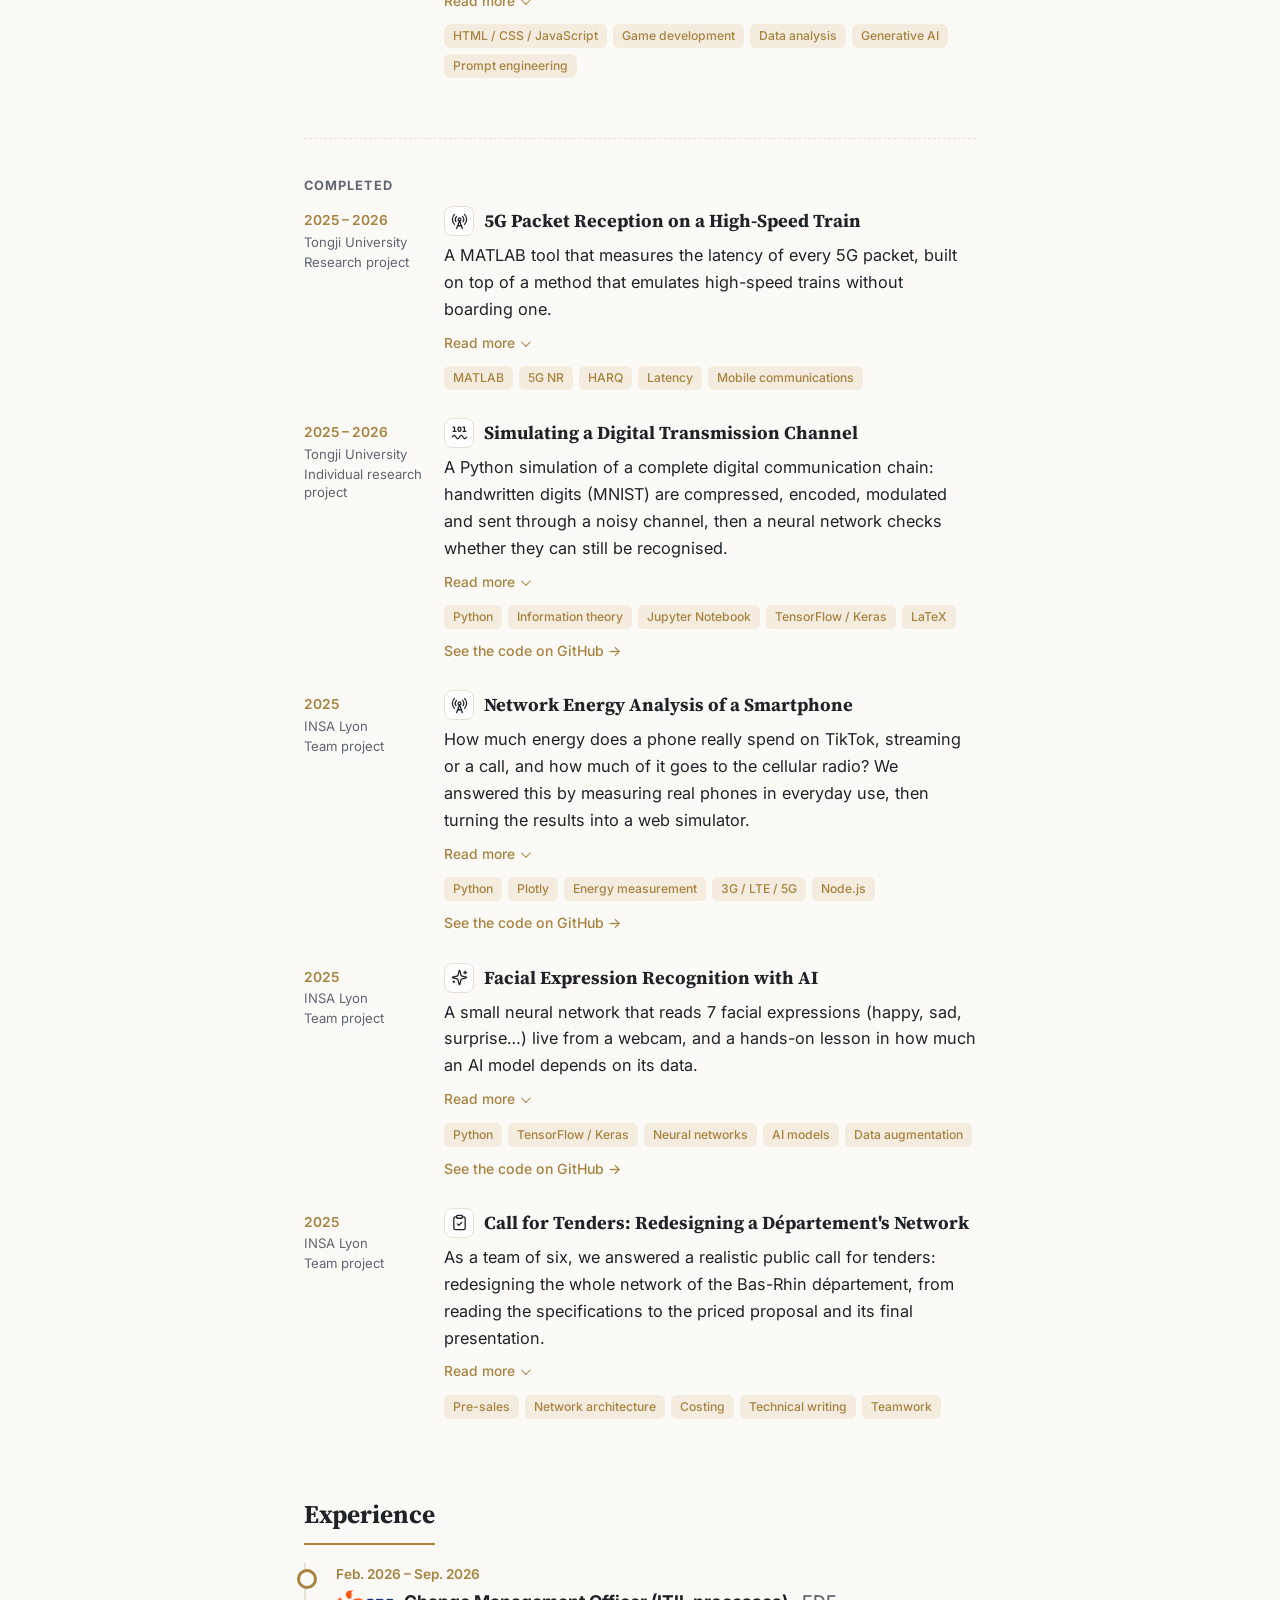
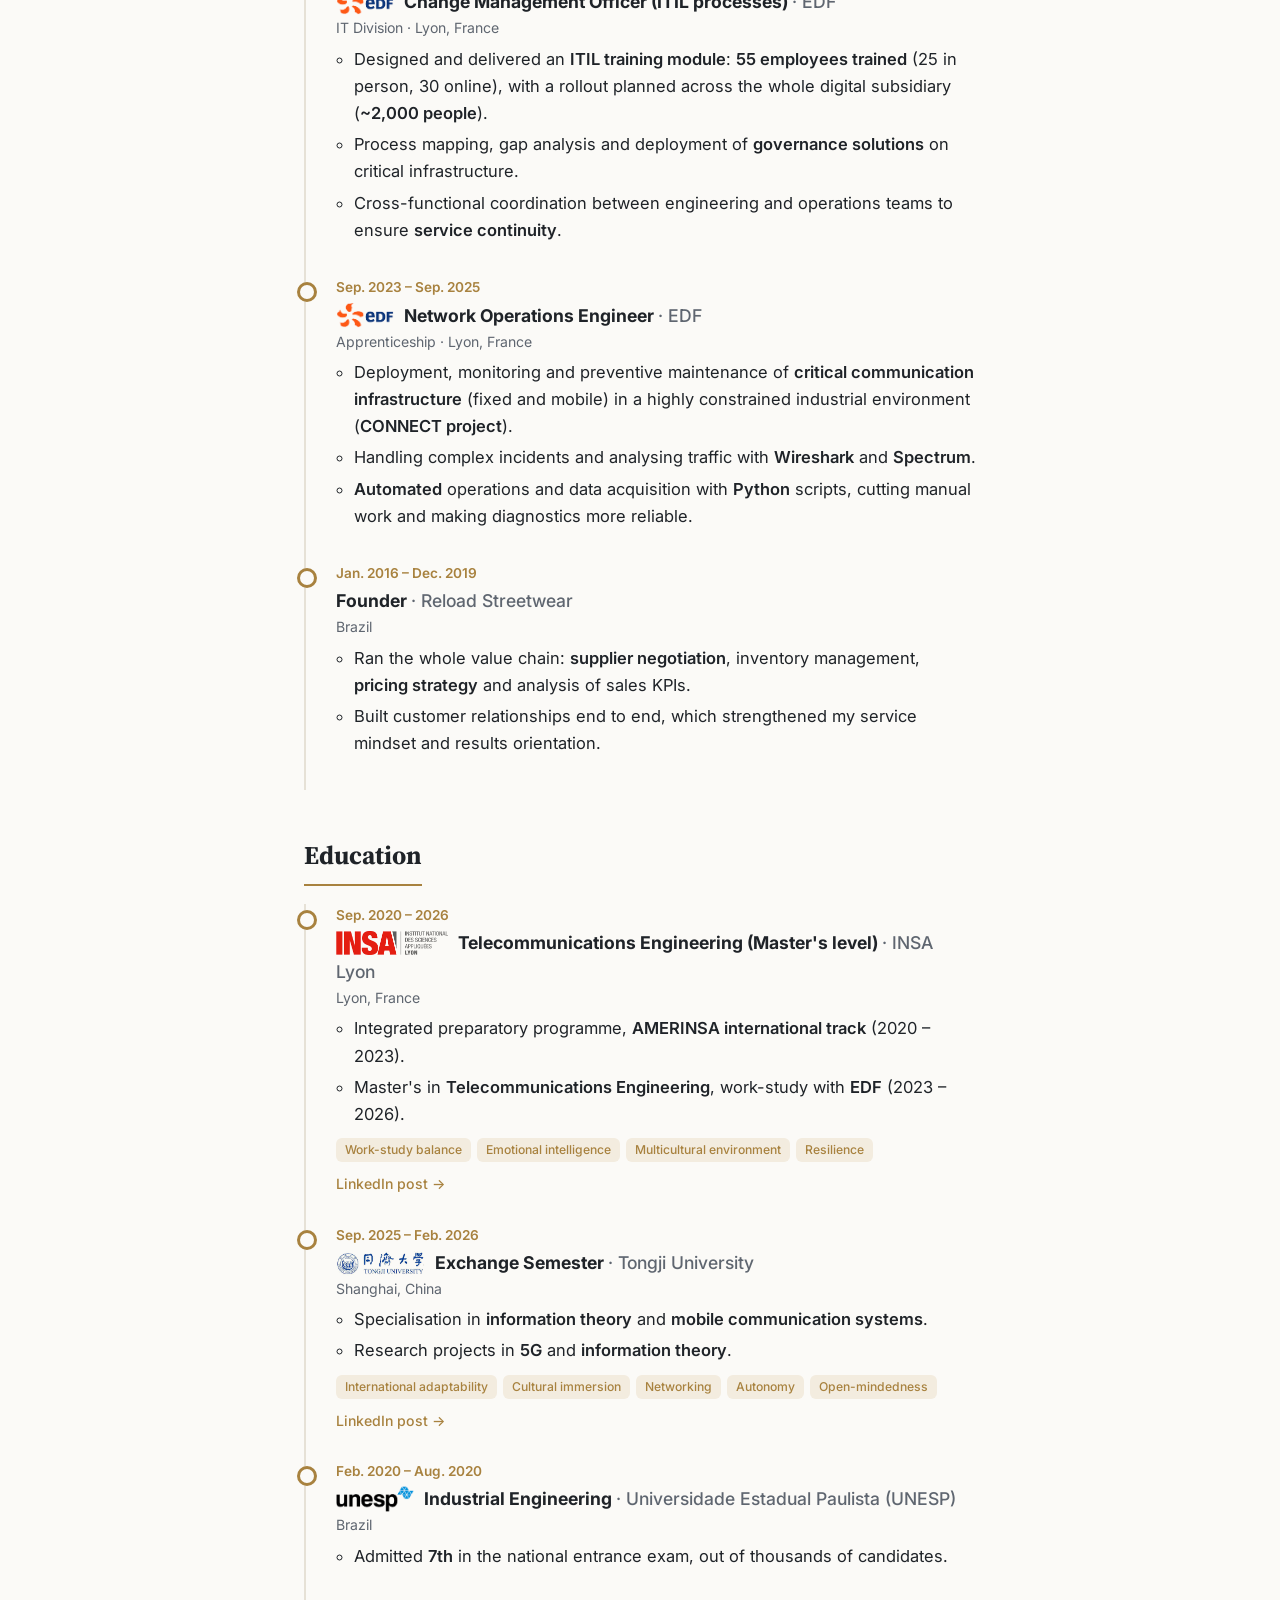
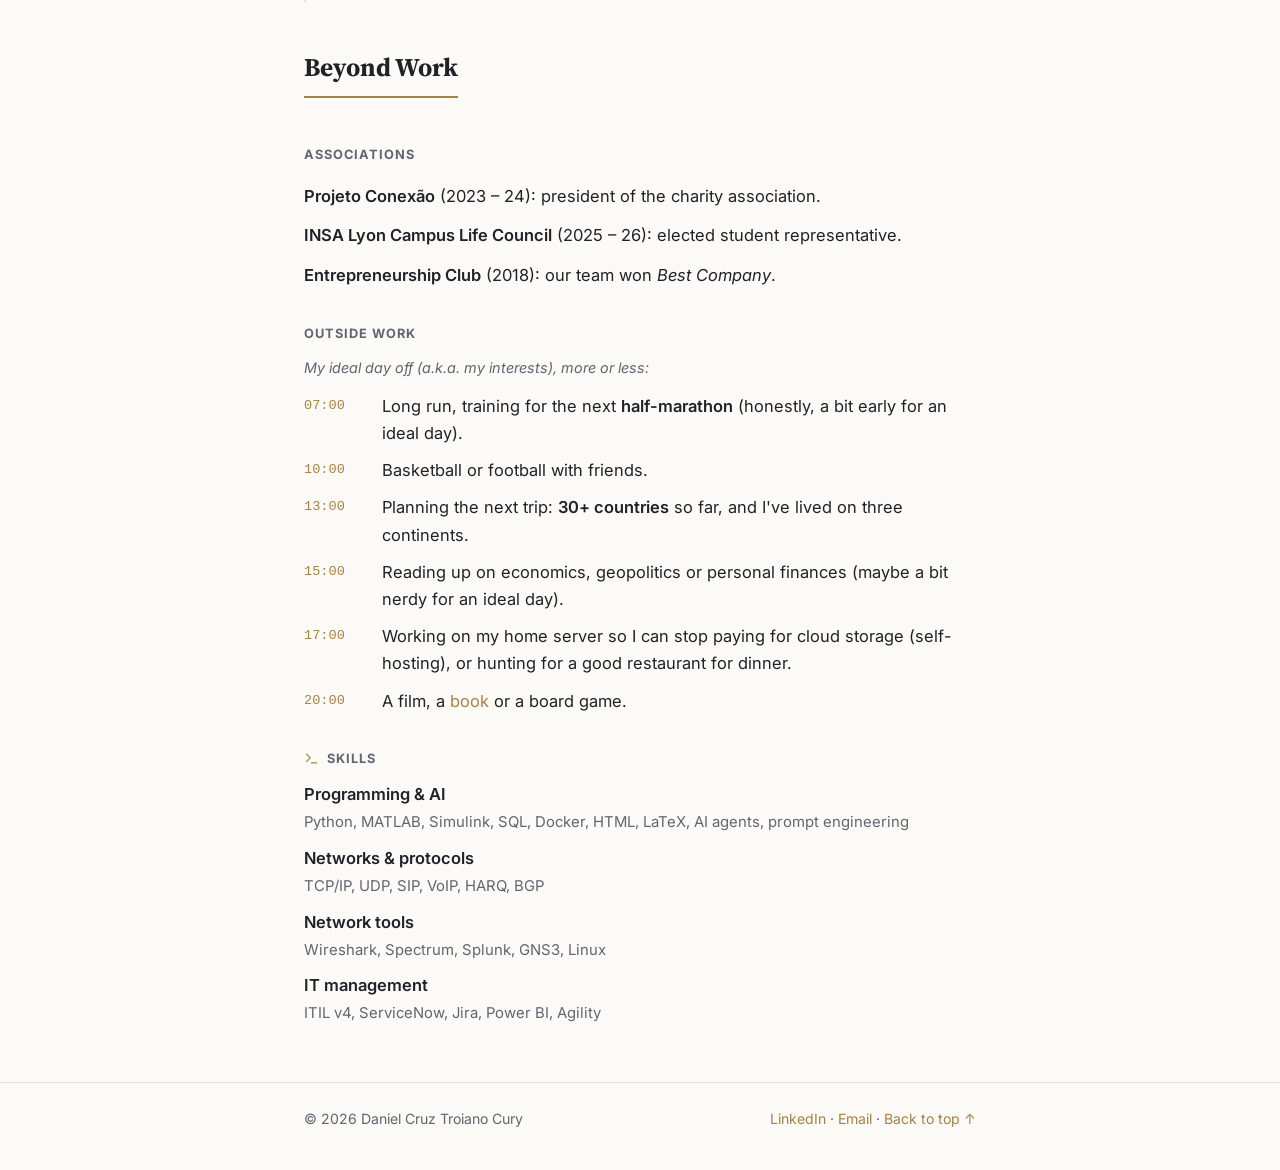
==== commit 04353abc: "erros gramaticais" ====
--- a/index.html
+++ b/index.html
@@ -56,7 +56,7 @@
 
   <div class="bio">
     <p>I'm a <strong>telecommunications engineer</strong> from INSA Lyon. I spent three years as an apprentice at <strong>EDF</strong>, first running <strong>critical communication networks</strong> and then leading <strong>ITIL process change</strong> in the IT division.</p>
-    <p>I now want to join <strong>IT consulting</strong> and help companies through their transformation. My work sits between complex network operations and strategic change management. I've studied and worked in Brazil, France and China, I speak four languages fluently.</p>
+    <p>I now want to join <strong>IT consulting</strong> and help companies through their transformation. My work sits between complex network operations and strategic change management. I've studied and worked in Brazil, France and China, and I speak four languages fluently.</p>
   </div>
 
   <!-- ===== Languages ===== -->
@@ -78,8 +78,8 @@
     <h2>Now</h2>
     <ul class="now">
       <li><span class="when">Looking for</span><span><strong>A full-time position in IT consulting</strong>, ideally on telecom or IT service management projects, in a strategic or operational role with client contact, bridging technical and business teams. Preferably in France or Norway, and open to relocating.</span></li>
-      <li><span class="when">2026</span><span><strong>Graduated from INSA Lyon</strong> in Telecommunications Engineering, after finishing my apprenticeship at EDF late September.</span></li>
-      <li><span class="when">Side projects</span><span>Running a home server and building a training web app with friends to keep my hands on infrastructure and code. I also build websites (including freelance work) to practice web development.</span></li>
+      <li><span class="when">2026</span><span><strong>Graduated from INSA Lyon</strong> in Telecommunications Engineering, after finishing my apprenticeship at EDF in late September.</span></li>
+      <li><span class="when">Side projects</span><span>Running a home server and building a training web app with friends to keep my hands on infrastructure and code. I also build websites (including freelance work) to practise web development.</span></li>
     </ul>
   </section>
 
@@ -138,7 +138,7 @@
       <details>
         <summary>Read more</summary>
         <p>Carried out for the <strong>Information Theory and Applications</strong> course. Each image becomes a bitstream, compressed with <strong>Huffman coding</strong> (source coding), protected with a <strong>repetition code</strong> (channel coding), modulated in <strong>4-QAM</strong> and sent over a noisy channel (<strong>AWGN</strong> or binary symmetric) before being decoded and rebuilt.</p>
-        <p>Huffman brings the bit rate close to the source's entropy, but a single flipped bit can wreck a whole image (catastrophic error propagation). A <strong>CNN</strong> (99.2 % accuracy on clean images) measured the impact: at <strong>5 dB SNR</strong>, it recognises <strong>92 %</strong> of digits sent with 5 repetitions against <strong>16 %</strong> without protection. Fixed-length coding turned out more robust: always a trade-off between compression and reliability.</p>
+        <p>Huffman brings the bit rate close to the source's entropy, but a single flipped bit can wreck a whole image (catastrophic error propagation). A <strong>CNN</strong> (99.2% accuracy on clean images) measured the impact: at <strong>5 dB SNR</strong>, it recognises <strong>92%</strong> of digits sent with 5 repetitions against <strong>16%</strong> without protection. Fixed-length coding turned out to be more robust: there is always a trade-off between compression and reliability.</p>
         <p>Along the way I learned to <strong>handle large datasets</strong> and to put into practice <strong>information theory, data compression, source and channel coding, modulation</strong> and the effect of noise on a transmission.</p>
       </details>
       <ul class="tags"><li>Python</li><li>Information theory</li><li>Jupyter Notebook</li><li>TensorFlow / Keras</li><li>LaTeX</li></ul>
@@ -148,7 +148,7 @@
     <article class="card">
       <div class="label"><span class="pill">2025</span><span>INSA Lyon</span><span>Team project</span></div>
       <h4><span class="emoji" aria-hidden="true"><svg viewBox="0 0 24 24" fill="none" stroke="currentColor" stroke-width="1.8" stroke-linecap="round" stroke-linejoin="round"><path d="M4.9 16.1C1 12.2 1 5.8 4.9 1.9"/><path d="M7.8 4.7a6.14 6.14 0 0 0-.8 7.5"/><circle cx="12" cy="9" r="2"/><path d="M16.2 4.8c2 2 2.26 5.11.8 7.47"/><path d="M19.1 1.9a9.96 9.96 0 0 1 0 14.1"/><path d="M9.5 18h5"/><path d="m8 22 4-11 4 11"/></svg></span>Network Energy Analysis of a Smartphone</h4>
-      <p class="summary">How much energy does a phone really spend on TikTok, streaming or a call, and how much of it goes to the cellular radio? We answered it by measuring real phones in everyday use, then turned the results into a web simulator.</p>
+      <p class="summary">How much energy does a phone really spend on TikTok, streaming or a call, and how much of it goes to the cellular radio? We answered this by measuring real phones in everyday use, then turning the results into a web simulator.</p>
       <details>
         <summary>Read more</summary>
         <p>We recorded how much power the phones drew during real use, keeping the <strong>radio part</strong> apart from the rest of the device. The scenarios covered short videos, streaming and voice/video calls on <strong>3G, LTE and 5G</strong>, both standing still and on a moving tram in Lyon.</p>
@@ -165,9 +165,9 @@
       <p class="summary">A small neural network that reads 7 facial expressions (happy, sad, surprise…) live from a webcam, and a hands-on lesson in how much an AI model depends on its data.</p>
       <details>
         <summary>Read more</summary>
-        <p>OpenCV finds the face in the image, crops it to 48×48 grayscale, and a <strong>convolutional neural network built with TensorFlow / Keras</strong> gives a probability for each expression. It reaches <strong>56.8 % accuracy</strong> on the FER2013 test set (humans score around 65 %): very good on <em>happy</em>, <em>neutral</em> and <em>surprise</em>, much weaker on <em>disgust</em> and <em>fear</em>.</p>
+        <p>OpenCV finds the face in the image, crops it to 48×48 greyscale, and a <strong>convolutional neural network built with TensorFlow / Keras</strong> gives a probability for each expression. It reaches <strong>56.8% accuracy</strong> on the FER2013 test set (humans score around 65%): very good on <em>happy</em>, <em>neutral</em> and <em>surprise</em>, much weaker on <em>disgust</em> and <em>fear</em>.</p>
         <p>A large part of the work was on the <strong>data</strong>: the <em>disgust</em> class had ~400 training images against ~7,000 for <em>happy</em>, so we enriched it with augmentation (contrast and brightness variations). We also photographed ourselves making each expression to test and enrich the model.</p>
-        <p>Overall, I learned to <strong>build, train and evaluate models with TensorFlow</strong>, to evaluate them with key AI concepts like <strong>accuracy</strong> and the <strong>confusion matrix</strong>, and above all that <strong>a model is only as good as its data</strong>: faces that look different from the training set, or rare classes, stay poorly recognised however the model is tuned.</p>
+        <p>Overall, I learned to <strong>build and train models with TensorFlow</strong>, to evaluate them with key AI metrics such as <strong>accuracy</strong> and the <strong>confusion matrix</strong>, and above all that <strong>a model is only as good as its data</strong>: faces that look different from the training set, or rare classes, stay poorly recognised however the model is tuned.</p>
       </details>
       <ul class="tags"><li>Python</li><li>TensorFlow / Keras</li><li>Neural networks</li><li>AI models</li><li>Data augmentation</li></ul>
       <div class="links"><a href="https://github.com/daniel-cury/facial-expression-recognition" target="_blank" rel="noopener">See the code on GitHub →</a></div>
@@ -179,8 +179,8 @@
       <p class="summary">As a team of six, we answered a realistic public call for tenders: redesigning the whole network of the Bas-Rhin département, from reading the specifications to the priced proposal and its final presentation.</p>
       <details>
         <summary>Read more</summary>
-        <p>Based on a real public tender, the Bas-Rhin département wanted to modernise the network linking all its sites: replace the old <strong>ATM loop</strong> of its metropolitan network, rebuild the <strong>LAN</strong> of its IT department and main and annex sites, connect its <strong>117 Maisons du Rhin</strong>, and add secure <strong>Wi-Fi</strong> and <strong>IP telephony</strong>. Acting as an operator with HPE Aruba as equipment supplier, we proposed an <strong>SD-WAN architecture with triple redundancy</strong> (dedicated link, MPLS tunnel over 4G, ERPS loop as backup), rolled out in four phases over about 15 months.</p>
-        <p>As <strong>business engineer</strong>, I was in charge of <strong>pricing</strong>: choosing the technical references (switches, routers, firewalls, Wi-Fi access points, IP-PBX), counting the equipment needed on each site, coordinating with the supplier and building the <strong>cost breakdown</strong>, for a total of about <strong>€1 million excluding VAT</strong> (equipment, labour, spares, training and maintenance).</p>
+        <p>Based on a real public tender, the Bas-Rhin département wanted to modernise the network linking all its sites: replace the old <strong>ATM loop</strong> of its metropolitan network, rebuild the <strong>LANs</strong> of its IT department and of its main and annex sites, connect its <strong>117 Maisons du Rhin</strong>, and add secure <strong>Wi-Fi</strong> and <strong>IP telephony</strong>. Acting as an operator with HPE Aruba as equipment supplier, we proposed an <strong>SD-WAN architecture with triple redundancy</strong> (dedicated link, MPLS tunnel over 4G, ERPS loop as backup), rolled out in four phases over about 15 months.</p>
+        <p>As the <strong>business engineer</strong>, I was in charge of <strong>pricing</strong>: choosing the technical references (switches, routers, firewalls, Wi-Fi access points, IP-PBX), counting the equipment needed on each site, coordinating with the supplier and building the <strong>cost breakdown</strong>, for a total of about <strong>€1 million excluding VAT</strong> (equipment, labour, spares, training and maintenance).</p>
         <p>Overall, I learned to <strong>read a long technical specification and turn it into client needs</strong>, to <strong>write technical documents</strong> (technical proposal, architecture and project deliverables), to <strong>work as a team with clear roles and deadlines</strong>, and to <strong>present and defend an offer</strong> in front of the client's representatives.</p>
       </details>
       <ul class="tags"><li>Pre-sales</li><li>Network architecture</li><li>Costing</li><li>Technical writing</li><li>Teamwork</li></ul>
@@ -193,7 +193,7 @@
     <ul class="timeline">
       <li>
         <div class="date">Feb. 2026 – Sep. 2026</div>
-        <h4><img class="logo" src="assets/logos/edf.png" alt="EDF logo">Process Change Management Officer <span class="org">· EDF</span></h4>
+        <h4><img class="logo" src="assets/logos/edf.png" alt="EDF logo">Change Management Officer (ITIL processes) <span class="org">· EDF</span></h4>
         <p class="place">IT Division · Lyon, France</p>
         <ul class="points">
           <li>Designed and delivered an <strong>ITIL training module</strong>: <strong>55 employees trained</strong> (25 in person, 30 online), with a rollout planned across the whole digital subsidiary (<strong>~2,000 people</strong>).</li>
@@ -208,7 +208,7 @@
         <ul class="points">
           <li>Deployment, monitoring and preventive maintenance of <strong>critical communication infrastructure</strong> (fixed and mobile) in a highly constrained industrial environment (<strong>CONNECT project</strong>).</li>
           <li>Handling complex incidents and analysing traffic with <strong>Wireshark</strong> and <strong>Spectrum</strong>.</li>
-          <li><strong>Automated</strong> operations and data-acquisition scripts in <strong>Python</strong>, which cut manual work and made diagnostics more reliable.</li>
+          <li><strong>Automated</strong> operations and data acquisition with <strong>Python</strong> scripts, cutting manual work and making diagnostics more reliable.</li>
         </ul>
       </li>
       <li>
@@ -276,9 +276,9 @@
     <ol class="day">
       <li><time>07:00</time><span>Long run, training for the next <strong>half-marathon</strong> (honestly, a bit early for an ideal day).</span></li>
       <li><time>10:00</time><span>Basketball or football with friends.</span></li>
-      <li><time>13:00</time><span>Planning the next trip: <strong>30+ countries</strong> so far, and three continents lived on.</span></li>
+      <li><time>13:00</time><span>Planning the next trip: <strong>30+ countries</strong> so far, and I've lived on three continents.</span></li>
       <li><time>15:00</time><span>Reading up on economics, geopolitics or personal finances (maybe a bit nerdy for an ideal day).</span></li>
-      <li><time>17:00</time><span>Working on my home server so I can stop paying for cloud (self-hosting), or hunting for a good restaurant for dinner.</span></li>
+      <li><time>17:00</time><span>Working on my home server so I can stop paying for cloud storage (self-hosting), or hunting for a good restaurant for dinner.</span></li>
       <li><time>20:00</time><span>A film, a <a href="https://daniel-cury.github.io/bibliotecury/" target="_blank" rel="noopener">book</a> or a board game.</span></li>
     </ol>
 
